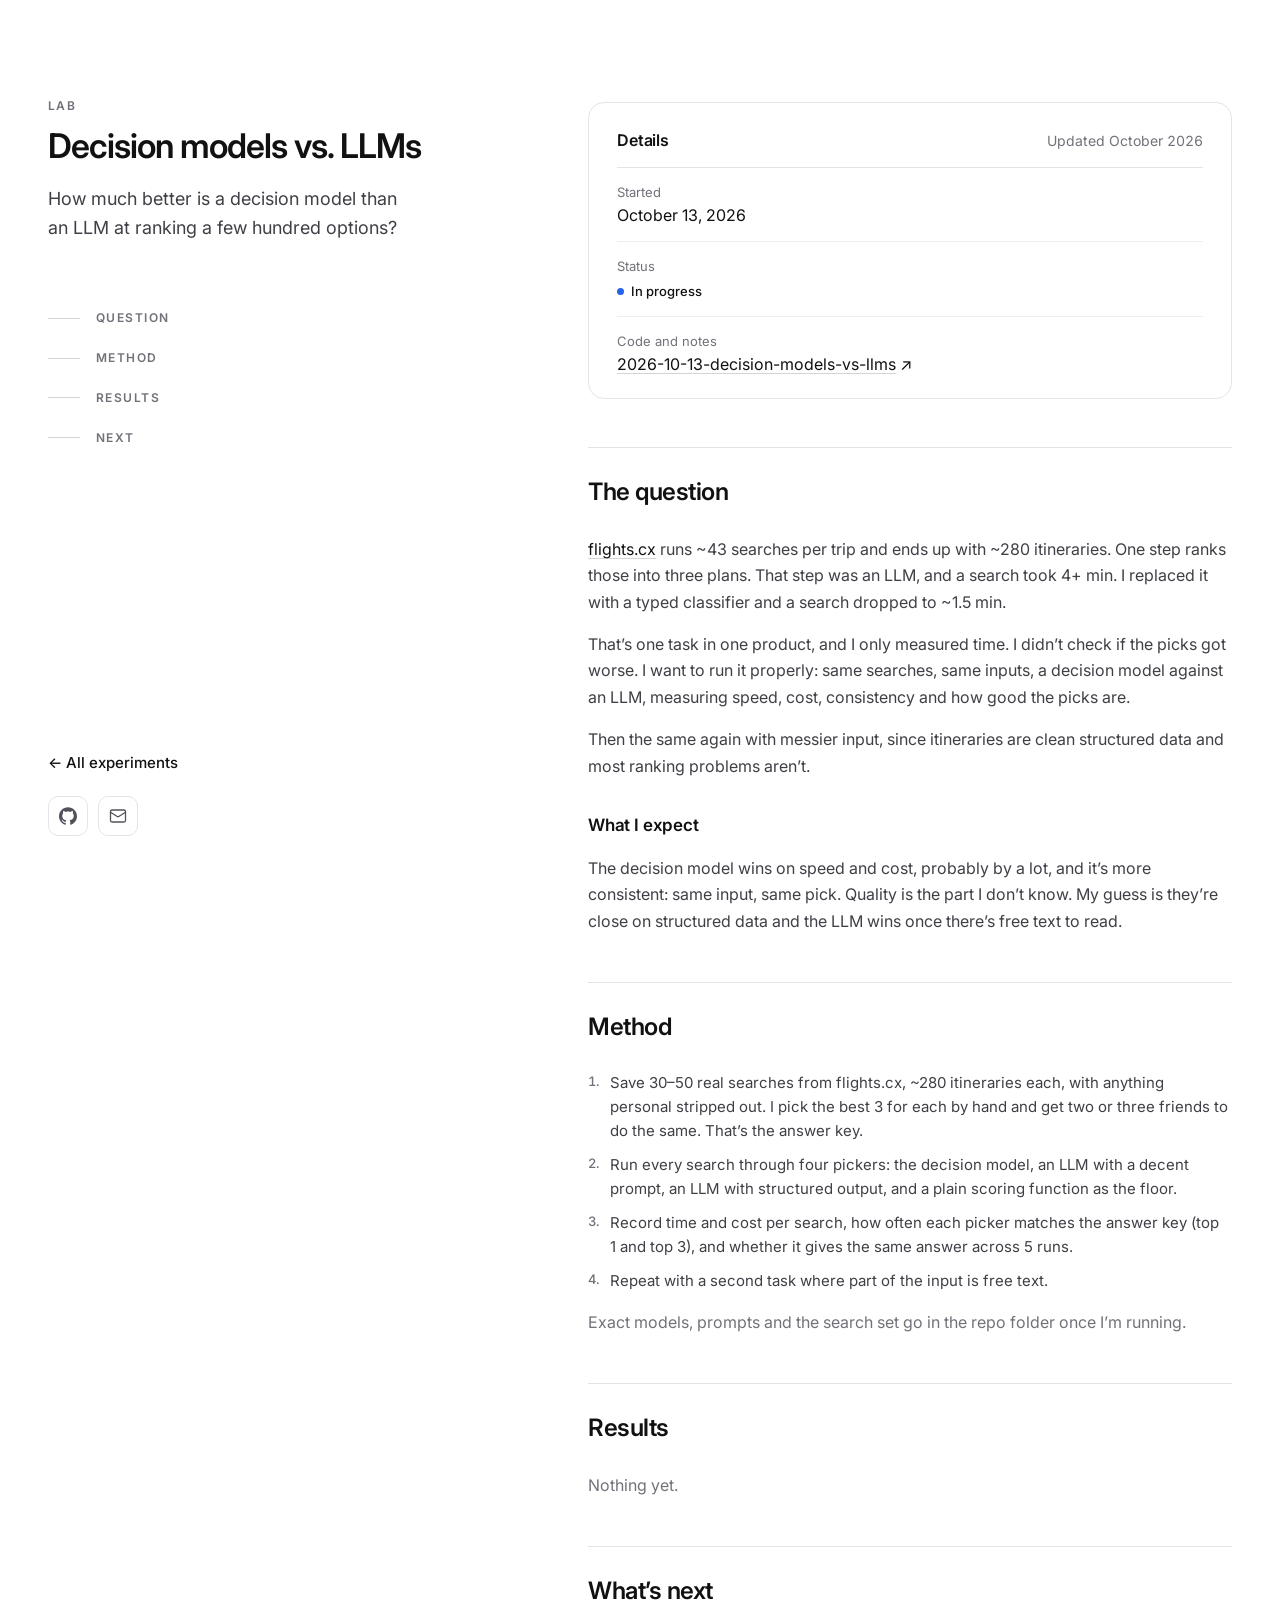
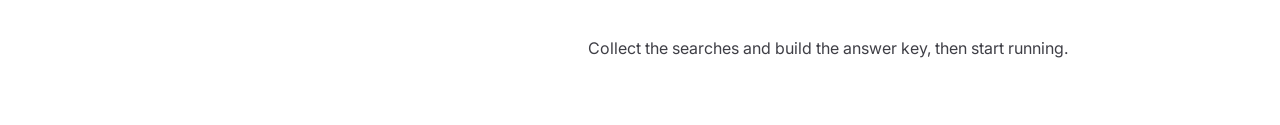
==== website/decision-models-vs-llms/index.html @ 0e7bfc5a "Initialize lab website and first experiment Create the repo's static Lab site with GitHub Pages depl" ====
<!DOCTYPE html>
<html lang="en">
<head>
    <meta charset="UTF-8">
    <meta name="viewport" content="width=device-width, initial-scale=1.0">
    <title>Decision models vs. LLMs · Lab · Usman Khan</title>
    <meta name="description" content="How much better is a decision model than an LLM at ranking a few hundred options?">
    <link rel="icon" href="data:image/svg+xml,<svg xmlns=%22http://www.w3.org/2000/svg%22 viewBox=%220 0 100 100%22><text y=%22.9em%22 font-size=%2290%22>🧪</text></svg>">
    <link rel="preconnect" href="https://fonts.googleapis.com">
    <link rel="preconnect" href="https://fonts.gstatic.com" crossorigin>
    <link rel="stylesheet" href="https://fonts.googleapis.com/css2?family=Inter:wght@400;500;600&display=swap">
    <link rel="stylesheet" href="../styles.css">
</head>
<body>
    <div class="shell">
        <aside class="side" id="top">
            <div class="side-top">
                <p class="kicker"><a href="../">Lab</a></p>
                <h1 class="title">Decision models vs. LLMs</h1>
                <p class="lead">How much better is a decision model than an LLM at ranking a few hundred options?</p>
                <nav class="side-nav" aria-label="On this page">
                    <a href="#question">Question</a>
                    <a href="#method">Method</a>
                    <a href="#results">Results</a>
                    <a href="#next">Next</a>
                </nav>
            </div>
            <div class="side-bottom">
                <a href="../" class="back"><span aria-hidden="true">←</span> All experiments</a>
                <div class="socials">
                    <a href="https://github.com/usmank06/lab/tree/main/2026-10-13-decision-models-vs-llms" target="_blank" rel="noopener noreferrer" aria-label="Code on GitHub" title="Code on GitHub">
                        <svg viewBox="0 0 24 24" fill="currentColor" aria-hidden="true"><path d="M12 .297c-6.63 0-12 5.373-12 12 0 5.303 3.438 9.8 8.205 11.385.6.113.82-.258.82-.577 0-.285-.01-1.04-.015-2.04-3.338.724-4.042-1.61-4.042-1.61C4.422 18.07 3.633 17.7 3.633 17.7c-1.087-.744.084-.729.084-.729 1.205.084 1.838 1.236 1.838 1.236 1.07 1.835 2.809 1.305 3.495.998.108-.776.417-1.305.76-1.605-2.665-.3-5.466-1.332-5.466-5.93 0-1.31.465-2.38 1.235-3.22-.135-.303-.54-1.523.105-3.176 0 0 1.005-.322 3.3 1.23.96-.267 1.98-.399 3-.405 1.02.006 2.04.138 3 .405 2.28-1.552 3.285-1.23 3.285-1.23.645 1.653.24 2.873.12 3.176.765.84 1.23 1.91 1.23 3.22 0 4.61-2.805 5.625-5.475 5.92.42.36.81 1.096.81 2.22 0 1.606-.015 2.896-.015 3.286 0 .315.21.69.825.57C20.565 22.092 24 17.592 24 12.297c0-6.627-5.373-12-12-12"/></svg>
                    </a>
                    <a href="mailto:hello@usmankhan.io" aria-label="Email" title="hello@usmankhan.io">
                        <svg viewBox="0 0 24 24" fill="none" stroke="currentColor" stroke-width="1.75" stroke-linecap="round" stroke-linejoin="round" aria-hidden="true"><rect width="20" height="16" x="2" y="4" rx="2"/><path d="m22 7-8.97 5.7a1.94 1.94 0 0 1-2.06 0L2 7"/></svg>
                    </a>
                </div>
            </div>
        </aside>

        <main class="main-col">
            <section id="facts">
                <aside class="facts" aria-labelledby="facts-title">
                    <div class="facts-head">
                        <h2 id="facts-title">Details</h2>
                        <span class="meta">Updated October 2026</span>
                    </div>
                    <dl>
                        <div class="facts-row">
                            <dt>Started</dt>
                            <dd>October 13, 2026</dd>
                        </div>
                        <div class="facts-row">
                            <dt>Status</dt>
                            <dd><span class="status status-progress">In progress</span></dd>
                        </div>
                        <div class="facts-row">
                            <dt>Code and notes</dt>
                            <dd><a href="https://github.com/usmank06/lab/tree/main/2026-10-13-decision-models-vs-llms" target="_blank" rel="noopener noreferrer" class="link">2026-10-13-decision-models-vs-llms</a>&nbsp;<span aria-hidden="true">↗</span></dd>
                        </div>
                    </dl>
                </aside>
            </section>

            <section id="question" class="section">
                <div class="section-head">
                    <h2>The question</h2>
                </div>
                <div class="prose">
                    <p><a href="https://flights.cx" target="_blank" rel="noopener noreferrer">flights.cx</a> runs ~43 searches per trip and ends up with ~280 itineraries. One step ranks those into three plans. That step was an LLM, and a search took 4+ min. I replaced it with a typed classifier and a search dropped to ~1.5 min.</p>
                    <p>That&rsquo;s one task in one product, and I only measured time. I didn&rsquo;t check if the picks got worse. I want to run it properly: same searches, same inputs, a decision model against an LLM, measuring speed, cost, consistency and how good the picks are.</p>
                    <p>Then the same again with messier input, since itineraries are clean structured data and most ranking problems aren&rsquo;t.</p>
                    <h3>What I expect</h3>
                    <p>The decision model wins on speed and cost, probably by a lot, and it&rsquo;s more consistent: same input, same pick. Quality is the part I don&rsquo;t know. My guess is they&rsquo;re close on structured data and the LLM wins once there&rsquo;s free text to read.</p>
                </div>
            </section>

            <section id="method" class="section">
                <div class="section-head">
                    <h2>Method</h2>
                </div>
                <div class="prose">
                    <ol>
                        <li>Save 30–50 real searches from flights.cx, ~280 itineraries each, with anything personal stripped out. I pick the best 3 for each by hand and get two or three friends to do the same. That&rsquo;s the answer key.</li>
                        <li>Run every search through four pickers: the decision model, an LLM with a decent prompt, an LLM with structured output, and a plain scoring function as the floor.</li>
                        <li>Record time and cost per search, how often each picker matches the answer key (top 1 and top 3), and whether it gives the same answer across 5 runs.</li>
                        <li>Repeat with a second task where part of the input is free text.</li>
                    </ol>
                    <p class="note">Exact models, prompts and the search set go in the repo folder once I&rsquo;m running.</p>
                </div>
            </section>

            <section id="results" class="section">
                <div class="section-head">
                    <h2>Results</h2>
                </div>
                <div class="prose">
                    <p class="note">Nothing yet.</p>
                </div>
            </section>

            <section id="next" class="section">
                <div class="section-head">
                    <h2>What&rsquo;s next</h2>
                </div>
                <div class="prose">
                    <p>Collect the searches and build the answer key, then start running.</p>
                </div>
            </section>
        </main>
    </div>

    <script>
        // Highlight the nav item for the section currently in view.
        const links = [...document.querySelectorAll('.side-nav a')];
        const sections = links.map(a => document.querySelector(a.getAttribute('href')));
        const setActive = () => {
            const line = window.innerHeight * 0.35;
            let current = null;
            for (const s of sections) {
                if (s.getBoundingClientRect().top <= line) current = s;
            }
            if (window.innerHeight + window.scrollY >= document.body.scrollHeight - 2) current = sections[sections.length - 1];
            links.forEach(a => a.classList.toggle('active', !!current && a.getAttribute('href') === '#' + current.id));
        };
        addEventListener('scroll', setActive, { passive: true });
        addEventListener('resize', setActive);
        setActive();
    </script>
</body>
</html>
---- website/styles.css ----
/* Same system as usmankhan.io: Inter, white, zinc greys, one blue accent. */

:root {
    --text: #111111;
    --body: #3f3f46;
    --muted: #71717a;
    --border: #e4e4e7;
    --border-soft: #efeff1;
    --surface: #f4f4f5;
    --accent: #2563eb;
    --done: #16a34a;

    --gutter: 3rem;
    --side-top: 6rem;
    --font: "Inter", -apple-system, BlinkMacSystemFont, "Segoe UI", Roboto, "Helvetica Neue", Arial, sans-serif;
    --mono: ui-monospace, "SF Mono", Menlo, Consolas, "Liberation Mono", monospace;
}

* {
    margin: 0;
    padding: 0;
    box-sizing: border-box;
}

html {
    scroll-behavior: smooth;
    -webkit-font-smoothing: antialiased;
    -moz-osx-font-smoothing: grayscale;
    text-size-adjust: 100%;
}

/* No rubber-band bounce when scrolling past the top or bottom. */
html,
body {
    overscroll-behavior: none;
}

body {
    font-family: var(--font);
    font-size: 16px;
    line-height: 1.65;
    color: var(--body);
    background-color: #ffffff;
}

a {
    color: inherit;
    text-decoration: none;
}

ul,
ol {
    list-style: none;
}

img,
svg {
    display: block;
}

strong {
    font-weight: 600;
    color: var(--text);
}

::selection {
    background-color: rgb(37 99 235 / 0.15);
}

:focus-visible {
    outline: 2px solid var(--accent);
    outline-offset: 3px;
    border-radius: 4px;
}

/* Shared */

h1,
h2,
h3 {
    color: var(--text);
    font-weight: 600;
}

h2 {
    font-size: 1.5rem;
    letter-spacing: -0.02em;
}

.meta {
    font-size: 0.875rem;
    color: var(--muted);
    font-variant-numeric: tabular-nums;
}

.link {
    color: var(--text);
    text-decoration: underline;
    text-decoration-color: #d4d4d8;
    text-decoration-thickness: 1px;
    text-underline-offset: 3px;
    transition: color 0.15s ease, text-decoration-color 0.15s ease;
}

.link:hover {
    color: var(--accent);
    text-decoration-color: var(--accent);
}

/* Status of an experiment: a small dot and a word. Kept inline (not flex) so its baseline is the
   text's baseline in every browser, and it lines up with whatever sits beside it. */
.status {
    display: inline-block;
    font-size: 0.8125rem;
    font-weight: 500;
    color: var(--text);
    white-space: nowrap;
}

.status::before {
    content: "";
    display: inline-block;
    width: 0.4375rem;
    height: 0.4375rem;
    margin-right: 0.4375rem;
    border-radius: 50%;
    background-color: #a1a1aa;
    vertical-align: 0.1em; /* centres the dot on the capitals */
}

.status-progress::before {
    background-color: var(--accent);
}

.status-done::before {
    background-color: var(--done);
}

.status-dropped {
    color: var(--muted);
}

/* Layout: intro stays put on the left, everything else scrolls on the right. */

.shell {
    display: grid;
    grid-template-columns: minmax(0, 5fr) minmax(0, 7fr);
    gap: 5rem;
    max-width: 80rem;
    margin: 0 auto;
    padding: 0 var(--gutter);
}

/* Sidebar */

.side {
    position: sticky;
    top: 0;
    align-self: start;
    display: flex;
    flex-direction: column;
    justify-content: space-between;
    height: 100vh;
    padding: var(--side-top) 0 4rem;
}

.kicker {
    margin-bottom: 0.625rem;
    font-size: 0.75rem;
    font-weight: 600;
    letter-spacing: 0.12em;
    text-transform: uppercase;
    color: var(--muted);
}

.kicker a {
    transition: color 0.15s ease;
}

.kicker a:hover {
    color: var(--text);
}

h1 {
    font-size: 3rem;
    line-height: 1.05;
    letter-spacing: -0.035em;
    margin-bottom: 1.25rem;
}

/* Experiment titles are longer than "Lab", so they get a smaller size. */
h1.title {
    font-size: 2.125rem;
    line-height: 1.15;
    letter-spacing: -0.03em;
    text-wrap: balance;
}

.lead {
    max-width: 22rem;
    font-size: 1.125rem;
    line-height: 1.6;
}

.side-nav {
    display: flex;
    flex-direction: column;
    margin-top: 3.5rem;
}

.side-nav a {
    display: flex;
    align-items: center;
    gap: 1rem;
    padding: 0.625rem 0;
    font-size: 0.75rem;
    font-weight: 600;
    letter-spacing: 0.12em;
    text-transform: uppercase;
    color: var(--muted);
    transition: color 0.2s ease;
}

/* The line in front of each item grows when it is hovered or current. */
.side-nav a::before {
    content: "";
    width: 2rem;
    height: 1px;
    background-color: #d4d4d8;
    transition: width 0.2s ease, background-color 0.2s ease;
}

.side-nav a:hover,
.side-nav a.active {
    color: var(--text);
}

.side-nav a:hover::before,
.side-nav a.active::before {
    width: 4rem;
    background-color: var(--text);
}

.side-bottom {
    display: flex;
    flex-direction: column;
    gap: 1.25rem;
}

.back {
    width: fit-content;
    font-size: 0.9375rem;
    font-weight: 500;
    color: var(--text);
    transition: color 0.15s ease;
}

.back:hover {
    color: var(--accent);
}

.socials {
    display: flex;
    gap: 0.625rem;
}

.socials a {
    display: grid;
    place-items: center;
    width: 2.5rem;
    height: 2.5rem;
    border: 1px solid var(--border);
    border-radius: 0.625rem;
    color: #52525b;
    transition: color 0.15s ease, border-color 0.15s ease, background-color 0.15s ease;
}

.socials a:hover {
    color: var(--text);
    border-color: #d4d4d8;
    background-color: #fafafa;
}

.socials svg {
    width: 1.125rem;
    height: 1.125rem;
}

/* Main column */

/* Starts level with the sidebar's title, less 0.2rem so the cap tops of the h2 and the h1
   line up, not just their boxes. */
.main-col {
    padding-top: calc(var(--side-top) - 0.2rem);
    padding-bottom: 4rem;
}

/* Sections */

/* Each section starts with a thin line across the column, heading just below it. */
.section {
    margin-top: 3rem;
    padding-top: 1.5rem;
    border-top: 1px solid var(--border);
    scroll-margin-top: 6rem;
}

/* The first thing in the column sits flush with the sidebar's top, at every breakpoint. */
.section.section-first {
    margin-top: 0;
    padding-top: 0;
    border-top: 0;
}

.section-head {
    display: flex;
    justify-content: space-between;
    align-items: baseline;
    gap: 1rem;
    margin-bottom: 1.5rem;
}

.head-link {
    font-size: 0.9375rem;
    font-weight: 500;
    color: var(--text);
    white-space: nowrap;
    transition: color 0.15s ease;
}

.head-link:hover {
    color: var(--accent);
}

.section-intro {
    margin: -0.5rem 0 1.75rem;
}

/* Facts card: date, status and code link at the top of an experiment page. */

/* The card's top edge lines up with the cap tops of the sidebar's "Lab" kicker. */
#facts {
    margin-top: 0.55rem;
    scroll-margin-top: 6rem;
}

.facts {
    padding: 1.5rem 1.75rem 0.5rem;
    border: 1px solid var(--border);
    border-radius: 1rem;
}

.facts-head {
    display: flex;
    justify-content: space-between;
    align-items: baseline;
    gap: 1rem;
    padding-bottom: 0.875rem;
    border-bottom: 1px solid var(--border);
}

.facts-head h2 {
    font-size: 1rem;
    letter-spacing: -0.01em;
}

.facts-row {
    padding: 0.875rem 0;
}

.facts-row + .facts-row {
    border-top: 1px solid var(--border-soft);
}

.facts dt {
    font-size: 0.8125rem;
    color: var(--muted);
}

.facts dd {
    color: var(--text);
    line-height: 1.5;
    overflow-wrap: anywhere;
}

/* Experiment list: title and a note on the left, status and date on the right. */

.rows {
    border-top: 1px solid var(--border);
}

.rows li {
    border-bottom: 1px solid var(--border);
}

/* The next section's line closes the list; a second line here would double it. */
.rows li:last-child {
    border-bottom: 0;
}

/* And that section sits right under the list, so the last row is boxed in evenly. */
#experiments + .section {
    margin-top: 0;
}

.row {
    display: flex;
    justify-content: space-between;
    align-items: baseline;
    gap: 1.5rem;
    padding: 1rem 0;
}

.row-title {
    display: block;
    font-weight: 500;
    color: var(--text);
    transition: color 0.15s ease;
}

.row-sub {
    display: block;
    margin-top: 0.125rem;
    font-size: 0.875rem;
    line-height: 1.5;
    color: var(--muted);
}

.row-meta {
    display: flex;
    align-items: baseline;
    gap: 0.875rem;
    flex-shrink: 0;
}

a.row:hover .row-title {
    color: var(--accent);
}

/* Status legend on the home page */

.legend {
    display: grid;
    gap: 0.625rem;
    margin-top: 1.5rem;
}

.legend div {
    display: flex;
    align-items: baseline;
    gap: 1rem;
    font-size: 0.9375rem;
}

.legend dt {
    flex: 0 0 6.5rem;
}

/* Write-up text */

.prose {
    max-width: 40rem;
}

.prose > * + * {
    margin-top: 1rem;
}

.prose h3 {
    margin-top: 2rem;
    font-size: 1.0625rem;
    letter-spacing: -0.01em;
}

.prose ul li,
.prose ol li {
    position: relative;
    padding-left: 1.375rem;
    font-size: 0.9375rem;
    line-height: 1.6;
}

.prose li + li {
    margin-top: 0.625rem;
}

.prose ul li::before {
    content: "";
    position: absolute;
    left: 0.125rem;
    top: 0.68em;
    width: 0.3125rem;
    height: 0.3125rem;
    border-radius: 50%;
    background-color: #a1a1aa;
}

.prose ol {
    counter-reset: step;
}

.prose ol li::before {
    content: counter(step) ".";
    counter-increment: step;
    position: absolute;
    left: 0;
    font-size: 0.8125rem;
    font-weight: 500;
    color: var(--muted);
    font-variant-numeric: tabular-nums;
}

.prose a {
    color: var(--text);
    text-decoration: underline;
    text-decoration-color: #d4d4d8;
    text-decoration-thickness: 1px;
    text-underline-offset: 3px;
    transition: color 0.15s ease, text-decoration-color 0.15s ease;
}

.prose a:hover {
    color: var(--accent);
    text-decoration-color: var(--accent);
}

.prose code {
    padding: 0.125em 0.375em;
    font-family: var(--mono);
    font-size: 0.85em;
    color: var(--text);
    background-color: var(--surface);
    border-radius: 0.375rem;
}

.prose pre {
    padding: 1rem 1.25rem;
    overflow-x: auto;
    font-size: 0.8125rem;
    line-height: 1.6;
    background-color: var(--surface);
    border-radius: 0.75rem;
}

.prose pre code {
    padding: 0;
    font-size: inherit;
    background: none;
}

.prose blockquote {
    padding-left: 1.25rem;
    border-left: 2px solid var(--border);
    color: var(--muted);
}

.prose table {
    width: 100%;
    border-collapse: collapse;
    font-size: 0.9375rem;
    font-variant-numeric: tabular-nums;
}

.prose th,
.prose td {
    padding: 0.625rem 1rem 0.625rem 0;
    text-align: left;
    vertical-align: top;
    border-bottom: 1px solid var(--border-soft);
}

.prose th {
    font-size: 0.8125rem;
    font-weight: 500;
    color: var(--muted);
    border-bottom-color: var(--border);
}

.prose img {
    width: 100%;
    height: auto;
    border-radius: 0.5rem;
    box-shadow: 0 0 0 1px rgb(0 0 0 / 0.06), 0 8px 24px -10px rgb(0 0 0 / 0.16);
}

.prose .caption {
    margin-top: 0.625rem;
    font-size: 0.8125rem;
    color: var(--muted);
}

/* A short note at the end of a section, e.g. "no results yet". */
.note {
    color: var(--muted);
}

/* Short windows: tighten the sidebar so everything stays in view */

@media (max-height: 820px) {
    :root {
        --side-top: 3.5rem;
    }

    .side {
        padding-bottom: 3rem;
    }

    .side-nav {
        margin-top: 2.5rem;
    }
}

/* Medium screens: one column, intro on top */

@media (max-width: 960px) {
    :root {
        --gutter: 2rem;
    }

    .shell {
        display: block;
    }

    .side {
        position: static;
        height: auto;
        padding: 3rem 0 0;
    }

    .side-nav {
        display: none;
    }

    .side-bottom {
        flex-direction: row;
        align-items: center;
        justify-content: space-between;
        margin-top: 2rem;
    }

    .main-col {
        padding-top: 3.5rem;
    }
}

/* Small screens */

@media (max-width: 640px) {
    :root {
        --gutter: 1.25rem;
    }

    h1 {
        font-size: 2.375rem;
    }

    h1.title {
        font-size: 1.75rem;
    }

    .facts {
        padding: 1.25rem 1.25rem 0.375rem;
    }

    .section {
        margin-top: 2.5rem;
        padding-top: 1.25rem;
    }

    .row {
        flex-direction: column;
        gap: 0.5rem;
    }

    .legend dt {
        flex-basis: 5.5rem;
    }
}

@media (prefers-reduced-motion: reduce) {
    html {
        scroll-behavior: auto;
    }

    *,
    *::before,
    *::after {
        transition: none !important;
    }
}
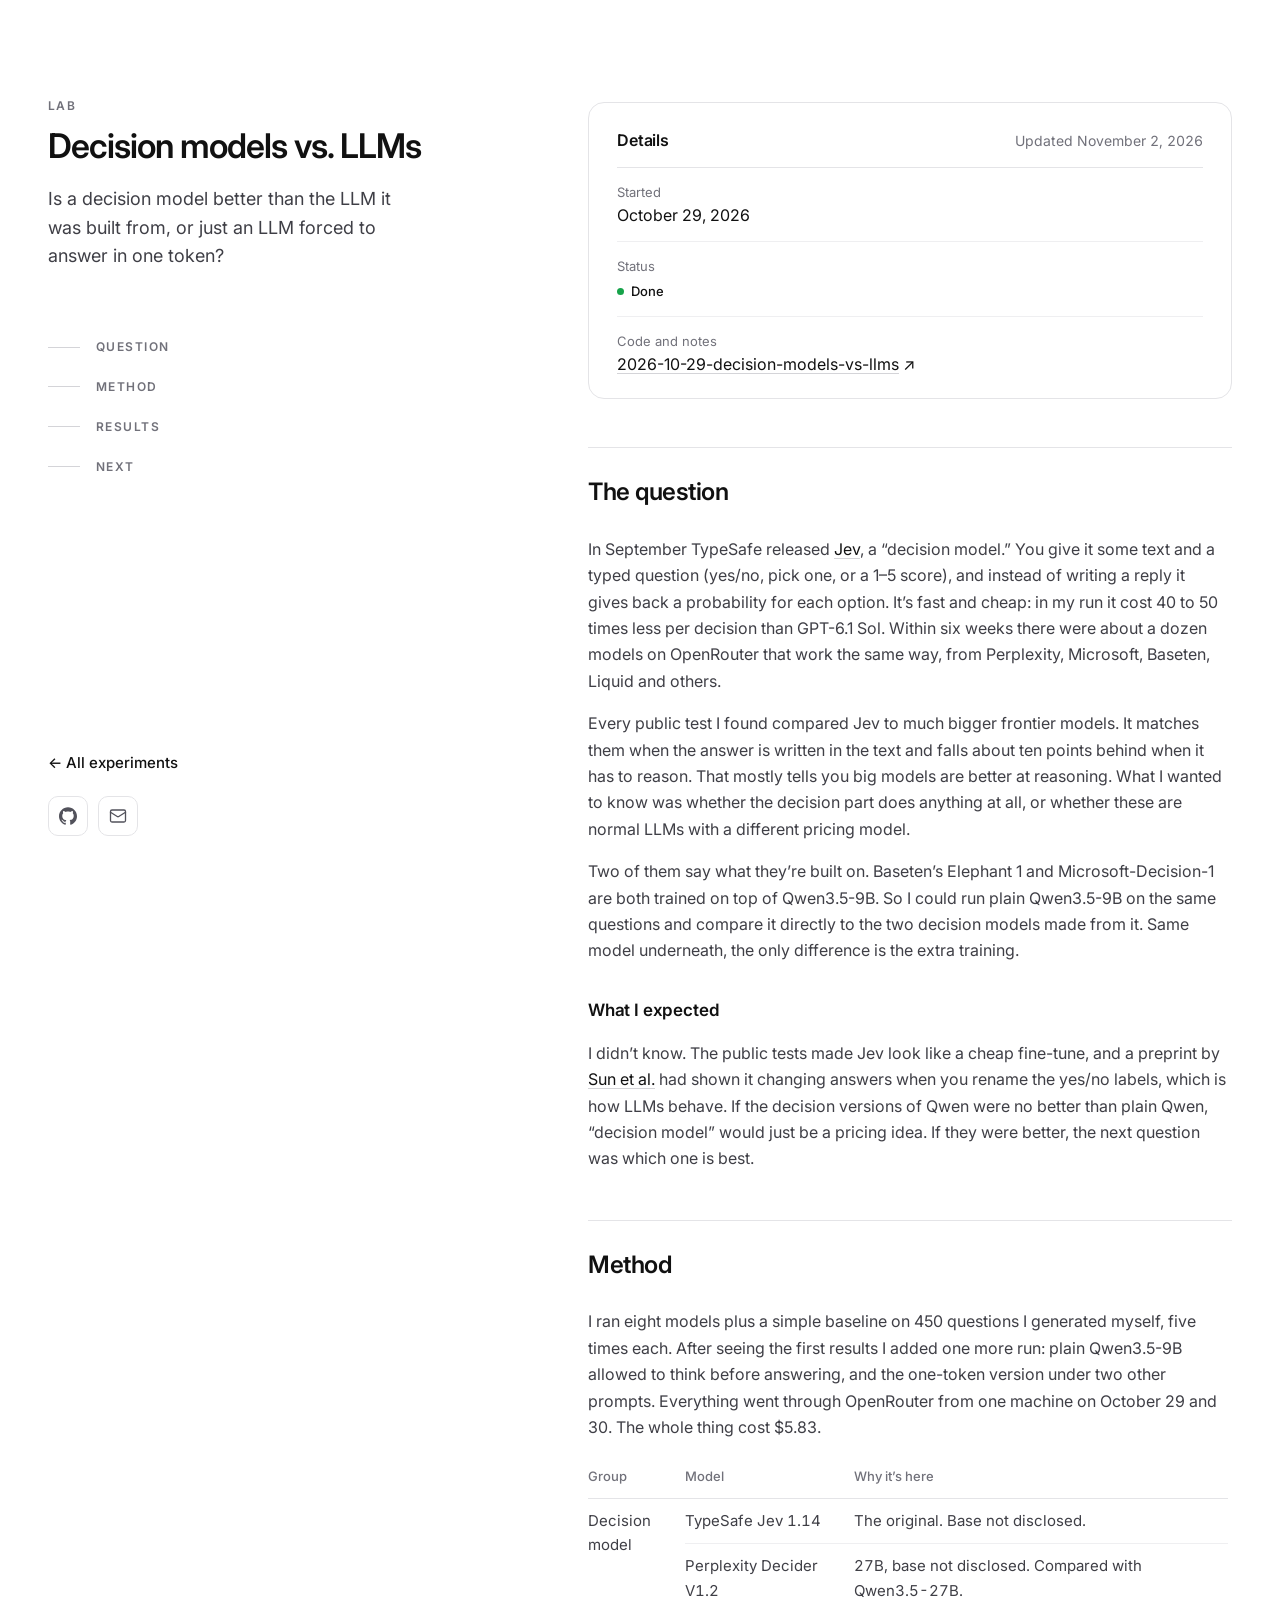
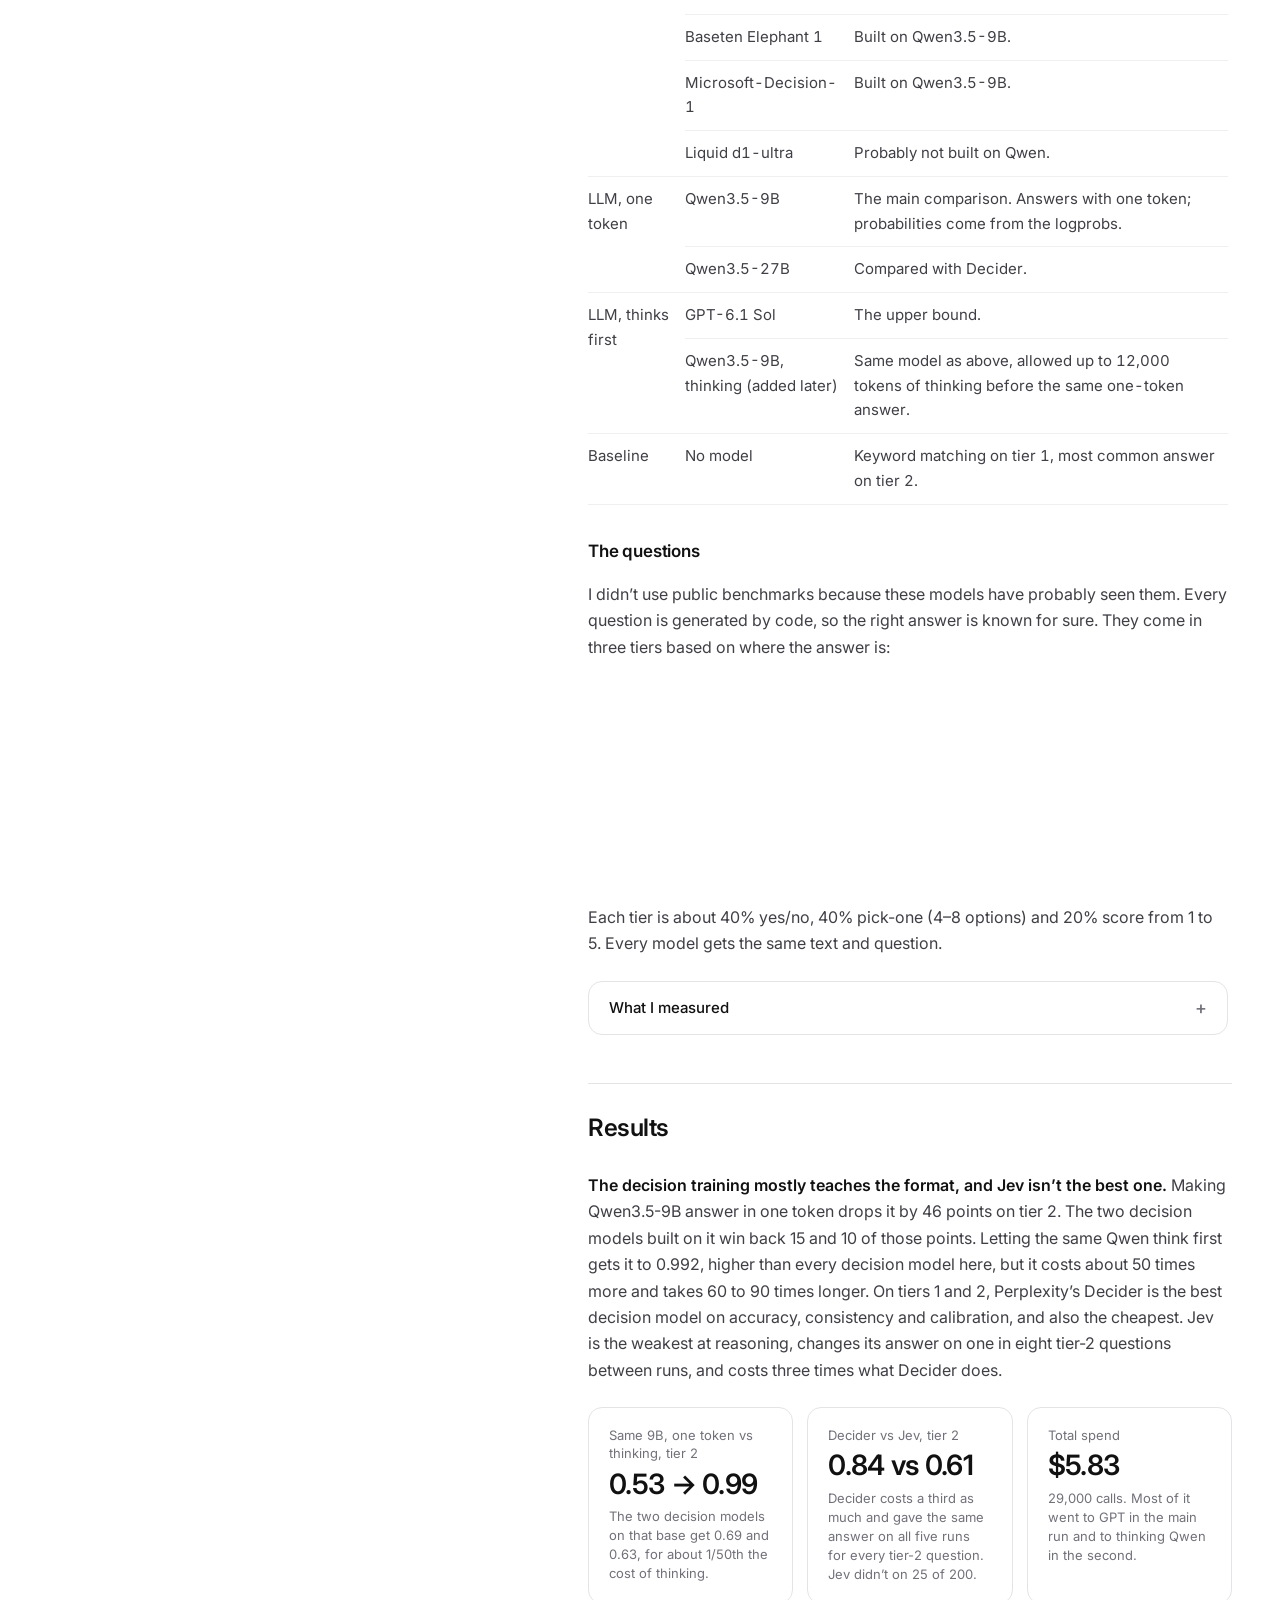
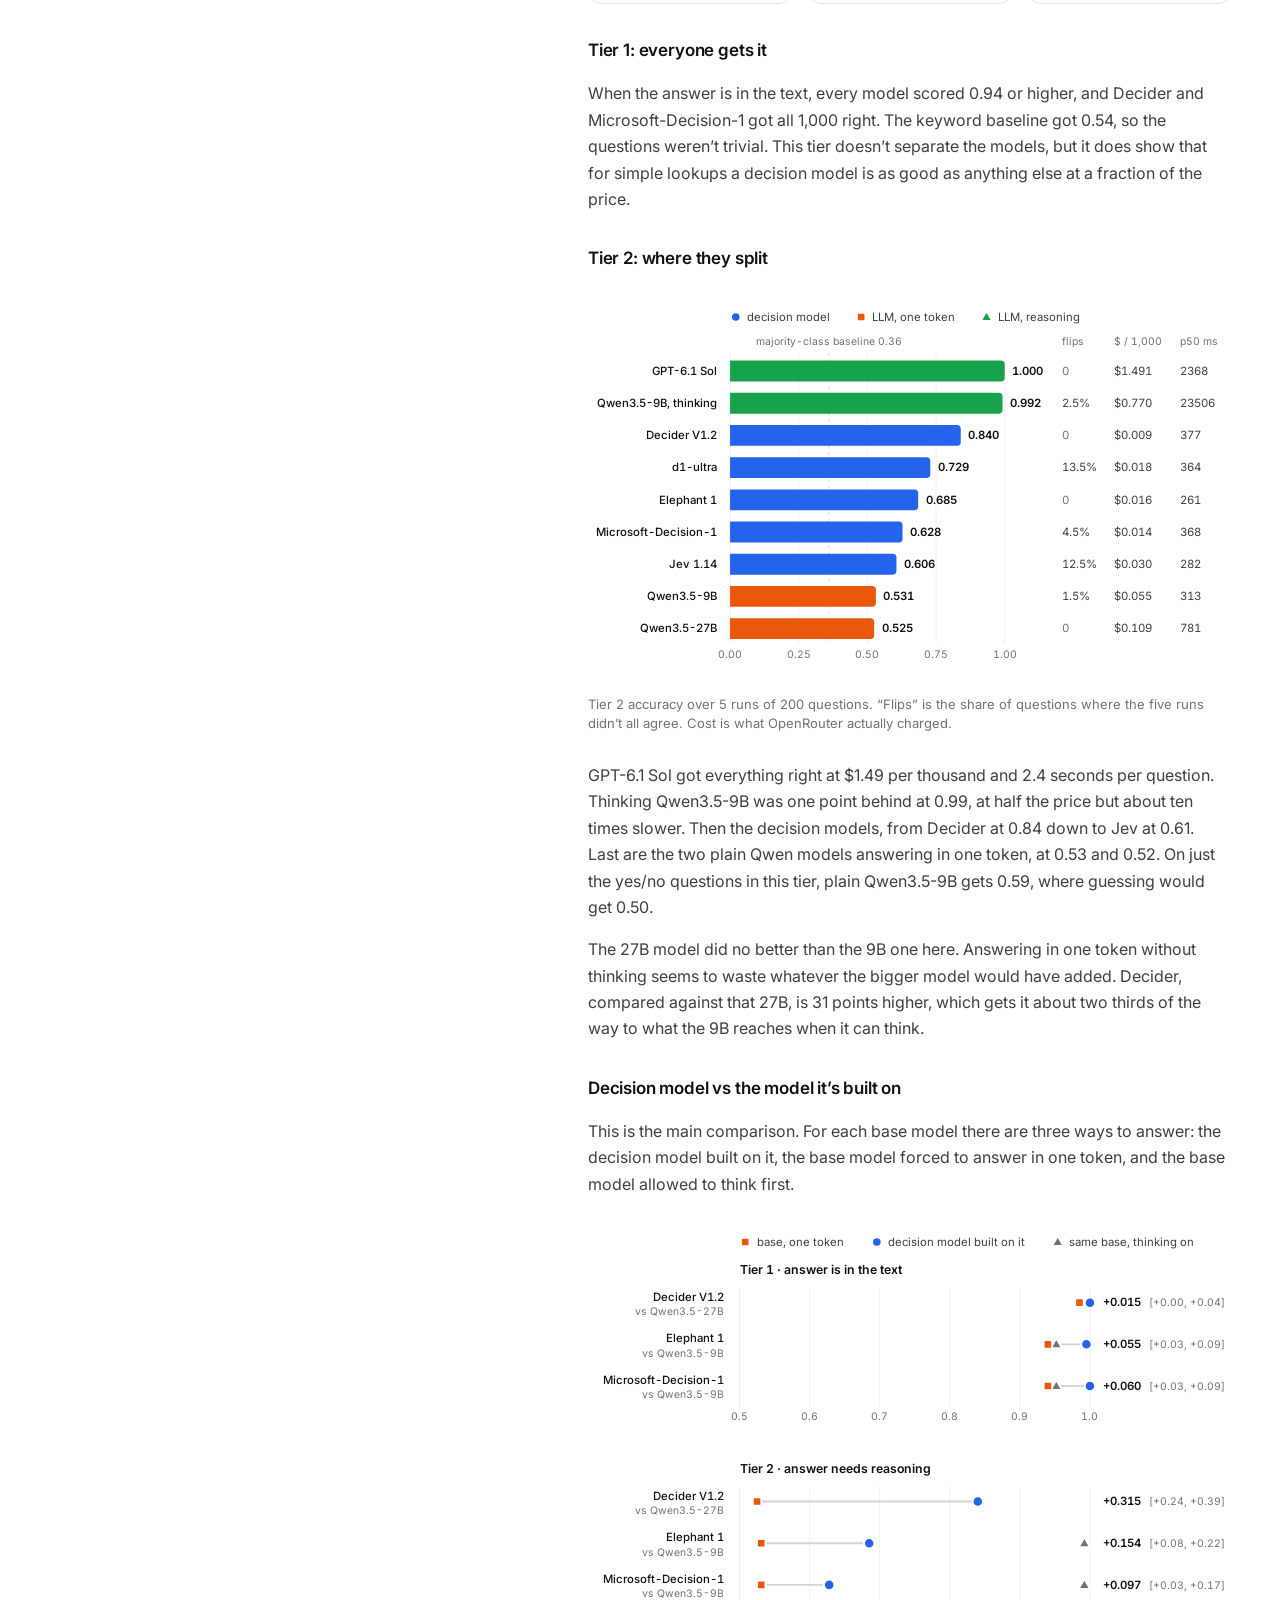
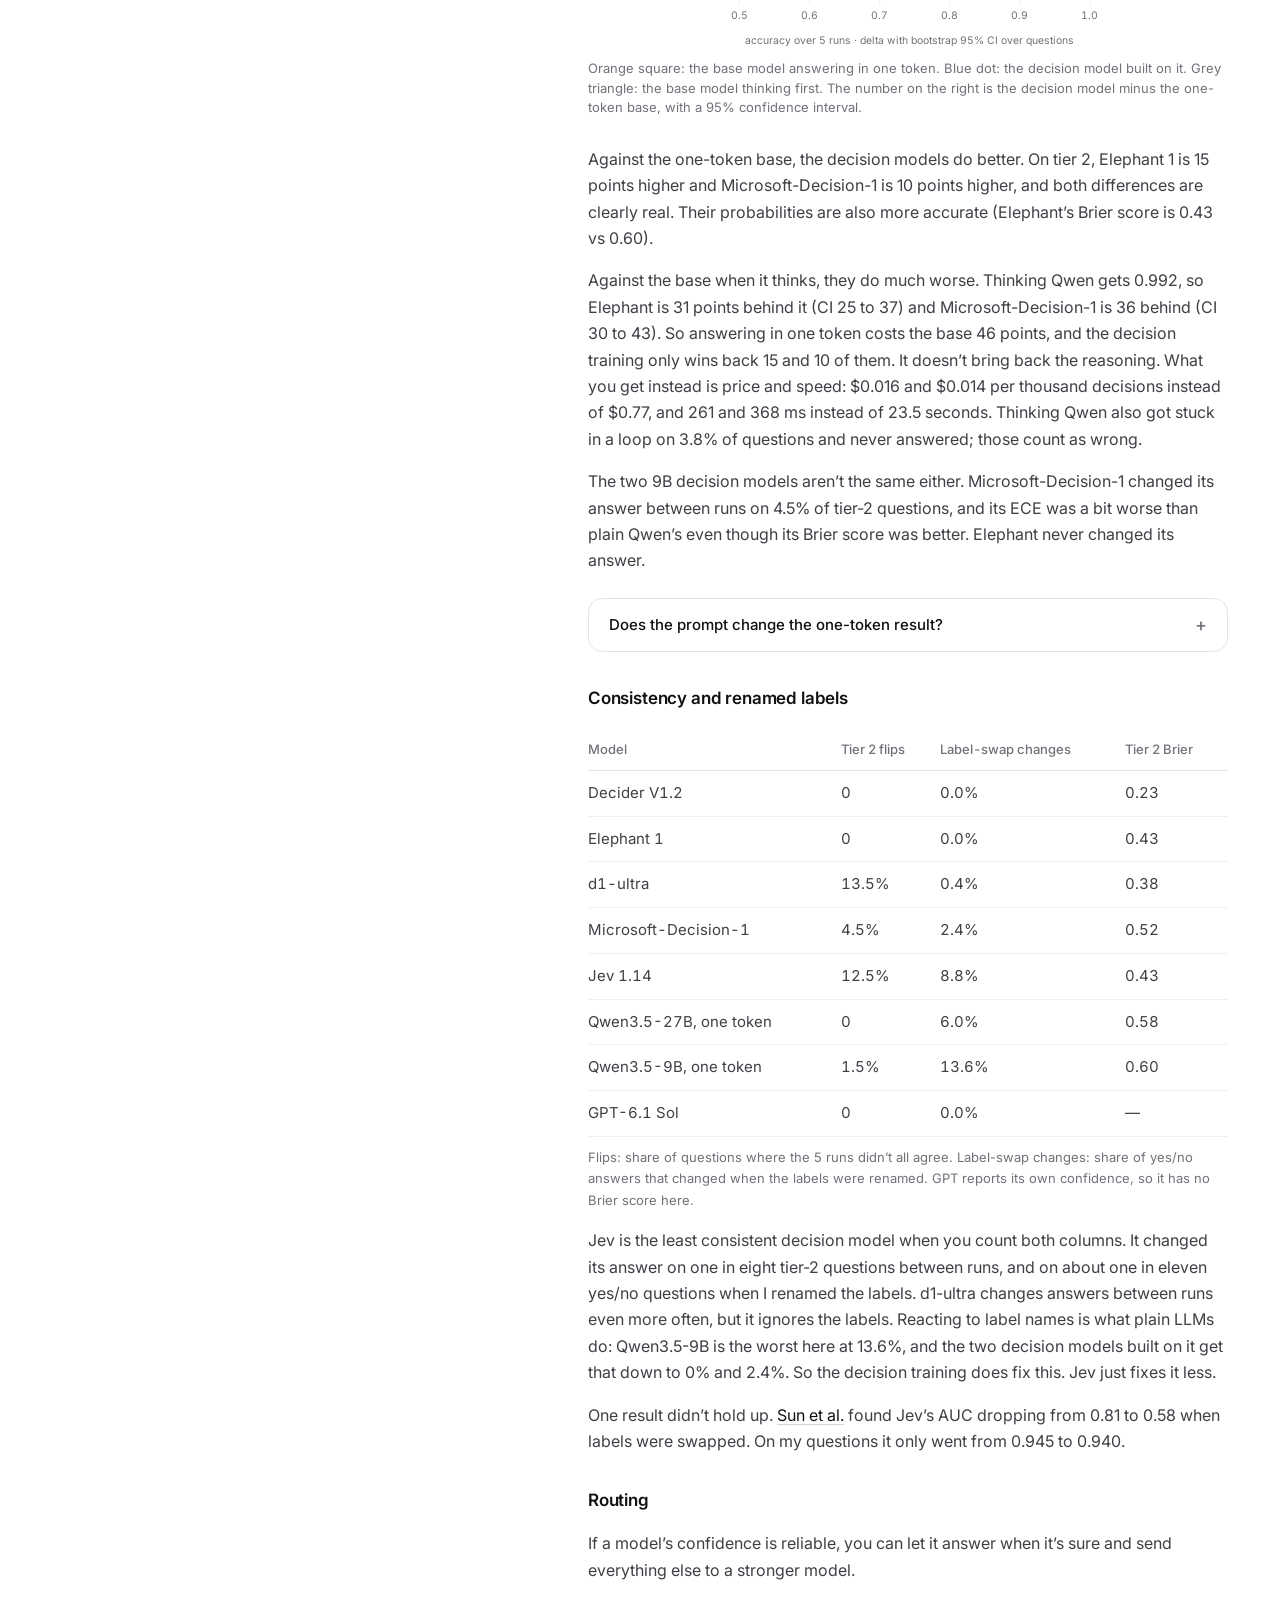
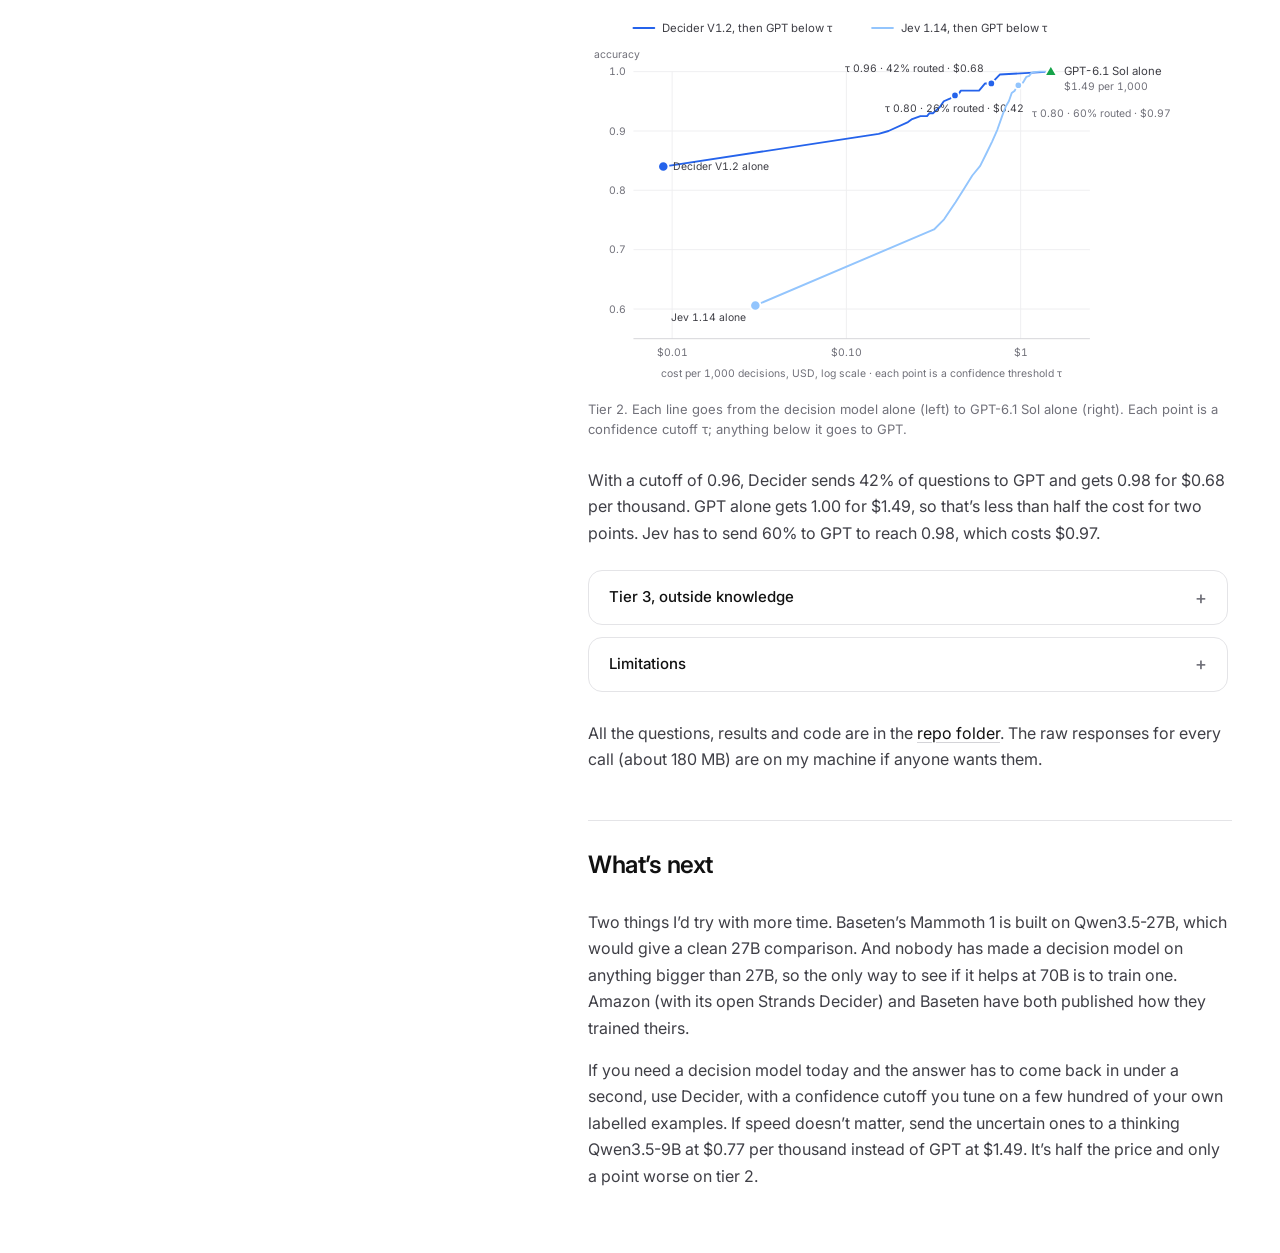
==== commit d5d04aee: "Add decision models vs LLMs lab Compares five decision models (Jev, Decider, Elephant, Microsoft-Dec" ====
--- a/website/decision-models-vs-llms/index.html
+++ b/website/decision-models-vs-llms/index.html
@@ -4,7 +4,7 @@
     <meta charset="UTF-8">
     <meta name="viewport" content="width=device-width, initial-scale=1.0">
     <title>Decision models vs. LLMs · Lab · Usman Khan</title>
-    <meta name="description" content="How much better is a decision model than an LLM at ranking a few hundred options?">
+    <meta name="description" content="Is a decision model better than the LLM it was built from, or just an LLM forced to answer in one token?">
     <link rel="icon" href="data:image/svg+xml,<svg xmlns=%22http://www.w3.org/2000/svg%22 viewBox=%220 0 100 100%22><text y=%22.9em%22 font-size=%2290%22>🧪</text></svg>">
     <link rel="preconnect" href="https://fonts.googleapis.com">
     <link rel="preconnect" href="https://fonts.gstatic.com" crossorigin>
@@ -17,7 +17,7 @@
             <div class="side-top">
                 <p class="kicker"><a href="../">Lab</a></p>
                 <h1 class="title">Decision models vs. LLMs</h1>
-                <p class="lead">How much better is a decision model than an LLM at ranking a few hundred options?</p>
+                <p class="lead">Is a decision model better than the LLM it was built from, or just an LLM forced to answer in one token?</p>
                 <nav class="side-nav" aria-label="On this page">
                     <a href="#question">Question</a>
                     <a href="#method">Method</a>
@@ -28,7 +28,7 @@
             <div class="side-bottom">
                 <a href="../" class="back"><span aria-hidden="true">←</span> All experiments</a>
                 <div class="socials">
-                    <a href="https://github.com/usmank06/lab/tree/main/2026-10-13-decision-models-vs-llms" target="_blank" rel="noopener noreferrer" aria-label="Code on GitHub" title="Code on GitHub">
+                    <a href="https://github.com/usmank06/lab/tree/main/2026-10-29-decision-models-vs-llms" target="_blank" rel="noopener noreferrer" aria-label="Code on GitHub" title="Code on GitHub">
                         <svg viewBox="0 0 24 24" fill="currentColor" aria-hidden="true"><path d="M12 .297c-6.63 0-12 5.373-12 12 0 5.303 3.438 9.8 8.205 11.385.6.113.82-.258.82-.577 0-.285-.01-1.04-.015-2.04-3.338.724-4.042-1.61-4.042-1.61C4.422 18.07 3.633 17.7 3.633 17.7c-1.087-.744.084-.729.084-.729 1.205.084 1.838 1.236 1.838 1.236 1.07 1.835 2.809 1.305 3.495.998.108-.776.417-1.305.76-1.605-2.665-.3-5.466-1.332-5.466-5.93 0-1.31.465-2.38 1.235-3.22-.135-.303-.54-1.523.105-3.176 0 0 1.005-.322 3.3 1.23.96-.267 1.98-.399 3-.405 1.02.006 2.04.138 3 .405 2.28-1.552 3.285-1.23 3.285-1.23.645 1.653.24 2.873.12 3.176.765.84 1.23 1.91 1.23 3.22 0 4.61-2.805 5.625-5.475 5.92.42.36.81 1.096.81 2.22 0 1.606-.015 2.896-.015 3.286 0 .315.21.69.825.57C20.565 22.092 24 17.592 24 12.297c0-6.627-5.373-12-12-12"/></svg>
                     </a>
                     <a href="mailto:hello@usmankhan.io" aria-label="Email" title="hello@usmankhan.io">
@@ -43,20 +43,20 @@
                 <aside class="facts" aria-labelledby="facts-title">
                     <div class="facts-head">
                         <h2 id="facts-title">Details</h2>
-                        <span class="meta">Updated October 2026</span>
+                        <span class="meta">Updated November 2, 2026</span>
                     </div>
                     <dl>
                         <div class="facts-row">
                             <dt>Started</dt>
-                            <dd>October 13, 2026</dd>
+                            <dd>October 29, 2026</dd>
                         </div>
                         <div class="facts-row">
                             <dt>Status</dt>
-                            <dd><span class="status status-progress">In progress</span></dd>
+                            <dd><span class="status status-done">Done</span></dd>
                         </div>
                         <div class="facts-row">
                             <dt>Code and notes</dt>
-                            <dd><a href="https://github.com/usmank06/lab/tree/main/2026-10-13-decision-models-vs-llms" target="_blank" rel="noopener noreferrer" class="link">2026-10-13-decision-models-vs-llms</a>&nbsp;<span aria-hidden="true">↗</span></dd>
+                            <dd><a href="https://github.com/usmank06/lab/tree/main/2026-10-29-decision-models-vs-llms" target="_blank" rel="noopener noreferrer" class="link">2026-10-29-decision-models-vs-llms</a>&nbsp;<span aria-hidden="true">↗</span></dd>
                         </div>
                     </dl>
                 </aside>
@@ -67,11 +67,11 @@
                     <h2>The question</h2>
                 </div>
                 <div class="prose">
-                    <p><a href="https://flights.cx" target="_blank" rel="noopener noreferrer">flights.cx</a> runs ~43 searches per trip and ends up with ~280 itineraries. One step ranks those into three plans. That step was an LLM, and a search took 4+ min. I replaced it with a typed classifier and a search dropped to ~1.5 min.</p>
-                    <p>That&rsquo;s one task in one product, and I only measured time. I didn&rsquo;t check if the picks got worse. I want to run it properly: same searches, same inputs, a decision model against an LLM, measuring speed, cost, consistency and how good the picks are.</p>
-                    <p>Then the same again with messier input, since itineraries are clean structured data and most ranking problems aren&rsquo;t.</p>
-                    <h3>What I expect</h3>
-                    <p>The decision model wins on speed and cost, probably by a lot, and it&rsquo;s more consistent: same input, same pick. Quality is the part I don&rsquo;t know. My guess is they&rsquo;re close on structured data and the LLM wins once there&rsquo;s free text to read.</p>
+                    <p>In September TypeSafe released <a href="https://typesafe.ai" target="_blank" rel="noopener noreferrer">Jev</a>, a &ldquo;decision model.&rdquo; You give it some text and a typed question (yes/no, pick one, or a 1&ndash;5 score), and instead of writing a reply it gives back a probability for each option. It&rsquo;s fast and cheap: in my run it cost 40 to 50 times less per decision than GPT-6.1 Sol. Within six weeks there were about a dozen models on OpenRouter that work the same way, from Perplexity, Microsoft, Baseten, Liquid and others.</p>
+                    <p>Every public test I found compared Jev to much bigger frontier models. It matches them when the answer is written in the text and falls about ten points behind when it has to reason. That mostly tells you big models are better at reasoning. What I wanted to know was whether the decision part does anything at all, or whether these are normal LLMs with a different pricing model.</p>
+                    <p>Two of them say what they&rsquo;re built on. Baseten&rsquo;s Elephant&nbsp;1 and Microsoft-Decision-1 are both trained on top of Qwen3.5-9B. So I could run plain Qwen3.5-9B on the same questions and compare it directly to the two decision models made from it. Same model underneath, the only difference is the extra training.</p>
+                    <h3>What I expected</h3>
+                    <p>I didn&rsquo;t know. The public tests made Jev look like a cheap fine-tune, and a preprint by <a href="https://arxiv.org/abs/2609.26758" target="_blank" rel="noopener noreferrer">Sun et al.</a> had shown it changing answers when you rename the yes/no labels, which is how LLMs behave. If the decision versions of Qwen were no better than plain Qwen, &ldquo;decision model&rdquo; would just be a pricing idea. If they were better, the next question was which one is best.</p>
                 </div>
             </section>
 
@@ -80,14 +80,45 @@
                     <h2>Method</h2>
                 </div>
                 <div class="prose">
+                    <p>I ran eight models plus a simple baseline on 450 questions I generated myself, five times each. After seeing the first results I added one more run: plain Qwen3.5-9B allowed to think before answering, and the one-token version under two other prompts. Everything went through OpenRouter from one machine on October 29 and 30. The whole thing cost $5.83.</p>
+                    <table>
+                        <thead><tr><th>Group</th><th>Model</th><th>Why it&rsquo;s here</th></tr></thead>
+                        <tbody>
+                            <tr><td rowspan="5">Decision model</td><td>TypeSafe Jev 1.14</td><td>The original. Base not disclosed.</td></tr>
+                            <tr><td>Perplexity Decider V1.2</td><td>27B, base not disclosed. Compared with Qwen3.5-27B.</td></tr>
+                            <tr><td>Baseten Elephant 1</td><td>Built on Qwen3.5-9B.</td></tr>
+                            <tr><td>Microsoft-Decision-1</td><td>Built on Qwen3.5-9B.</td></tr>
+                            <tr><td>Liquid d1-ultra</td><td>Probably not built on Qwen.</td></tr>
+                            <tr><td rowspan="2">LLM, one token</td><td>Qwen3.5-9B</td><td>The main comparison. Answers with one token; probabilities come from the logprobs.</td></tr>
+                            <tr><td>Qwen3.5-27B</td><td>Compared with Decider.</td></tr>
+                            <tr><td rowspan="2">LLM, thinks first</td><td>GPT-6.1 Sol</td><td>The upper bound.</td></tr>
+                            <tr><td>Qwen3.5-9B, thinking (added later)</td><td>Same model as above, allowed up to 12,000 tokens of thinking before the same one-token answer.</td></tr>
+                            <tr><td>Baseline</td><td>No model</td><td>Keyword matching on tier 1, most common answer on tier 2.</td></tr>
+                        </tbody>
+                    </table>
+                    <h3>The questions</h3>
+                    <p>I didn&rsquo;t use public benchmarks because these models have probably seen them. Every question is generated by code, so the right answer is known for sure. They come in three tiers based on where the answer is:</p>
                     <ol>
-                        <li>Save 30–50 real searches from flights.cx, ~280 itineraries each, with anything personal stripped out. I pick the best 3 for each by hand and get two or three friends to do the same. That&rsquo;s the answer key.</li>
-                        <li>Run every search through four pickers: the decision model, an LLM with a decent prompt, an LLM with structured output, and a plain scoring function as the floor.</li>
-                        <li>Record time and cost per search, how often each picker matches the answer key (top 1 and top 3), and whether it gives the same answer across 5 runs.</li>
-                        <li>Repeat with a second task where part of the input is free text.</li>
+                        <li><strong>Tier 1, in the text (200).</strong> Fake support tickets, invoices, memos, logs and contracts with the answer written in somewhere, plus filler. &ldquo;Does this ticket mention a refund?&rdquo;</li>
+                        <li><strong>Tier 2, needs reasoning over the text (200).</strong> Everything you need is there but you have to put it together: meeting-room conflicts, expense reports checked against five rules, putting events in order, small logic puzzles. A solver makes the answer and a separate checker confirms it.</li>
+                        <li><strong>Tier 3, outside knowledge (50).</strong> Trivia written by Claude Fable 5.1 and checked by GPT-6 Astra. This one is weaker and mostly there for comparison.</li>
                     </ol>
-                    <p class="note">Exact models, prompts and the search set go in the repo folder once I&rsquo;m running.</p>
-                </div>
+                    <p>Each tier is about 40% yes/no, 40% pick-one (4&ndash;8 options) and 20% score from 1 to 5. Every model gets the same text and question.</p>
+                </div>
+                <details class="more">
+                    <summary>What I measured</summary>
+                    <div class="more-body prose">
+                        <ul>
+                            <li><strong>Accuracy</strong> over all five runs, with 95% confidence intervals on the head-to-head differences.</li>
+                            <li><strong>Calibration</strong>: whether a model that says 80% is right about 80% of the time (Brier score and ECE).</li>
+                            <li><strong>Flips</strong>: how often the five runs of the same question don&rsquo;t all give the same answer.</li>
+                            <li><strong>Label swaps</strong>: 50 yes/no questions asked again with the labels renamed to 1/0 and A/B.</li>
+                            <li><strong>Cost and latency</strong> from OpenRouter&rsquo;s usage records, timed on my end.</li>
+                            <li><strong>Routing</strong>: letting a decision model answer when it&rsquo;s confident and sending the rest to GPT.</li>
+                        </ul>
+                        <p>I also wanted a cheap closed model in the one-token group (GPT-5 Nano or Claude Haiku 4.5), but neither gives logprobs through OpenRouter.</p>
+                    </div>
+                </details>
             </section>
 
             <section id="results" class="section">
@@ -95,7 +126,115 @@
                     <h2>Results</h2>
                 </div>
                 <div class="prose">
-                    <p class="note">Nothing yet.</p>
+                    <p><strong>The decision training mostly teaches the format, and Jev isn&rsquo;t the best one.</strong> Making Qwen3.5-9B answer in one token drops it by 46 points on tier 2. The two decision models built on it win back 15 and 10 of those points. Letting the same Qwen think first gets it to 0.992, higher than every decision model here, but it costs about 50 times more and takes 60 to 90 times longer. On tiers 1 and 2, Perplexity&rsquo;s Decider is the best decision model on accuracy, consistency and calibration, and also the cheapest. Jev is the weakest at reasoning, changes its answer on one in eight tier-2 questions between runs, and costs three times what Decider does.</p>
+                </div>
+                <div class="stats" aria-label="Headline numbers">
+                    <div class="stat">
+                        <div class="stat-label">Same 9B, one token vs thinking, tier 2</div>
+                        <div class="stat-value">0.53 → 0.99</div>
+                        <div class="stat-sub">The two decision models on that base get 0.69 and 0.63, for about 1/50th the cost of thinking.</div>
+                    </div>
+                    <div class="stat">
+                        <div class="stat-label">Decider vs Jev, tier 2</div>
+                        <div class="stat-value">0.84 vs 0.61</div>
+                        <div class="stat-sub">Decider costs a third as much and gave the same answer on all five runs for every tier-2 question. Jev didn&rsquo;t on 25 of 200.</div>
+                    </div>
+                    <div class="stat">
+                        <div class="stat-label">Total spend</div>
+                        <div class="stat-value">$5.83</div>
+                        <div class="stat-sub">29,000 calls. Most of it went to GPT in the main run and to thinking Qwen in the second.</div>
+                    </div>
+                </div>
+
+                <div class="prose">
+                    <h3>Tier 1: everyone gets it</h3>
+                    <p>When the answer is in the text, every model scored 0.94 or higher, and Decider and Microsoft-Decision-1 got all 1,000 right. The keyword baseline got 0.54, so the questions weren&rsquo;t trivial. This tier doesn&rsquo;t separate the models, but it does show that for simple lookups a decision model is as good as anything else at a fraction of the price.</p>
+
+                    <h3>Tier 2: where they split</h3>
+                </div>
+                <figure class="figure">
+                    <svg xmlns="http://www.w3.org/2000/svg" viewBox="0 0 680 406" width="100%" role="img" aria-labelledby="f4t Tier 2 accuracy by model, with run-to-run flips and cost" font-family='"Inter", -apple-system, BlinkMacSystemFont, "Segoe UI", Roboto, "Helvetica Neue", Arial, sans-serif' style="font-variant-numeric: tabular-nums; max-width: 100%; height: auto;"><title id="f4t">Tier 2 accuracy by model, with run-to-run flips and cost</title><desc id="f4d">Horizontal bars sorted by accuracy: GPT-6.1 Sol 1.00, Qwen3.5-9B, thinking 0.99, Decider V1.2 0.84, d1-ultra 0.73, Elephant 1 0.69, Microsoft-Decision-1 0.63, Jev 1.14 0.61, Qwen3.5-9B 0.53, Qwen3.5-27B 0.53.</desc><rect width="680" height="406" fill="#ffffff"/><line x1="150.0" x2="150.0" y1="56" y2="362.0" stroke="#efeff1" stroke-width="1"/><text x="150.0" y="378.0" font-size="11" fill="#71717a" text-anchor="middle" font-weight="400" >0.00</text><line x1="222.5" x2="222.5" y1="56" y2="362.0" stroke="#efeff1" stroke-width="1"/><text x="222.5" y="378.0" font-size="11" fill="#71717a" text-anchor="middle" font-weight="400" >0.25</text><line x1="295.0" x2="295.0" y1="56" y2="362.0" stroke="#efeff1" stroke-width="1"/><text x="295.0" y="378.0" font-size="11" fill="#71717a" text-anchor="middle" font-weight="400" >0.50</text><line x1="367.5" x2="367.5" y1="56" y2="362.0" stroke="#efeff1" stroke-width="1"/><text x="367.5" y="378.0" font-size="11" fill="#71717a" text-anchor="middle" font-weight="400" >0.75</text><line x1="440.0" x2="440.0" y1="56" y2="362.0" stroke="#efeff1" stroke-width="1"/><text x="440.0" y="378.0" font-size="11" fill="#71717a" text-anchor="middle" font-weight="400" >1.00</text><text x="500.0" y="48.0" font-size="11" fill="#71717a" text-anchor="start" font-weight="400" >flips</text><text x="555.0" y="48.0" font-size="11" fill="#71717a" text-anchor="start" font-weight="400" >$ / 1,000</text><text x="625.0" y="48.0" font-size="11" fill="#71717a" text-anchor="start" font-weight="400" >p50 ms</text><line x1="254.4" x2="254.4" y1="56" y2="362.0" stroke="#d4d4d8" stroke-width="1" stroke-dasharray="3 4"/><text x="254.4" y="48.0" font-size="11" fill="#71717a" text-anchor="middle" font-weight="400" >majority-class baseline 0.36</text><text x="136.0" y="79.0" font-size="12" fill="#111111" text-anchor="end" font-weight="500" >GPT-6.1 Sol</text><g><title>GPT-6.1 Sol: accuracy 1.000, flip rate 0.000, $1.4914 per 1,000, p50 2368 ms</title><path d="M150.0,64 h286.0 a4,4 0 0 1 4,4 v14 a4,4 0 0 1 -4,4 h-286.0 z" fill="#16a34a"/></g><text x="448.0" y="79.0" font-size="12" fill="#111111" text-anchor="start" font-weight="600" >1.000</text><text x="500.0" y="79.0" font-size="12" fill="#71717a" text-anchor="start" font-weight="400" >0</text><text x="555.0" y="79.0" font-size="12" fill="#3f3f46" text-anchor="start" font-weight="400" >$1.491</text><text x="625.0" y="79.0" font-size="12" fill="#3f3f46" text-anchor="start" font-weight="400" >2368</text><text x="136.0" y="113.0" font-size="12" fill="#111111" text-anchor="end" font-weight="500" >Qwen3.5-9B, thinking</text><g><title>Qwen3.5-9B, thinking: accuracy 0.992, flip rate 0.025, $0.7695 per 1,000, p50 23506 ms</title><path d="M150.0,98 h283.7 a4,4 0 0 1 4,4 v14 a4,4 0 0 1 -4,4 h-283.7 z" fill="#16a34a"/></g><text x="445.7" y="113.0" font-size="12" fill="#111111" text-anchor="start" font-weight="600" >0.992</text><text x="500.0" y="113.0" font-size="12" fill="#3f3f46" text-anchor="start" font-weight="400" >2.5%</text><text x="555.0" y="113.0" font-size="12" fill="#3f3f46" text-anchor="start" font-weight="400" >$0.770</text><text x="625.0" y="113.0" font-size="12" fill="#3f3f46" text-anchor="start" font-weight="400" >23506</text><text x="136.0" y="147.0" font-size="12" fill="#111111" text-anchor="end" font-weight="500" >Decider V1.2</text><g><title>Decider V1.2: accuracy 0.840, flip rate 0.000, $0.0089 per 1,000, p50 377 ms</title><path d="M150.0,132 h239.6 a4,4 0 0 1 4,4 v14 a4,4 0 0 1 -4,4 h-239.6 z" fill="#2563eb"/></g><text x="401.6" y="147.0" font-size="12" fill="#111111" text-anchor="start" font-weight="600" >0.840</text><text x="500.0" y="147.0" font-size="12" fill="#71717a" text-anchor="start" font-weight="400" >0</text><text x="555.0" y="147.0" font-size="12" fill="#3f3f46" text-anchor="start" font-weight="400" >$0.009</text><text x="625.0" y="147.0" font-size="12" fill="#3f3f46" text-anchor="start" font-weight="400" >377</text><text x="136.0" y="181.0" font-size="12" fill="#111111" text-anchor="end" font-weight="500" >d1-ultra</text><g><title>d1-ultra: accuracy 0.729, flip rate 0.135, $0.0185 per 1,000, p50 364 ms</title><path d="M150.0,166 h207.4 a4,4 0 0 1 4,4 v14 a4,4 0 0 1 -4,4 h-207.4 z" fill="#2563eb"/></g><text x="369.4" y="181.0" font-size="12" fill="#111111" text-anchor="start" font-weight="600" >0.729</text><text x="500.0" y="181.0" font-size="12" fill="#3f3f46" text-anchor="start" font-weight="400" >13.5%</text><text x="555.0" y="181.0" font-size="12" fill="#3f3f46" text-anchor="start" font-weight="400" >$0.018</text><text x="625.0" y="181.0" font-size="12" fill="#3f3f46" text-anchor="start" font-weight="400" >364</text><text x="136.0" y="215.0" font-size="12" fill="#111111" text-anchor="end" font-weight="500" >Elephant 1</text><g><title>Elephant 1: accuracy 0.685, flip rate 0.000, $0.0161 per 1,000, p50 261 ms</title><path d="M150.0,200 h194.6 a4,4 0 0 1 4,4 v14 a4,4 0 0 1 -4,4 h-194.6 z" fill="#2563eb"/></g><text x="356.6" y="215.0" font-size="12" fill="#111111" text-anchor="start" font-weight="600" >0.685</text><text x="500.0" y="215.0" font-size="12" fill="#71717a" text-anchor="start" font-weight="400" >0</text><text x="555.0" y="215.0" font-size="12" fill="#3f3f46" text-anchor="start" font-weight="400" >$0.016</text><text x="625.0" y="215.0" font-size="12" fill="#3f3f46" text-anchor="start" font-weight="400" >261</text><text x="136.0" y="249.0" font-size="12" fill="#111111" text-anchor="end" font-weight="500" >Microsoft-Decision-1</text><g><title>Microsoft-Decision-1: accuracy 0.628, flip rate 0.045, $0.0145 per 1,000, p50 368 ms</title><path d="M150.0,234 h178.1 a4,4 0 0 1 4,4 v14 a4,4 0 0 1 -4,4 h-178.1 z" fill="#2563eb"/></g><text x="340.1" y="249.0" font-size="12" fill="#111111" text-anchor="start" font-weight="600" >0.628</text><text x="500.0" y="249.0" font-size="12" fill="#3f3f46" text-anchor="start" font-weight="400" >4.5%</text><text x="555.0" y="249.0" font-size="12" fill="#3f3f46" text-anchor="start" font-weight="400" >$0.014</text><text x="625.0" y="249.0" font-size="12" fill="#3f3f46" text-anchor="start" font-weight="400" >368</text><text x="136.0" y="283.0" font-size="12" fill="#111111" text-anchor="end" font-weight="500" >Jev 1.14</text><g><title>Jev 1.14: accuracy 0.606, flip rate 0.125, $0.0300 per 1,000, p50 282 ms</title><path d="M150.0,268 h171.7 a4,4 0 0 1 4,4 v14 a4,4 0 0 1 -4,4 h-171.7 z" fill="#2563eb"/></g><text x="333.7" y="283.0" font-size="12" fill="#111111" text-anchor="start" font-weight="600" >0.606</text><text x="500.0" y="283.0" font-size="12" fill="#3f3f46" text-anchor="start" font-weight="400" >12.5%</text><text x="555.0" y="283.0" font-size="12" fill="#3f3f46" text-anchor="start" font-weight="400" >$0.030</text><text x="625.0" y="283.0" font-size="12" fill="#3f3f46" text-anchor="start" font-weight="400" >282</text><text x="136.0" y="317.0" font-size="12" fill="#111111" text-anchor="end" font-weight="500" >Qwen3.5-9B</text><g><title>Qwen3.5-9B: accuracy 0.531, flip rate 0.015, $0.0553 per 1,000, p50 313 ms</title><path d="M150.0,302 h150.0 a4,4 0 0 1 4,4 v14 a4,4 0 0 1 -4,4 h-150.0 z" fill="#ea580c"/></g><text x="312.0" y="317.0" font-size="12" fill="#111111" text-anchor="start" font-weight="600" >0.531</text><text x="500.0" y="317.0" font-size="12" fill="#3f3f46" text-anchor="start" font-weight="400" >1.5%</text><text x="555.0" y="317.0" font-size="12" fill="#3f3f46" text-anchor="start" font-weight="400" >$0.055</text><text x="625.0" y="317.0" font-size="12" fill="#3f3f46" text-anchor="start" font-weight="400" >313</text><text x="136.0" y="351.0" font-size="12" fill="#111111" text-anchor="end" font-weight="500" >Qwen3.5-27B</text><g><title>Qwen3.5-27B: accuracy 0.525, flip rate 0.000, $0.1090 per 1,000, p50 781 ms</title><path d="M150.0,336 h148.2 a4,4 0 0 1 4,4 v14 a4,4 0 0 1 -4,4 h-148.2 z" fill="#ea580c"/></g><text x="310.2" y="351.0" font-size="12" fill="#111111" text-anchor="start" font-weight="600" >0.525</text><text x="500.0" y="351.0" font-size="12" fill="#71717a" text-anchor="start" font-weight="400" >0</text><text x="555.0" y="351.0" font-size="12" fill="#3f3f46" text-anchor="start" font-weight="400" >$0.109</text><text x="625.0" y="351.0" font-size="12" fill="#3f3f46" text-anchor="start" font-weight="400" >781</text><circle cx="156.0" cy="18.0" r="5" fill="#2563eb" stroke="#ffffff" stroke-width="2" /><text x="168.0" y="22.0" font-size="12" fill="#3f3f46" text-anchor="start" font-weight="400" >decision model</text><rect x="283.9" y="13.5" width="9.0" height="9.0" rx="1.5" fill="#ea580c" stroke="#ffffff" stroke-width="2" /><text x="300.4" y="22.0" font-size="12" fill="#3f3f46" text-anchor="start" font-weight="400" >LLM, one token</text><polygon points="420.8,11.7 414.7,22.2 426.9,22.2" fill="#16a34a" stroke="#ffffff" stroke-width="2" stroke-linejoin="round" /><text x="432.8" y="22.0" font-size="12" fill="#3f3f46" text-anchor="start" font-weight="400" >LLM, reasoning</text></svg>
+                    <figcaption class="caption">Tier 2 accuracy over 5 runs of 200 questions. &ldquo;Flips&rdquo; is the share of questions where the five runs didn&rsquo;t all agree. Cost is what OpenRouter actually charged.</figcaption>
+                </figure>
+                <div class="prose">
+                    <p>GPT-6.1 Sol got everything right at $1.49 per thousand and 2.4 seconds per question. Thinking Qwen3.5-9B was one point behind at 0.99, at half the price but about ten times slower. Then the decision models, from Decider at 0.84 down to Jev at 0.61. Last are the two plain Qwen models answering in one token, at 0.53 and 0.52. On just the yes/no questions in this tier, plain Qwen3.5-9B gets 0.59, where guessing would get 0.50.</p>
+                    <p>The 27B model did no better than the 9B one here. Answering in one token without thinking seems to waste whatever the bigger model would have added. Decider, compared against that 27B, is 31 points higher, which gets it about two thirds of the way to what the 9B reaches when it can think.</p>
+
+                    <h3>Decision model vs the model it&rsquo;s built on</h3>
+                    <p>This is the main comparison. For each base model there are three ways to answer: the decision model built on it, the base model forced to answer in one token, and the base model allowed to think first.</p>
+                </div>
+                <figure class="figure">
+                    <svg xmlns="http://www.w3.org/2000/svg" viewBox="0 0 680 448" width="100%" role="img" aria-labelledby="f2t Matched pairs: each decision model against the model it was built from" font-family='"Inter", -apple-system, BlinkMacSystemFont, "Segoe UI", Roboto, "Helvetica Neue", Arial, sans-serif' style="font-variant-numeric: tabular-nums; max-width: 100%; height: auto;"><title id="f2t">Matched pairs: each decision model against the model it was built from</title><desc id="f2d">Dumbbell chart, one panel per tier. On tier 1 the gaps are a few points. On tier 2, Decider is 31 points above Qwen3.5-27B and the two 9B heads are 10 to 15 points above Qwen3.5-9B. A grey triangle marks the same 9B base with reasoning on: Elephant 1 is -0.31 against Qwen3.5-9B, thinking (0.99); Microsoft-Decision-1 is -0.36 against Qwen3.5-9B, thinking (0.99).</desc><rect width="680" height="448" fill="#ffffff"/><text x="160.0" y="52.0" font-size="13" fill="#111111" text-anchor="start" font-weight="600" >Tier 1 · answer is in the text</text><line x1="160.0" x2="160.0" y1="66" y2="192.0" stroke="#efeff1" stroke-width="1"/><text x="160.0" y="206.0" font-size="11" fill="#71717a" text-anchor="middle" font-weight="400" >0.5</text><line x1="234.0" x2="234.0" y1="66" y2="192.0" stroke="#efeff1" stroke-width="1"/><text x="234.0" y="206.0" font-size="11" fill="#71717a" text-anchor="middle" font-weight="400" >0.6</text><line x1="308.0" x2="308.0" y1="66" y2="192.0" stroke="#efeff1" stroke-width="1"/><text x="308.0" y="206.0" font-size="11" fill="#71717a" text-anchor="middle" font-weight="400" >0.7</text><line x1="382.0" x2="382.0" y1="66" y2="192.0" stroke="#efeff1" stroke-width="1"/><text x="382.0" y="206.0" font-size="11" fill="#71717a" text-anchor="middle" font-weight="400" >0.8</text><line x1="456.0" x2="456.0" y1="66" y2="192.0" stroke="#efeff1" stroke-width="1"/><text x="456.0" y="206.0" font-size="11" fill="#71717a" text-anchor="middle" font-weight="400" >0.9</text><line x1="530.0" x2="530.0" y1="66" y2="192.0" stroke="#efeff1" stroke-width="1"/><text x="530.0" y="206.0" font-size="11" fill="#71717a" text-anchor="middle" font-weight="400" >1.0</text><text x="144.0" y="80.0" font-size="12" fill="#111111" text-anchor="end" font-weight="500" >Decider V1.2</text><text x="144.0" y="95.0" font-size="11" fill="#71717a" text-anchor="end" font-weight="400" >vs Qwen3.5-27B</text><line x1="518.9" x2="530.0" y1="82" y2="82" stroke="#d4d4d8" stroke-width="2" stroke-linecap="round"/><g><title>Qwen3.5-27B (raw, one token): 0.985</title><rect x="514.4" y="77.5" width="9.0" height="9.0" rx="1.5" fill="#ea580c" stroke="#ffffff" stroke-width="2" /></g><g><title>Decider V1.2 (decision model): 1.000</title><circle cx="530.0" cy="82.0" r="5.5" fill="#2563eb" stroke="#ffffff" stroke-width="2" /></g><text x="544.0" y="86.0" font-size="12" fill="#111111" text-anchor="start" font-weight="600" >+0.015</text><text x="592.0" y="86.0" font-size="11" fill="#71717a" text-anchor="start" font-weight="400" >[+0.00, +0.04]</text><text x="144.0" y="124.0" font-size="12" fill="#111111" text-anchor="end" font-weight="500" >Elephant 1</text><text x="144.0" y="139.0" font-size="11" fill="#71717a" text-anchor="end" font-weight="400" >vs Qwen3.5-9B</text><line x1="485.6" x2="526.3" y1="126" y2="126" stroke="#d4d4d8" stroke-width="2" stroke-linecap="round"/><g><title>Qwen3.5-9B with reasoning on: 0.952 (Elephant 1 minus it +0.043 [+0.02, +0.06])</title><polygon points="494.5,119.7 488.4,130.2 500.6,130.2" fill="#71717a" stroke="#ffffff" stroke-width="2" stroke-linejoin="round" /></g><g><title>Qwen3.5-9B (raw, one token): 0.940</title><rect x="481.1" y="121.5" width="9.0" height="9.0" rx="1.5" fill="#ea580c" stroke="#ffffff" stroke-width="2" /></g><g><title>Elephant 1 (decision model): 0.995</title><circle cx="526.3" cy="126.0" r="5.5" fill="#2563eb" stroke="#ffffff" stroke-width="2" /></g><text x="544.0" y="130.0" font-size="12" fill="#111111" text-anchor="start" font-weight="600" >+0.055</text><text x="592.0" y="130.0" font-size="11" fill="#71717a" text-anchor="start" font-weight="400" >[+0.03, +0.09]</text><text x="144.0" y="168.0" font-size="12" fill="#111111" text-anchor="end" font-weight="500" >Microsoft-Decision-1</text><text x="144.0" y="183.0" font-size="11" fill="#71717a" text-anchor="end" font-weight="400" >vs Qwen3.5-9B</text><line x1="485.6" x2="530.0" y1="170" y2="170" stroke="#d4d4d8" stroke-width="2" stroke-linecap="round"/><g><title>Qwen3.5-9B with reasoning on: 0.952 (Microsoft-Decision-1 minus it +0.048 [+0.03, +0.07])</title><polygon points="494.5,163.7 488.4,174.2 500.6,174.2" fill="#71717a" stroke="#ffffff" stroke-width="2" stroke-linejoin="round" /></g><g><title>Qwen3.5-9B (raw, one token): 0.940</title><rect x="481.1" y="165.5" width="9.0" height="9.0" rx="1.5" fill="#ea580c" stroke="#ffffff" stroke-width="2" /></g><g><title>Microsoft-Decision-1 (decision model): 1.000</title><circle cx="530.0" cy="170.0" r="5.5" fill="#2563eb" stroke="#ffffff" stroke-width="2" /></g><text x="544.0" y="174.0" font-size="12" fill="#111111" text-anchor="start" font-weight="600" >+0.060</text><text x="592.0" y="174.0" font-size="11" fill="#71717a" text-anchor="start" font-weight="400" >[+0.03, +0.09]</text><text x="160.0" y="262.0" font-size="13" fill="#111111" text-anchor="start" font-weight="600" >Tier 2 · answer needs reasoning</text><line x1="160.0" x2="160.0" y1="276" y2="402.0" stroke="#efeff1" stroke-width="1"/><text x="160.0" y="416.0" font-size="11" fill="#71717a" text-anchor="middle" font-weight="400" >0.5</text><line x1="234.0" x2="234.0" y1="276" y2="402.0" stroke="#efeff1" stroke-width="1"/><text x="234.0" y="416.0" font-size="11" fill="#71717a" text-anchor="middle" font-weight="400" >0.6</text><line x1="308.0" x2="308.0" y1="276" y2="402.0" stroke="#efeff1" stroke-width="1"/><text x="308.0" y="416.0" font-size="11" fill="#71717a" text-anchor="middle" font-weight="400" >0.7</text><line x1="382.0" x2="382.0" y1="276" y2="402.0" stroke="#efeff1" stroke-width="1"/><text x="382.0" y="416.0" font-size="11" fill="#71717a" text-anchor="middle" font-weight="400" >0.8</text><line x1="456.0" x2="456.0" y1="276" y2="402.0" stroke="#efeff1" stroke-width="1"/><text x="456.0" y="416.0" font-size="11" fill="#71717a" text-anchor="middle" font-weight="400" >0.9</text><line x1="530.0" x2="530.0" y1="276" y2="402.0" stroke="#efeff1" stroke-width="1"/><text x="530.0" y="416.0" font-size="11" fill="#71717a" text-anchor="middle" font-weight="400" >1.0</text><text x="144.0" y="290.0" font-size="12" fill="#111111" text-anchor="end" font-weight="500" >Decider V1.2</text><text x="144.0" y="305.0" font-size="11" fill="#71717a" text-anchor="end" font-weight="400" >vs Qwen3.5-27B</text><line x1="178.5" x2="411.6" y1="292" y2="292" stroke="#d4d4d8" stroke-width="2" stroke-linecap="round"/><g><title>Qwen3.5-27B (raw, one token): 0.525</title><rect x="174.0" y="287.5" width="9.0" height="9.0" rx="1.5" fill="#ea580c" stroke="#ffffff" stroke-width="2" /></g><g><title>Decider V1.2 (decision model): 0.840</title><circle cx="411.6" cy="292.0" r="5.5" fill="#2563eb" stroke="#ffffff" stroke-width="2" /></g><text x="544.0" y="296.0" font-size="12" fill="#111111" text-anchor="start" font-weight="600" >+0.315</text><text x="592.0" y="296.0" font-size="11" fill="#71717a" text-anchor="start" font-weight="400" >[+0.24, +0.39]</text><text x="144.0" y="334.0" font-size="12" fill="#111111" text-anchor="end" font-weight="500" >Elephant 1</text><text x="144.0" y="349.0" font-size="11" fill="#71717a" text-anchor="end" font-weight="400" >vs Qwen3.5-9B</text><line x1="182.9" x2="296.9" y1="336" y2="336" stroke="#d4d4d8" stroke-width="2" stroke-linecap="round"/><g><title>Qwen3.5-9B with reasoning on: 0.992 (Elephant 1 minus it -0.307 [-0.37, -0.25])</title><polygon points="524.1,329.7 518.0,340.2 530.2,340.2" fill="#71717a" stroke="#ffffff" stroke-width="2" stroke-linejoin="round" /></g><g><title>Qwen3.5-9B (raw, one token): 0.531</title><rect x="178.4" y="331.5" width="9.0" height="9.0" rx="1.5" fill="#ea580c" stroke="#ffffff" stroke-width="2" /></g><g><title>Elephant 1 (decision model): 0.685</title><circle cx="296.9" cy="336.0" r="5.5" fill="#2563eb" stroke="#ffffff" stroke-width="2" /></g><text x="544.0" y="340.0" font-size="12" fill="#111111" text-anchor="start" font-weight="600" >+0.154</text><text x="592.0" y="340.0" font-size="11" fill="#71717a" text-anchor="start" font-weight="400" >[+0.08, +0.22]</text><text x="144.0" y="378.0" font-size="12" fill="#111111" text-anchor="end" font-weight="500" >Microsoft-Decision-1</text><text x="144.0" y="393.0" font-size="11" fill="#71717a" text-anchor="end" font-weight="400" >vs Qwen3.5-9B</text><line x1="182.9" x2="254.7" y1="380" y2="380" stroke="#d4d4d8" stroke-width="2" stroke-linecap="round"/><g><title>Qwen3.5-9B with reasoning on: 0.992 (Microsoft-Decision-1 minus it -0.364 [-0.43, -0.30])</title><polygon points="524.1,373.7 518.0,384.2 530.2,384.2" fill="#71717a" stroke="#ffffff" stroke-width="2" stroke-linejoin="round" /></g><g><title>Qwen3.5-9B (raw, one token): 0.531</title><rect x="178.4" y="375.5" width="9.0" height="9.0" rx="1.5" fill="#ea580c" stroke="#ffffff" stroke-width="2" /></g><g><title>Microsoft-Decision-1 (decision model): 0.628</title><circle cx="254.7" cy="380.0" r="5.5" fill="#2563eb" stroke="#ffffff" stroke-width="2" /></g><text x="544.0" y="384.0" font-size="12" fill="#111111" text-anchor="start" font-weight="600" >+0.097</text><text x="592.0" y="384.0" font-size="11" fill="#71717a" text-anchor="start" font-weight="400" >[+0.03, +0.17]</text><text x="340.0" y="442.0" font-size="11" fill="#71717a" text-anchor="middle" font-weight="400" >accuracy over 5 runs · delta with bootstrap 95% CI over questions</text><rect x="161.5" y="13.5" width="9.0" height="9.0" rx="1.5" fill="#ea580c" stroke="#ffffff" stroke-width="2" /><text x="178.0" y="22.0" font-size="12" fill="#3f3f46" text-anchor="start" font-weight="400" >base, one token</text><circle cx="305.0" cy="18.0" r="5" fill="#2563eb" stroke="#ffffff" stroke-width="2" /><text x="317.0" y="22.0" font-size="12" fill="#3f3f46" text-anchor="start" font-weight="400" >decision model built on it</text><polygon points="496.0,11.7 489.9,22.2 502.1,22.2" fill="#71717a" stroke="#ffffff" stroke-width="2" stroke-linejoin="round" /><text x="508.0" y="22.0" font-size="12" fill="#3f3f46" text-anchor="start" font-weight="400" >same base, thinking on</text></svg>
+                    <figcaption class="caption">Orange square: the base model answering in one token. Blue dot: the decision model built on it. Grey triangle: the base model thinking first. The number on the right is the decision model minus the one-token base, with a 95% confidence interval.</figcaption>
+                </figure>
+                <div class="prose">
+                    <p>Against the one-token base, the decision models do better. On tier 2, Elephant&nbsp;1 is 15 points higher and Microsoft-Decision-1 is 10 points higher, and both differences are clearly real. Their probabilities are also more accurate (Elephant&rsquo;s Brier score is 0.43 vs 0.60).</p>
+                    <p>Against the base when it thinks, they do much worse. Thinking Qwen gets 0.992, so Elephant is 31 points behind it (CI 25 to 37) and Microsoft-Decision-1 is 36 behind (CI 30 to 43). So answering in one token costs the base 46 points, and the decision training only wins back 15 and 10 of them. It doesn&rsquo;t bring back the reasoning. What you get instead is price and speed: $0.016 and $0.014 per thousand decisions instead of $0.77, and 261 and 368&nbsp;ms instead of 23.5 seconds. Thinking Qwen also got stuck in a loop on 3.8% of questions and never answered; those count as wrong.</p>
+                    <p>The two 9B decision models aren&rsquo;t the same either. Microsoft-Decision-1 changed its answer between runs on 4.5% of tier-2 questions, and its ECE was a bit worse than plain Qwen&rsquo;s even though its Brier score was better. Elephant never changed its answer.</p>
+                </div>
+                <details class="more">
+                    <summary>Does the prompt change the one-token result?</summary>
+                    <div class="more-body">
+                        <div class="prose">
+                            <p>Not much. I ran plain Qwen3.5-9B on tier 2 with two other system prompts. A short one (&ldquo;Reply with one token&rdquo;) got 0.497 and a more detailed one got 0.530, against 0.531 for the original. That&rsquo;s a 3.4-point spread (CI 1.0 to 9.1), and none of the answers were invalid. It moves more on the 1&ndash;5 score questions, by 14.5 points, than on yes/no (6.5) or pick-one (4.7), so the score results depend somewhat on wording.</p>
+                        </div>
+                        <figure class="figure">
+                            <svg xmlns="http://www.w3.org/2000/svg" viewBox="0 0 680 202" width="100%" role="img" aria-labelledby="f5t The one-token control under three system prompts, tier 2 accuracy" font-family='"Inter", -apple-system, BlinkMacSystemFont, "Segoe UI", Roboto, "Helvetica Neue", Arial, sans-serif' style="font-variant-numeric: tabular-nums; max-width: 100%; height: auto;"><title id="f5t">The one-token control under three system prompts, tier 2 accuracy</title><desc id="f5d">Three horizontal bars, one per system prompt, for the same one-token Qwen3.5-9B on tier 2: prompt a (original) 0.531, prompt b (terse) 0.497, prompt c (careful) 0.530. Range 0.034 with bootstrap 95% CI [0.010, 0.091].</desc><rect width="680" height="202" fill="#ffffff"/><line x1="150.0" x2="150.0" y1="56" y2="158.0" stroke="#efeff1" stroke-width="1"/><text x="150.0" y="174.0" font-size="11" fill="#71717a" text-anchor="middle" font-weight="400" >0.00</text><line x1="235.0" x2="235.0" y1="56" y2="158.0" stroke="#efeff1" stroke-width="1"/><text x="235.0" y="174.0" font-size="11" fill="#71717a" text-anchor="middle" font-weight="400" >0.25</text><line x1="320.0" x2="320.0" y1="56" y2="158.0" stroke="#efeff1" stroke-width="1"/><text x="320.0" y="174.0" font-size="11" fill="#71717a" text-anchor="middle" font-weight="400" >0.50</text><line x1="405.0" x2="405.0" y1="56" y2="158.0" stroke="#efeff1" stroke-width="1"/><text x="405.0" y="174.0" font-size="11" fill="#71717a" text-anchor="middle" font-weight="400" >0.75</text><line x1="490.0" x2="490.0" y1="56" y2="158.0" stroke="#efeff1" stroke-width="1"/><text x="490.0" y="174.0" font-size="11" fill="#71717a" text-anchor="middle" font-weight="400" >1.00</text><text x="550.0" y="48.0" font-size="11" fill="#71717a" text-anchor="start" font-weight="400" >95% CI</text><line x1="272.4" x2="272.4" y1="56" y2="158.0" stroke="#d4d4d8" stroke-width="1" stroke-dasharray="3 4"/><text x="272.4" y="48.0" font-size="11" fill="#71717a" text-anchor="middle" font-weight="400" >majority-class baseline 0.36</text><text x="136.0" y="79.0" font-size="12" fill="#111111" text-anchor="end" font-weight="500" >prompt a · original</text><g><title>Qwen3.5-9B, one token, system prompt a (original): accuracy 0.531 [0.462, 0.606], Brier 0.596, flip rate 0.015</title><path d="M150.0,64 h176.5 a4,4 0 0 1 4,4 v14 a4,4 0 0 1 -4,4 h-176.5 z" fill="#ea580c"/></g><text x="338.5" y="79.0" font-size="12" fill="#111111" text-anchor="start" font-weight="600" >0.531</text><text x="550.0" y="79.0" font-size="12" fill="#3f3f46" text-anchor="start" font-weight="400" >[0.46, 0.61]</text><text x="136.0" y="113.0" font-size="12" fill="#111111" text-anchor="end" font-weight="500" >prompt b · terse</text><g><title>Qwen3.5-9B, one token, system prompt b (terse): accuracy 0.497 [0.428, 0.568], Brier 0.603, flip rate 0.035</title><path d="M150.0,98 h165.0 a4,4 0 0 1 4,4 v14 a4,4 0 0 1 -4,4 h-165.0 z" fill="#ea580c"/></g><text x="327.0" y="113.0" font-size="12" fill="#111111" text-anchor="start" font-weight="600" >0.497</text><text x="550.0" y="113.0" font-size="12" fill="#3f3f46" text-anchor="start" font-weight="400" >[0.43, 0.57]</text><text x="136.0" y="147.0" font-size="12" fill="#111111" text-anchor="end" font-weight="500" >prompt c · careful</text><g><title>Qwen3.5-9B, one token, system prompt c (careful): accuracy 0.530 [0.465, 0.597], Brier 0.610, flip rate 0.020</title><path d="M150.0,132 h176.2 a4,4 0 0 1 4,4 v14 a4,4 0 0 1 -4,4 h-176.2 z" fill="#ea580c"/></g><text x="338.2" y="147.0" font-size="12" fill="#111111" text-anchor="start" font-weight="600" >0.530</text><text x="550.0" y="147.0" font-size="12" fill="#3f3f46" text-anchor="start" font-weight="400" >[0.46, 0.60]</text><rect x="151.5" y="13.5" width="9.0" height="9.0" rx="1.5" fill="#ea580c" stroke="#ffffff" stroke-width="2" /><text x="168.0" y="22.0" font-size="12" fill="#3f3f46" text-anchor="start" font-weight="400" >Qwen3.5-9B, one token, same weights and provider throughout</text></svg>
+                        </figure>
+                    </div>
+                </details>
+
+                <div class="prose">
+                    <h3>Consistency and renamed labels</h3>
+                    <table>
+                        <thead><tr><th>Model</th><th>Tier 2 flips</th><th>Label-swap changes</th><th>Tier 2 Brier</th></tr></thead>
+                        <tbody>
+                            <tr><td>Decider V1.2</td><td>0</td><td>0.0%</td><td>0.23</td></tr>
+                            <tr><td>Elephant 1</td><td>0</td><td>0.0%</td><td>0.43</td></tr>
+                            <tr><td>d1-ultra</td><td>13.5%</td><td>0.4%</td><td>0.38</td></tr>
+                            <tr><td>Microsoft-Decision-1</td><td>4.5%</td><td>2.4%</td><td>0.52</td></tr>
+                            <tr><td>Jev 1.14</td><td>12.5%</td><td>8.8%</td><td>0.43</td></tr>
+                            <tr><td>Qwen3.5-27B, one token</td><td>0</td><td>6.0%</td><td>0.58</td></tr>
+                            <tr><td>Qwen3.5-9B, one token</td><td>1.5%</td><td>13.6%</td><td>0.60</td></tr>
+                            <tr><td>GPT-6.1 Sol</td><td>0</td><td>0.0%</td><td>&mdash;</td></tr>
+                        </tbody>
+                    </table>
+                    <p class="caption">Flips: share of questions where the 5 runs didn&rsquo;t all agree. Label-swap changes: share of yes/no answers that changed when the labels were renamed. GPT reports its own confidence, so it has no Brier score here.</p>
+                    <p>Jev is the least consistent decision model when you count both columns. It changed its answer on one in eight tier-2 questions between runs, and on about one in eleven yes/no questions when I renamed the labels. d1-ultra changes answers between runs even more often, but it ignores the labels. Reacting to label names is what plain LLMs do: Qwen3.5-9B is the worst here at 13.6%, and the two decision models built on it get that down to 0% and 2.4%. So the decision training does fix this. Jev just fixes it less.</p>
+                    <p>One result didn&rsquo;t hold up. <a href="https://arxiv.org/abs/2609.26758" target="_blank" rel="noopener noreferrer">Sun et al.</a> found Jev&rsquo;s AUC dropping from 0.81 to 0.58 when labels were swapped. On my questions it only went from 0.945 to 0.940.</p>
+
+                    <h3>Routing</h3>
+                    <p>If a model&rsquo;s confidence is reliable, you can let it answer when it&rsquo;s sure and send everything else to a stronger model.</p>
+                </div>
+                <figure class="figure">
+                    <svg xmlns="http://www.w3.org/2000/svg" viewBox="0 0 680 400" width="100%" role="img" aria-labelledby="f3t Routing on confidence, tier 2: decision model answers when sure, GPT-6.1 Sol otherwise" font-family='"Inter", -apple-system, BlinkMacSystemFont, "Segoe UI", Roboto, "Helvetica Neue", Arial, sans-serif' style="font-variant-numeric: tabular-nums; max-width: 100%; height: auto;"><title id="f3t">Routing on confidence, tier 2: decision model answers when sure, GPT-6.1 Sol otherwise</title><desc id="f3d">Two curves from the decision model alone on the left to GPT alone on the right. Decider reaches 0.98 accuracy at under half of GPT's cost; Jev needs to route three quarters of questions to get there, at 80% of GPT's cost.</desc><rect width="680" height="400" fill="#ffffff"/><line x1="48" x2="530.0" y1="314.7" y2="314.7" stroke="#efeff1" stroke-width="1"/><text x="40.0" y="318.7" font-size="11" fill="#71717a" text-anchor="end" font-weight="400" >0.6</text><line x1="48" x2="530.0" y1="252.0" y2="252.0" stroke="#efeff1" stroke-width="1"/><text x="40.0" y="256.0" font-size="11" fill="#71717a" text-anchor="end" font-weight="400" >0.7</text><line x1="48" x2="530.0" y1="189.3" y2="189.3" stroke="#efeff1" stroke-width="1"/><text x="40.0" y="193.3" font-size="11" fill="#71717a" text-anchor="end" font-weight="400" >0.8</text><line x1="48" x2="530.0" y1="126.7" y2="126.7" stroke="#efeff1" stroke-width="1"/><text x="40.0" y="130.7" font-size="11" fill="#71717a" text-anchor="end" font-weight="400" >0.9</text><line x1="48" x2="530.0" y1="64.0" y2="64.0" stroke="#efeff1" stroke-width="1"/><text x="40.0" y="68.0" font-size="11" fill="#71717a" text-anchor="end" font-weight="400" >1.0</text><line x1="88.8" x2="88.8" y1="64" y2="346.0" stroke="#efeff1" stroke-width="1"/><text x="88.8" y="364.0" font-size="11" fill="#71717a" text-anchor="middle" font-weight="400" >$0.01</text><line x1="272.8" x2="272.8" y1="64" y2="346.0" stroke="#efeff1" stroke-width="1"/><text x="272.8" y="364.0" font-size="11" fill="#71717a" text-anchor="middle" font-weight="400" >$0.10</text><line x1="456.8" x2="456.8" y1="64" y2="346.0" stroke="#efeff1" stroke-width="1"/><text x="456.8" y="364.0" font-size="11" fill="#71717a" text-anchor="middle" font-weight="400" >$1</text><line x1="48" x2="530.0" y1="346.0" y2="346.0" stroke="#d4d4d8" stroke-width="1"/><path d="M79.5,164.3 L286.0,132.9 L306.9,129.8 L317.3,126.7 L337.9,117.3 L342.3,114.1 L351.0,111.0 L352.7,111.0 L358.0,111.0 L360.6,107.9 L362.0,107.9 L362.0,107.9 L364.2,107.9 L371.3,101.6 L375.7,95.3 L382.7,92.2 L387.5,89.1 L390.4,89.1 L393.7,84.1 L397.3,84.1 L403.7,84.1 L406.3,84.1 L412.9,84.1 L419.3,76.5 L425.9,76.5 L434.8,67.1 L488.7,64.0" fill="none" stroke="#2563eb" stroke-width="2" stroke-linejoin="round" stroke-linecap="round"/><g><title>Decider V1.2 alone: 0.840, $0.0089/1k</title><circle cx="79.5" cy="164.3" r="5.5" fill="#2563eb" stroke="#ffffff" stroke-width="2" /></g><text x="89.5" y="168.3" font-size="11" fill="#3f3f46" text-anchor="start" font-weight="400" >Decider V1.2 alone</text><g><title>τ = 0.80: routes 26% to GPT, accuracy 0.960, $0.42/1k</title><circle cx="387.5" cy="89.1" r="4" fill="#2563eb" stroke="#ffffff" stroke-width="2" /></g><text x="387.5" y="107.1" font-size="11" fill="#3f3f46" text-anchor="middle" font-weight="400" >τ 0.80 · 26% routed · $0.42</text><g><title>τ = 0.96: routes 42% to GPT, accuracy 0.980, $0.68/1k</title><circle cx="425.9" cy="76.5" r="4" fill="#2563eb" stroke="#ffffff" stroke-width="2" /></g><text x="417.9" y="64.5" font-size="11" fill="#3f3f46" text-anchor="end" font-weight="400" >τ 0.96 · 42% routed · $0.68</text><path d="M176.7,310.9 L365.4,230.7 L376.0,220.0 L388.1,201.9 L396.1,189.3 L405.8,173.7 L414.1,163.6 L420.6,150.5 L426.7,137.9 L432.2,125.4 L438.4,107.9 L441.4,100.3 L444.4,95.3 L447.4,86.6 L450.6,84.1 L453.0,79.7 L454.4,78.4 L455.8,77.2 L458.2,76.5 L459.5,75.3 L460.3,74.0 L462.8,69.6 L466.0,68.4 L468.2,65.3 L470.9,64.6 L477.1,64.0 L488.7,64.0" fill="none" stroke="#93c5fd" stroke-width="2" stroke-linejoin="round" stroke-linecap="round"/><g><title>Jev 1.14 alone: 0.606, $0.0300/1k</title><circle cx="176.7" cy="310.9" r="5.5" fill="#93c5fd" stroke="#ffffff" stroke-width="2" /></g><text x="166.7" y="326.9" font-size="11" fill="#3f3f46" text-anchor="end" font-weight="400" >Jev 1.14 alone</text><g><title>τ = 0.80: routes 60% to GPT, accuracy 0.977, $0.97/1k</title><circle cx="454.4" cy="78.4" r="4" fill="#93c5fd" stroke="#ffffff" stroke-width="2" /></g><text x="468.4" y="112.4" font-size="11" fill="#71717a" text-anchor="start" font-weight="400" >τ 0.80 · 60% routed · $0.97</text><g><title>GPT-6.1 Sol alone: 1.000, $1.49/1k</title><polygon points="488.7,57.1 482.0,68.6 495.4,68.6" fill="#16a34a" stroke="#ffffff" stroke-width="2" stroke-linejoin="round" /></g><text x="502.7" y="68.0" font-size="12" fill="#3f3f46" text-anchor="start" font-weight="400" >GPT-6.1 Sol alone</text><text x="502.7" y="83.0" font-size="11" fill="#71717a" text-anchor="start" font-weight="400" >$1.49 per 1,000</text><text x="289.0" y="386.0" font-size="11" fill="#71717a" text-anchor="middle" font-weight="400" >cost per 1,000 decisions, USD, log scale · each point is a confidence threshold τ</text><text x="6.0" y="50.0" font-size="11" fill="#71717a" text-anchor="start" font-weight="400" >accuracy</text><line x1="48" x2="70" y1="18" y2="18" stroke="#2563eb" stroke-width="2" stroke-linecap="round"/><text x="78.0" y="22.0" font-size="12" fill="#3f3f46" text-anchor="start" font-weight="400" >Decider V1.2, then GPT below τ</text><line x1="300.0" x2="322.0" y1="18" y2="18" stroke="#93c5fd" stroke-width="2" stroke-linecap="round"/><text x="330.0" y="22.0" font-size="12" fill="#3f3f46" text-anchor="start" font-weight="400" >Jev 1.14, then GPT below τ</text></svg>
+                    <figcaption class="caption">Tier 2. Each line goes from the decision model alone (left) to GPT-6.1 Sol alone (right). Each point is a confidence cutoff τ; anything below it goes to GPT.</figcaption>
+                </figure>
+                <div class="prose">
+                    <p>With a cutoff of 0.96, Decider sends 42% of questions to GPT and gets 0.98 for $0.68 per thousand. GPT alone gets 1.00 for $1.49, so that&rsquo;s less than half the cost for two points. Jev has to send 60% to GPT to reach 0.98, which costs $0.97.</p>
+                </div>
+
+                <details class="more">
+                    <summary>Tier 3, outside knowledge</summary>
+                    <div class="more-body prose">
+                        <p>When the answer isn&rsquo;t in the text, the decision training can&rsquo;t help and bigger models win. Jev got 0.98, higher than the other decision models (0.92&ndash;0.94) and both plain Qwens, which hints that it&rsquo;s built on the largest base here. But with only 50 questions the differences aren&rsquo;t reliable, and GPT&rsquo;s perfect score doesn&rsquo;t mean much because GPT-6 Astra checked the answers.</p>
+                    </div>
+                </details>
+                <details class="more">
+                    <summary>Limitations</summary>
+                    <div class="more-body prose">
+                        <ul>
+                            <li>Decider&rsquo;s base model isn&rsquo;t public; the &ldquo;27B&rdquo; is from its listing. The two 9B comparisons are the reliable ones.</li>
+                            <li>Plain Qwen3.5-27B only returned logprobs through Alibaba, which caps them at the top 5 tokens. On questions with 6&ndash;8 options, the rest get zero.</li>
+                            <li>Every model ran on a different provider, so latency numbers aren&rsquo;t a fair comparison. Thinking Qwen&rsquo;s 23.5&nbsp;s and its 3.8% loops come from one provider (Parasail) with my settings.</li>
+                            <li>GPT got every tier-2 question right, so every question routed to it came back correct. On harder questions the routing savings would be smaller.</li>
+                            <li>GPT reports its own confidence instead of logprobs, so it&rsquo;s left out of the calibration comparisons.</li>
+                        </ul>
+                    </div>
+                </details>
+
+                <div class="prose">
+                    <p>All the questions, results and code are in the <a href="https://github.com/usmank06/lab/tree/main/2026-10-29-decision-models-vs-llms" target="_blank" rel="noopener noreferrer">repo folder</a>. The raw responses for every call (about 180&nbsp;MB) are on my machine if anyone wants them.</p>
                 </div>
             </section>
 
@@ -104,7 +243,8 @@
                     <h2>What&rsquo;s next</h2>
                 </div>
                 <div class="prose">
-                    <p>Collect the searches and build the answer key, then start running.</p>
+                    <p>Two things I&rsquo;d try with more time. Baseten&rsquo;s Mammoth&nbsp;1 is built on Qwen3.5-27B, which would give a clean 27B comparison. And nobody has made a decision model on anything bigger than 27B, so the only way to see if it helps at 70B is to train one. Amazon (with its open Strands Decider) and Baseten have both published how they trained theirs.</p>
+                    <p>If you need a decision model today and the answer has to come back in under a second, use Decider, with a confidence cutoff you tune on a few hundred of your own labelled examples. If speed doesn&rsquo;t matter, send the uncertain ones to a thinking Qwen3.5-9B at $0.77 per thousand instead of GPT at $1.49. It&rsquo;s half the price and only a point worse on tier 2.</p>
                 </div>
             </section>
         </main>
--- a/website/styles.css
+++ b/website/styles.css
@@ -594,6 +594,133 @@
     color: var(--muted);
 }
 
+/* Results: a row of headline numbers */
+
+.stats {
+    display: grid;
+    grid-template-columns: repeat(3, minmax(0, 1fr));
+    gap: 0.875rem;
+    margin-top: 1.5rem;
+}
+
+.stat {
+    padding: 1.125rem 1.25rem 1.25rem;
+    border: 1px solid var(--border);
+    border-radius: 0.875rem;
+}
+
+.stat-label {
+    font-size: 0.8125rem;
+    line-height: 1.4;
+    color: var(--muted);
+}
+
+.stat-value {
+    margin-top: 0.375rem;
+    font-size: 1.75rem;
+    font-weight: 600;
+    line-height: 1.1;
+    letter-spacing: -0.025em;
+    color: var(--text);
+}
+
+.stat-sub {
+    margin-top: 0.5rem;
+    font-size: 0.8125rem;
+    line-height: 1.45;
+    color: var(--muted);
+}
+
+/* Figures: inline SVG charts, drawn at the column's width */
+
+.figure {
+    margin: 1.75rem 0 0;
+}
+
+.figure svg {
+    display: block;
+    width: 100%;
+    height: auto;
+    font-family: var(--font);
+}
+
+.figure .caption {
+    margin-top: 0.625rem;
+    max-width: 40rem;
+    font-size: 0.8125rem;
+    line-height: 1.5;
+    color: var(--muted);
+}
+
+/* Prose that follows a figure or the stats row starts with normal spacing. */
+.figure + .prose,
+.stats + .prose {
+    margin-top: 1.75rem;
+}
+
+.prose table td,
+.prose table th {
+    padding-right: 0.75rem;
+}
+
+/* Dropdowns for supporting detail */
+
+.more {
+    margin-top: 1.5rem;
+    max-width: 40rem;
+    border: 1px solid var(--border);
+    border-radius: 0.875rem;
+}
+
+.more + .more {
+    margin-top: 0.75rem;
+}
+
+.more summary {
+    display: flex;
+    justify-content: space-between;
+    align-items: center;
+    gap: 1rem;
+    padding: 0.875rem 1.25rem;
+    font-size: 0.9375rem;
+    font-weight: 500;
+    color: var(--text);
+    cursor: pointer;
+    list-style: none;
+}
+
+.more summary::-webkit-details-marker {
+    display: none;
+}
+
+.more summary::after {
+    content: "+";
+    font-size: 1.125rem;
+    line-height: 1;
+    color: var(--muted);
+}
+
+.more[open] summary::after {
+    content: "\2212";
+}
+
+.more summary:hover {
+    color: var(--accent);
+}
+
+.more-body {
+    padding: 0 1.25rem 1.25rem;
+}
+
+.more .figure {
+    margin-top: 1rem;
+}
+
+.more + .prose,
+.figure + .more {
+    margin-top: 1.75rem;
+}
+
 /* Short windows: tighten the sidebar so everything stays in view */
 
 @media (max-height: 820px) {
@@ -675,6 +802,10 @@
     .legend dt {
         flex-basis: 5.5rem;
     }
+
+    .stats {
+        grid-template-columns: 1fr;
+    }
 }
 
 @media (prefers-reduced-motion: reduce) {
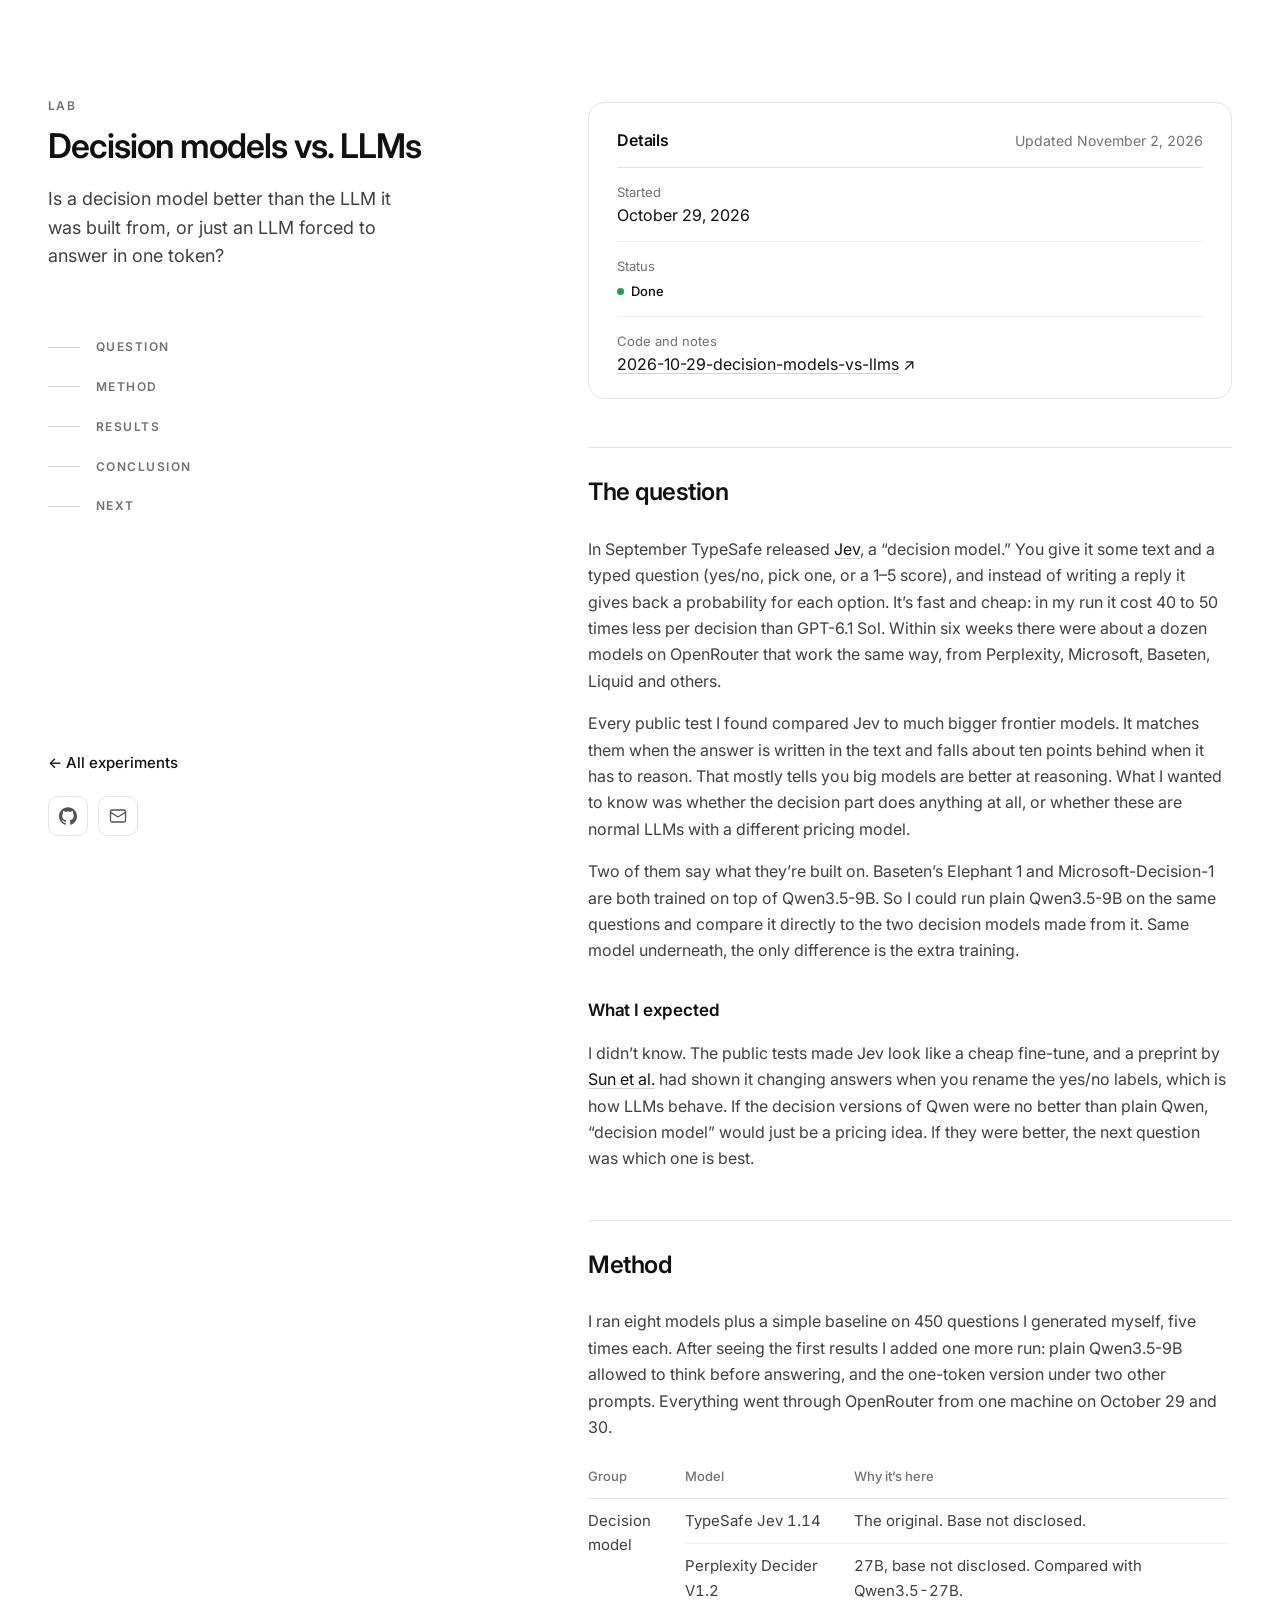
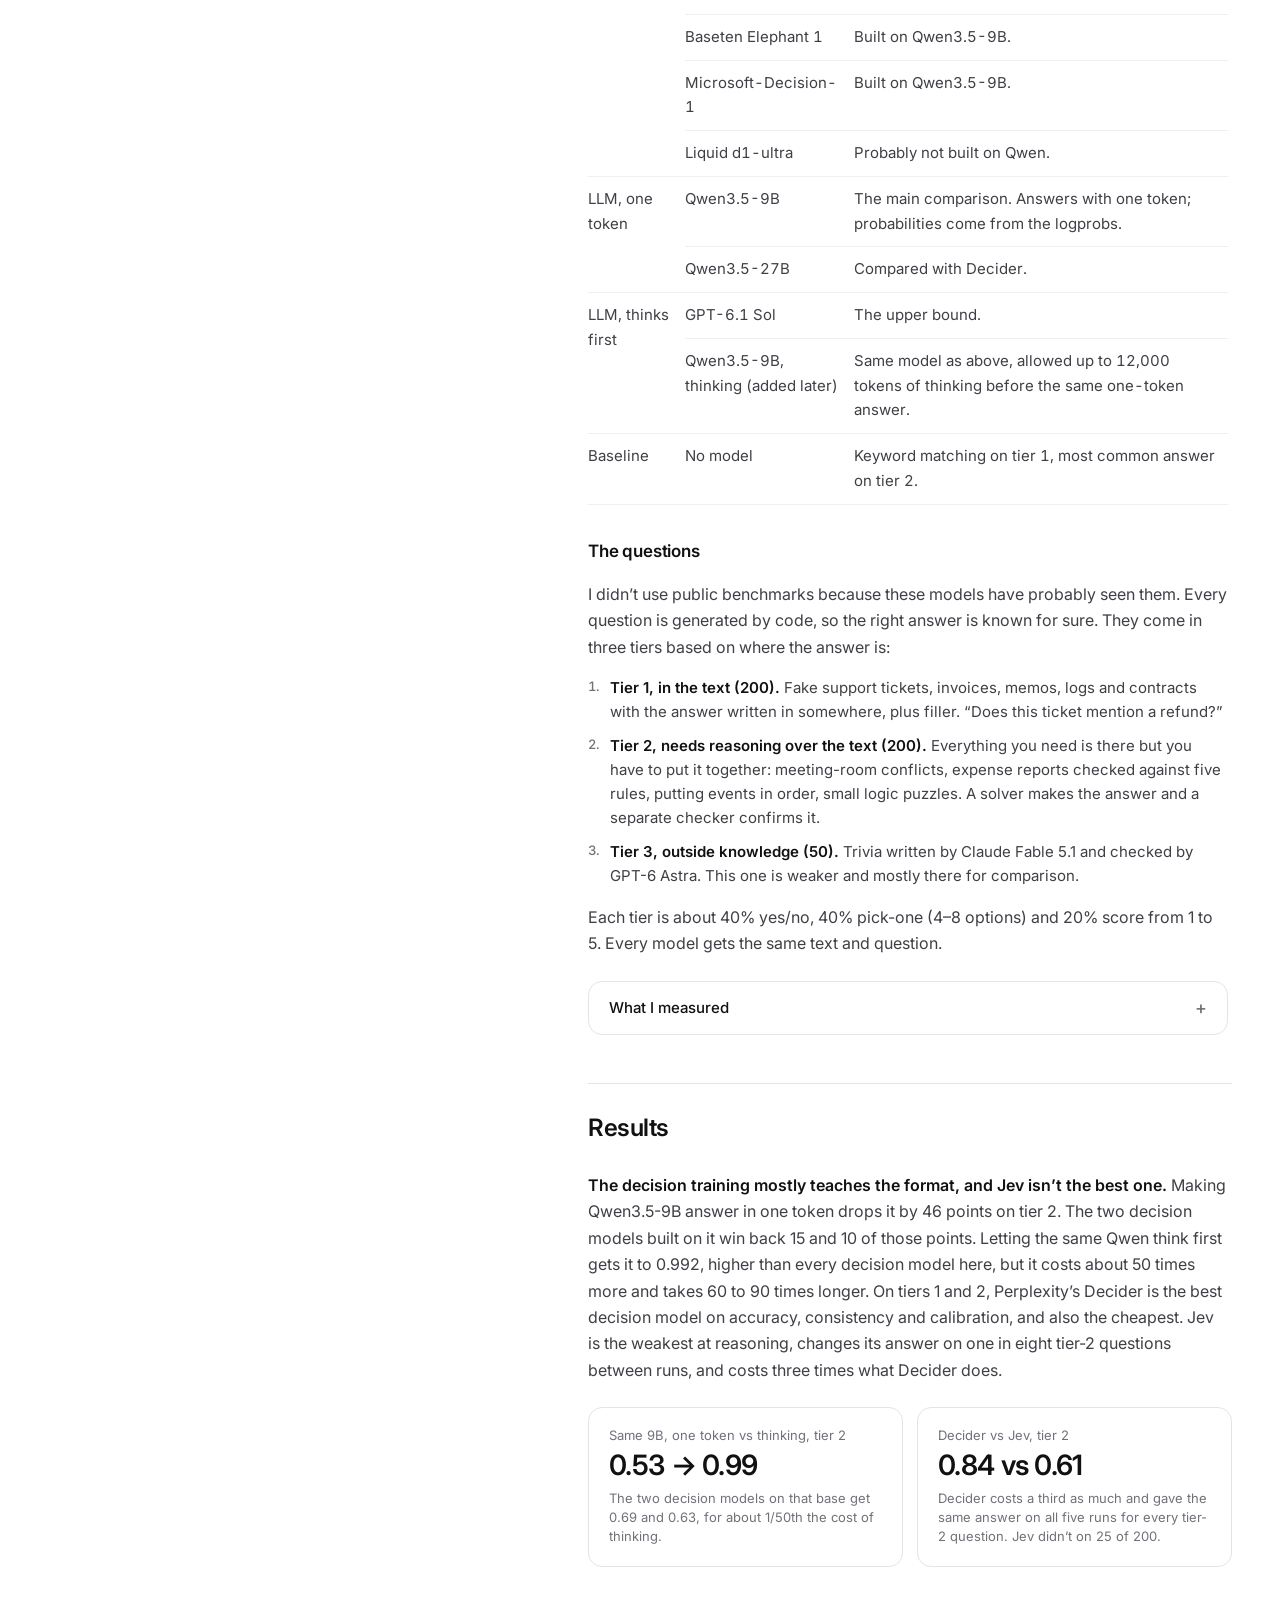
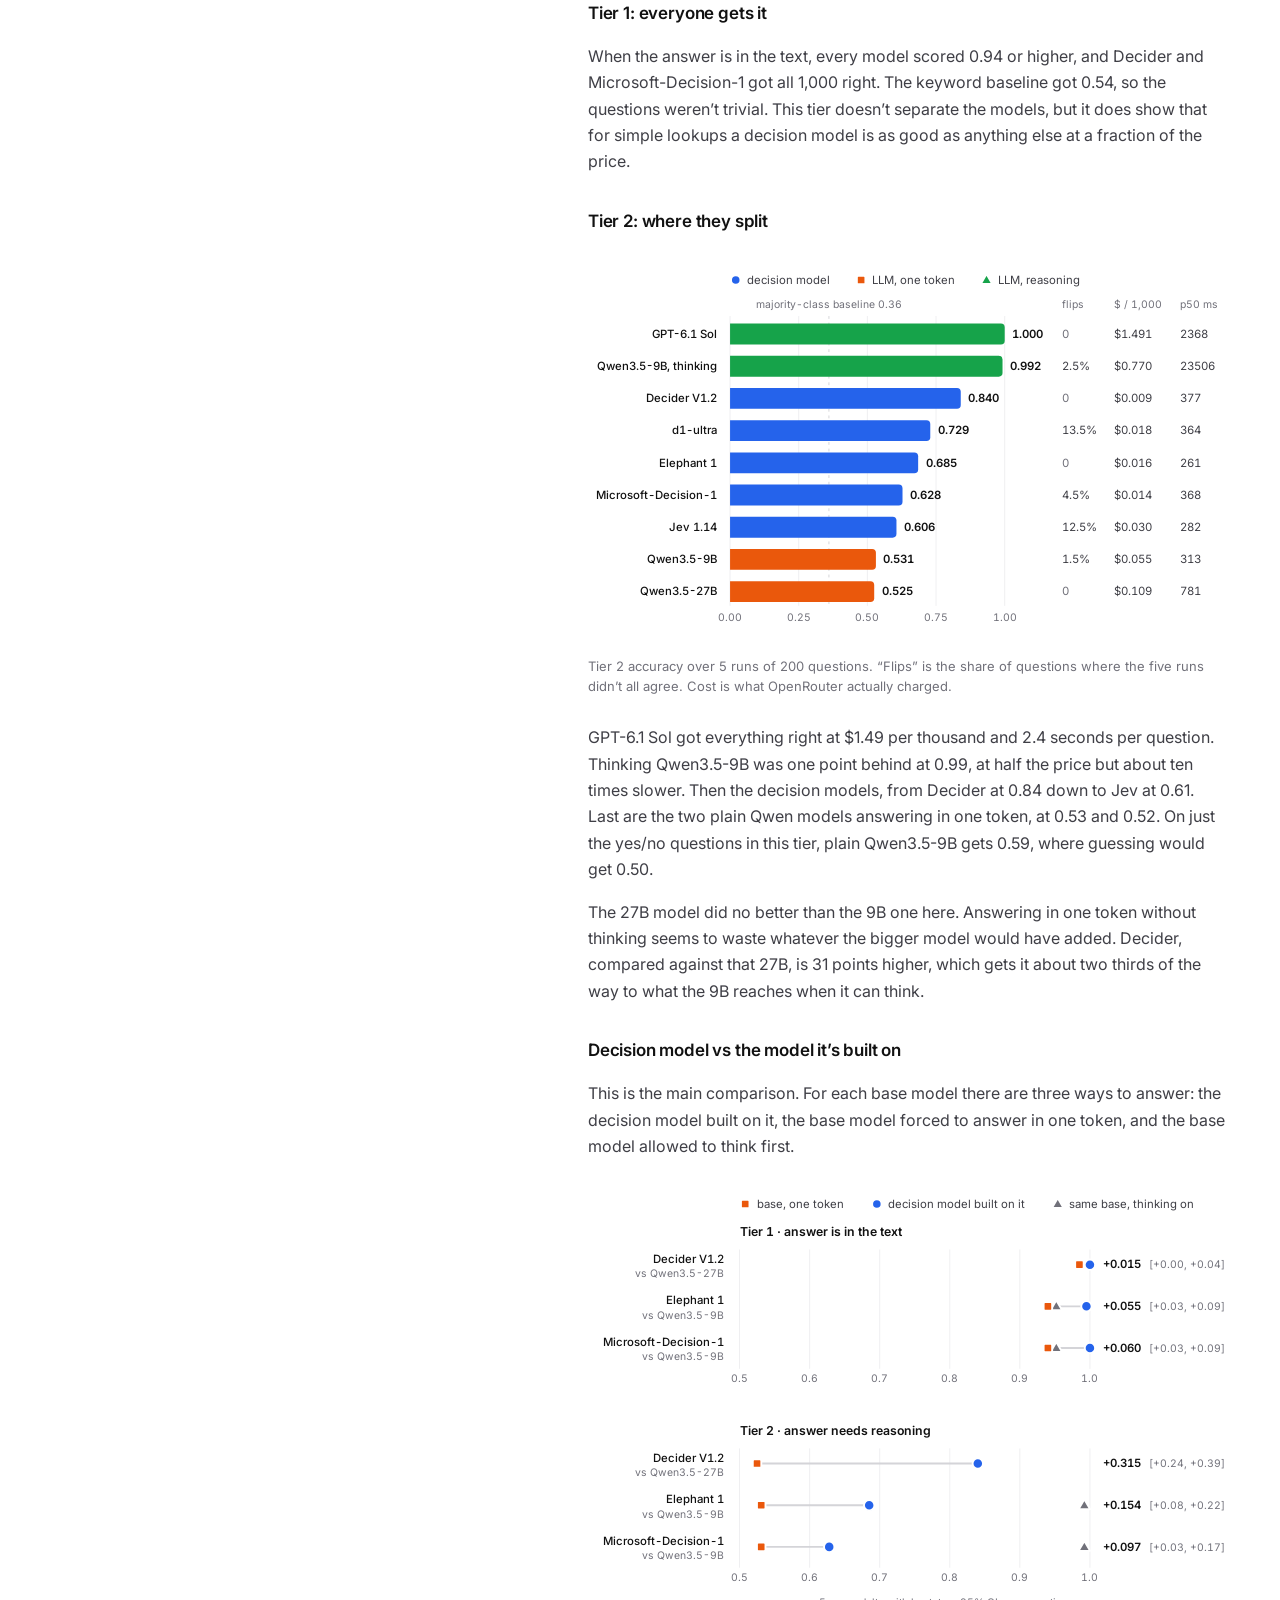
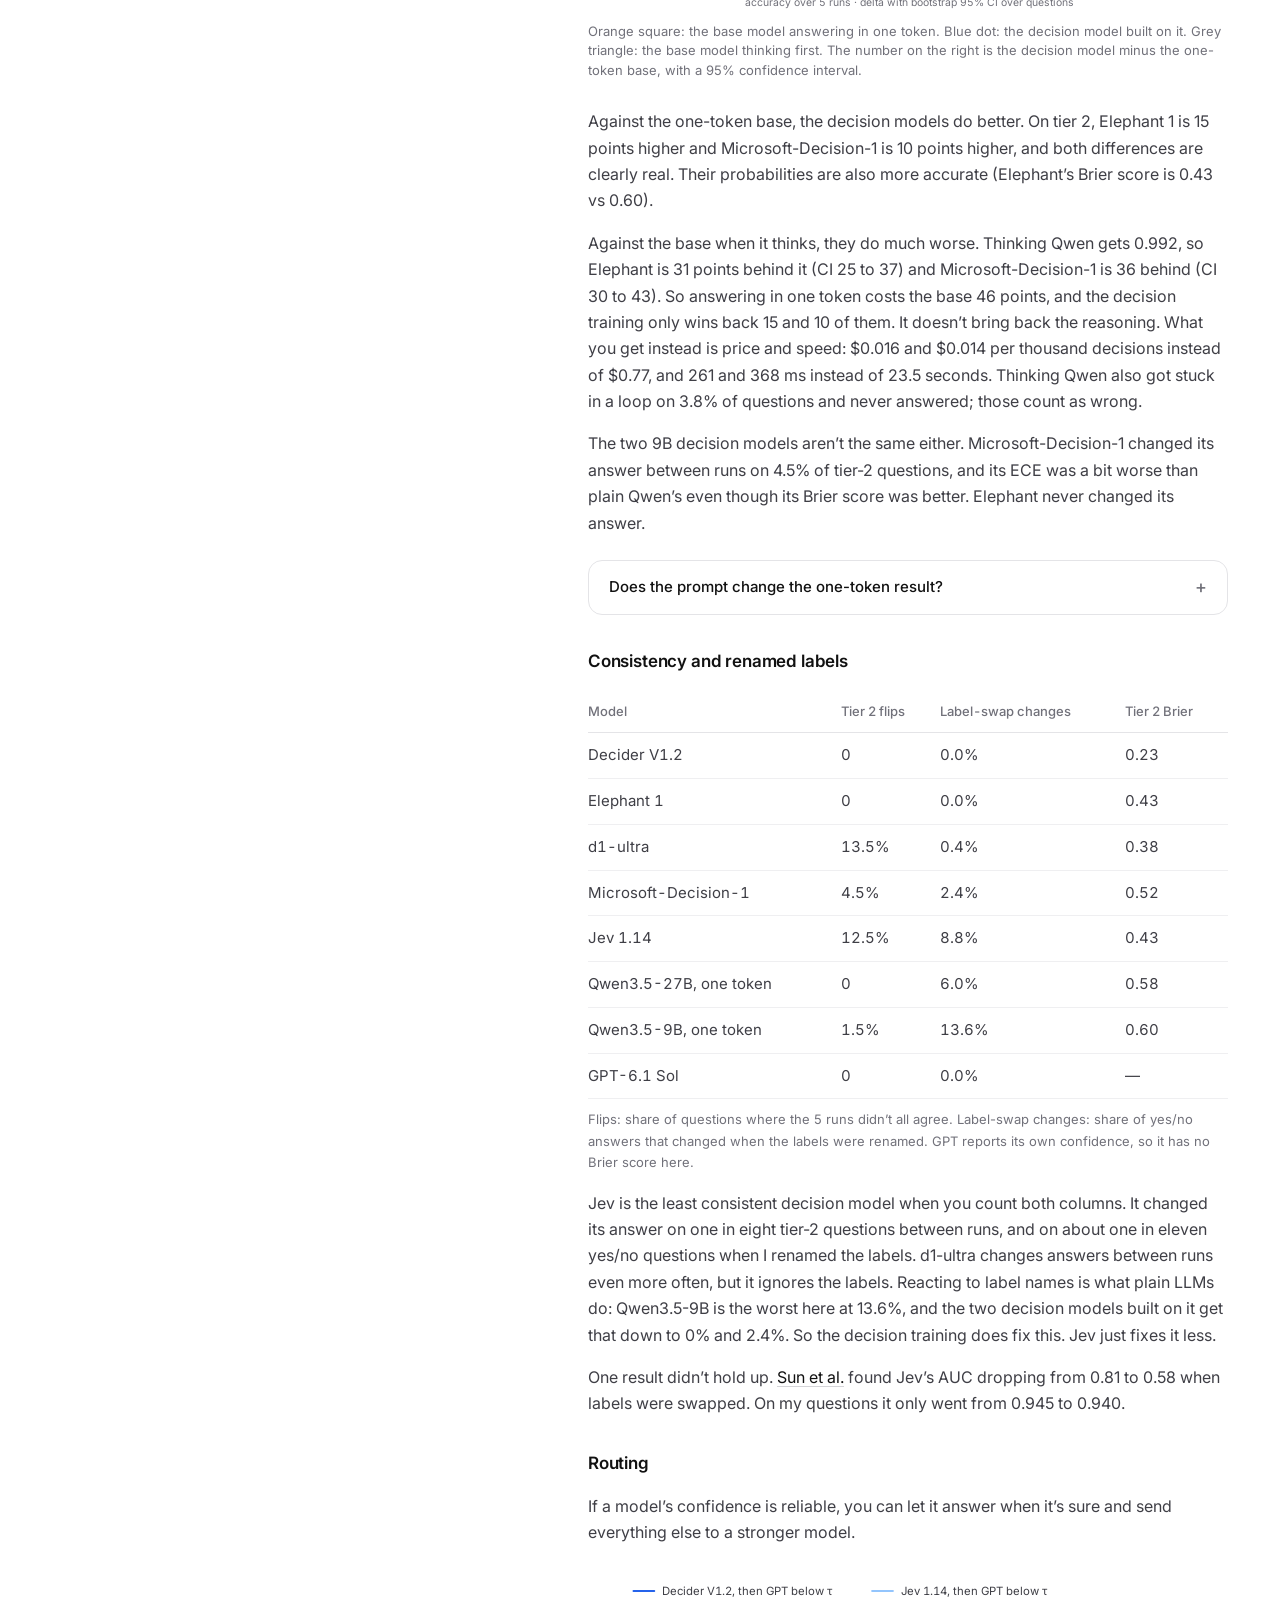
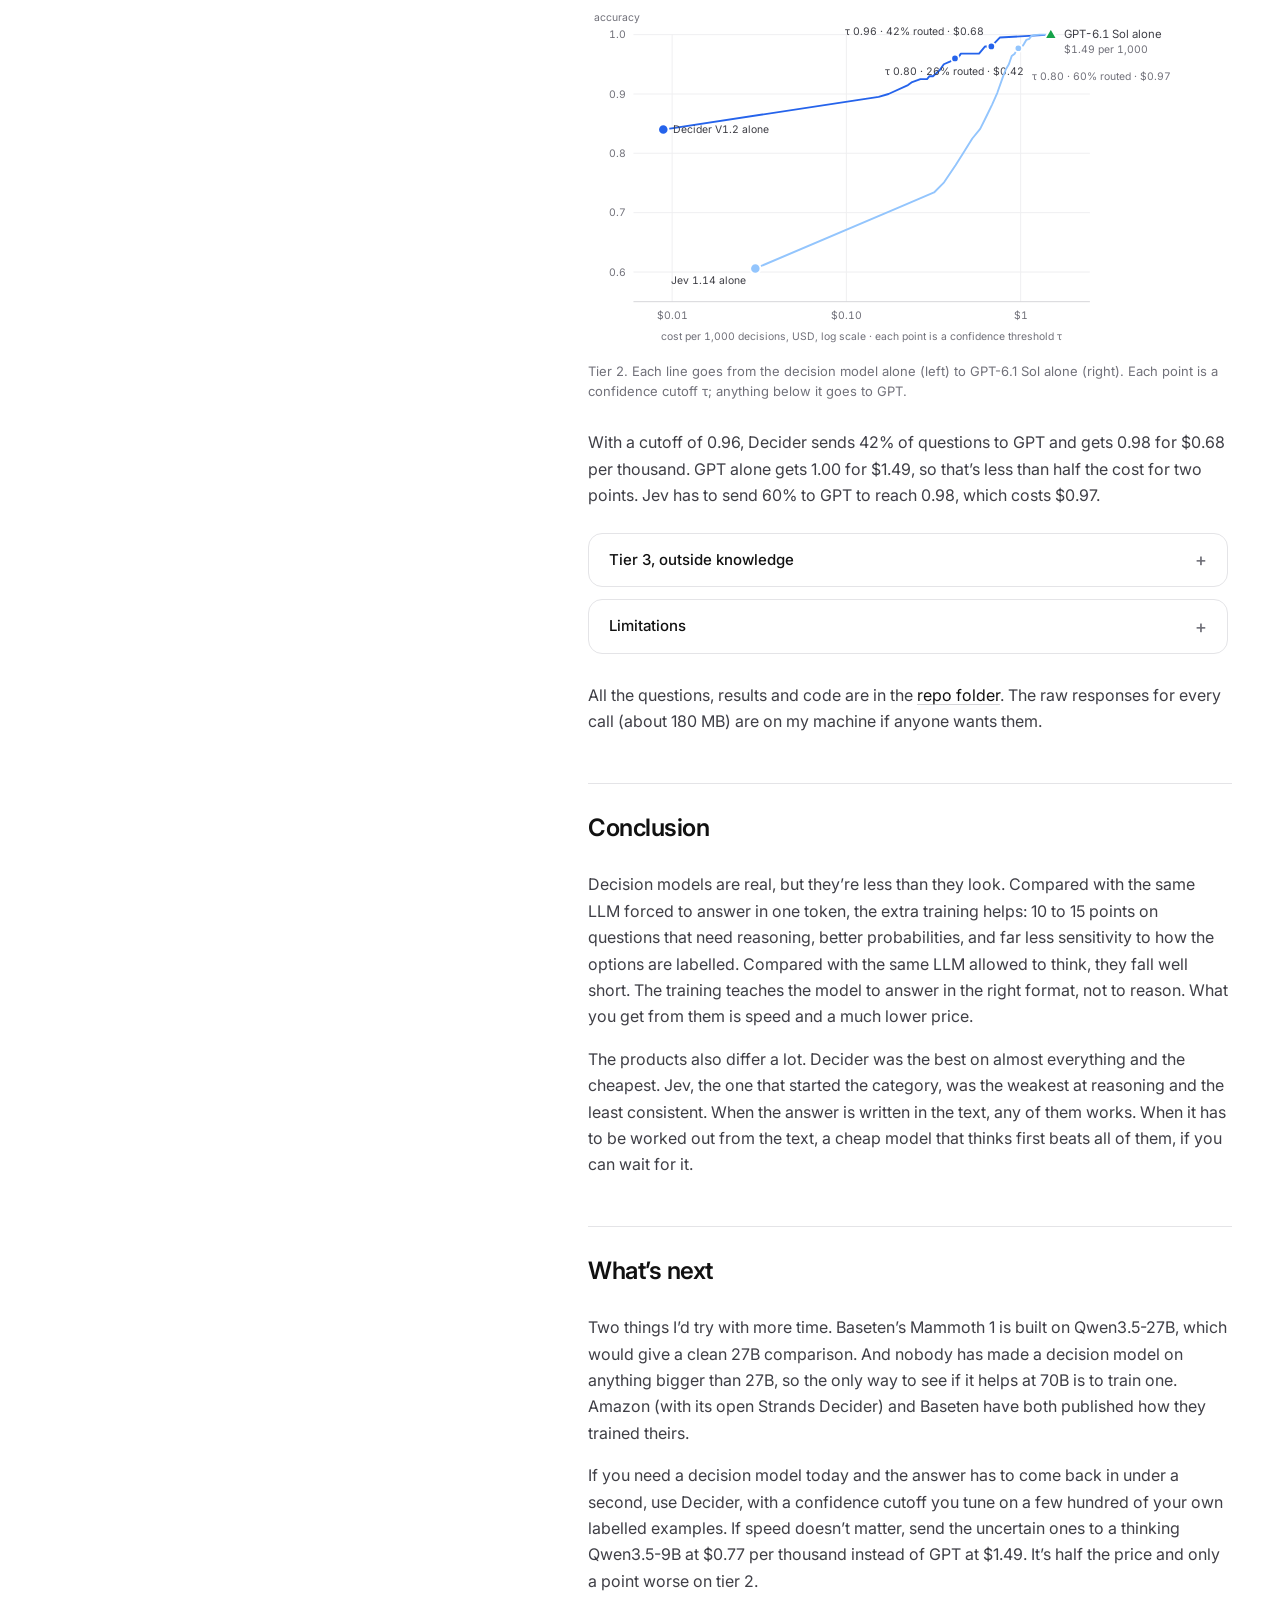
==== commit 621ae680: "Add conclusion to decision models write-up - Add a Conclusion section between Results and What's nex" ====
--- a/website/decision-models-vs-llms/index.html
+++ b/website/decision-models-vs-llms/index.html
@@ -22,6 +22,7 @@
                     <a href="#question">Question</a>
                     <a href="#method">Method</a>
                     <a href="#results">Results</a>
+                    <a href="#conclusion">Conclusion</a>
                     <a href="#next">Next</a>
                 </nav>
             </div>
@@ -80,7 +81,7 @@
                     <h2>Method</h2>
                 </div>
                 <div class="prose">
-                    <p>I ran eight models plus a simple baseline on 450 questions I generated myself, five times each. After seeing the first results I added one more run: plain Qwen3.5-9B allowed to think before answering, and the one-token version under two other prompts. Everything went through OpenRouter from one machine on October 29 and 30. The whole thing cost $5.83.</p>
+                    <p>I ran eight models plus a simple baseline on 450 questions I generated myself, five times each. After seeing the first results I added one more run: plain Qwen3.5-9B allowed to think before answering, and the one-token version under two other prompts. Everything went through OpenRouter from one machine on October 29 and 30.</p>
                     <table>
                         <thead><tr><th>Group</th><th>Model</th><th>Why it&rsquo;s here</th></tr></thead>
                         <tbody>
@@ -128,7 +129,7 @@
                 <div class="prose">
                     <p><strong>The decision training mostly teaches the format, and Jev isn&rsquo;t the best one.</strong> Making Qwen3.5-9B answer in one token drops it by 46 points on tier 2. The two decision models built on it win back 15 and 10 of those points. Letting the same Qwen think first gets it to 0.992, higher than every decision model here, but it costs about 50 times more and takes 60 to 90 times longer. On tiers 1 and 2, Perplexity&rsquo;s Decider is the best decision model on accuracy, consistency and calibration, and also the cheapest. Jev is the weakest at reasoning, changes its answer on one in eight tier-2 questions between runs, and costs three times what Decider does.</p>
                 </div>
-                <div class="stats" aria-label="Headline numbers">
+                <div class="stats stats-2" aria-label="Headline numbers">
                     <div class="stat">
                         <div class="stat-label">Same 9B, one token vs thinking, tier 2</div>
                         <div class="stat-value">0.53 → 0.99</div>
@@ -138,11 +139,6 @@
                         <div class="stat-label">Decider vs Jev, tier 2</div>
                         <div class="stat-value">0.84 vs 0.61</div>
                         <div class="stat-sub">Decider costs a third as much and gave the same answer on all five runs for every tier-2 question. Jev didn&rsquo;t on 25 of 200.</div>
-                    </div>
-                    <div class="stat">
-                        <div class="stat-label">Total spend</div>
-                        <div class="stat-value">$5.83</div>
-                        <div class="stat-sub">29,000 calls. Most of it went to GPT in the main run and to thinking Qwen in the second.</div>
                     </div>
                 </div>
 
@@ -235,6 +231,16 @@
 
                 <div class="prose">
                     <p>All the questions, results and code are in the <a href="https://github.com/usmank06/lab/tree/main/2026-10-29-decision-models-vs-llms" target="_blank" rel="noopener noreferrer">repo folder</a>. The raw responses for every call (about 180&nbsp;MB) are on my machine if anyone wants them.</p>
+                </div>
+            </section>
+
+            <section id="conclusion" class="section">
+                <div class="section-head">
+                    <h2>Conclusion</h2>
+                </div>
+                <div class="prose">
+                    <p>Decision models are real, but they&rsquo;re less than they look. Compared with the same LLM forced to answer in one token, the extra training helps: 10 to 15 points on questions that need reasoning, better probabilities, and far less sensitivity to how the options are labelled. Compared with the same LLM allowed to think, they fall well short. The training teaches the model to answer in the right format, not to reason. What you get from them is speed and a much lower price.</p>
+                    <p>The products also differ a lot. Decider was the best on almost everything and the cheapest. Jev, the one that started the category, was the weakest at reasoning and the least consistent. When the answer is written in the text, any of them works. When it has to be worked out from the text, a cheap model that thinks first beats all of them, if you can wait for it.</p>
                 </div>
             </section>
 
--- a/website/styles.css
+++ b/website/styles.css
@@ -631,6 +631,10 @@
     color: var(--muted);
 }
 
+.stats.stats-2 {
+    grid-template-columns: repeat(2, minmax(0, 1fr));
+}
+
 /* Figures: inline SVG charts, drawn at the column's width */
 
 .figure {
@@ -803,7 +807,8 @@
         flex-basis: 5.5rem;
     }
 
-    .stats {
+    .stats,
+    .stats.stats-2 {
         grid-template-columns: 1fr;
     }
 }
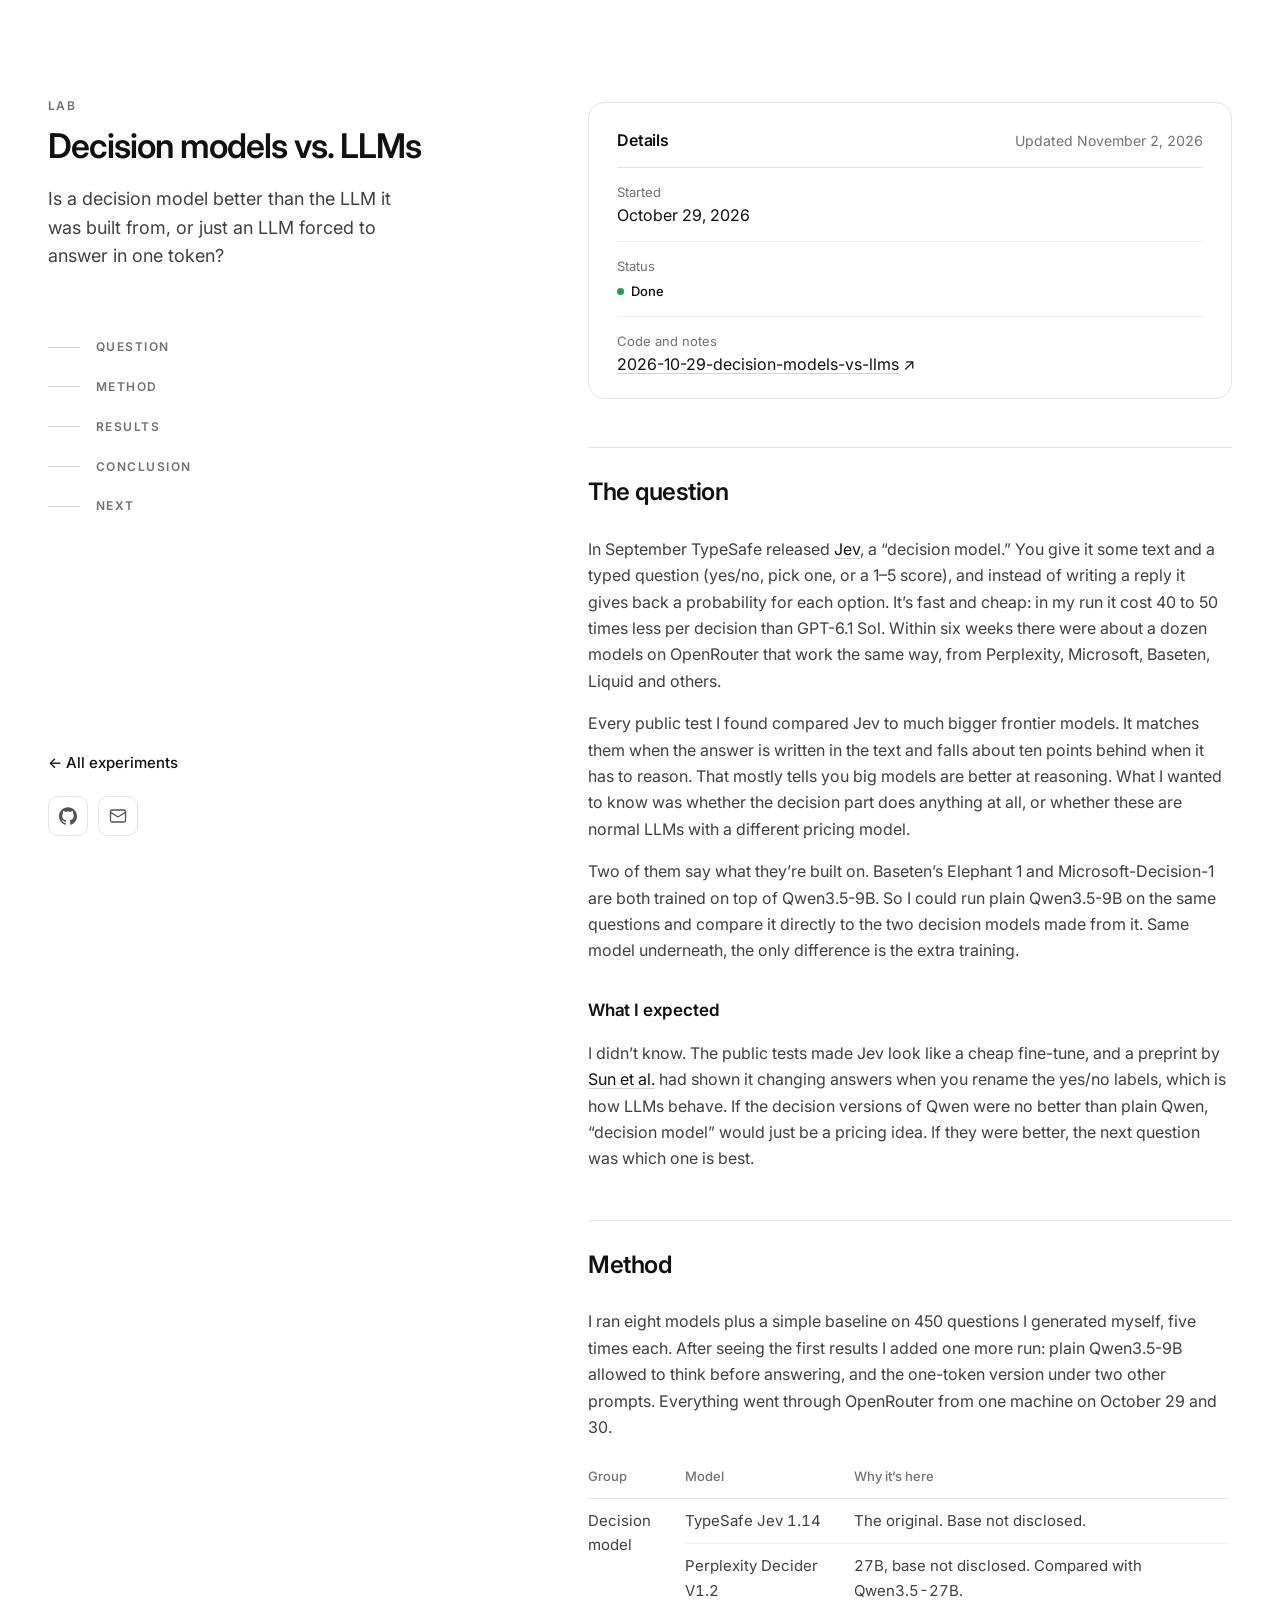
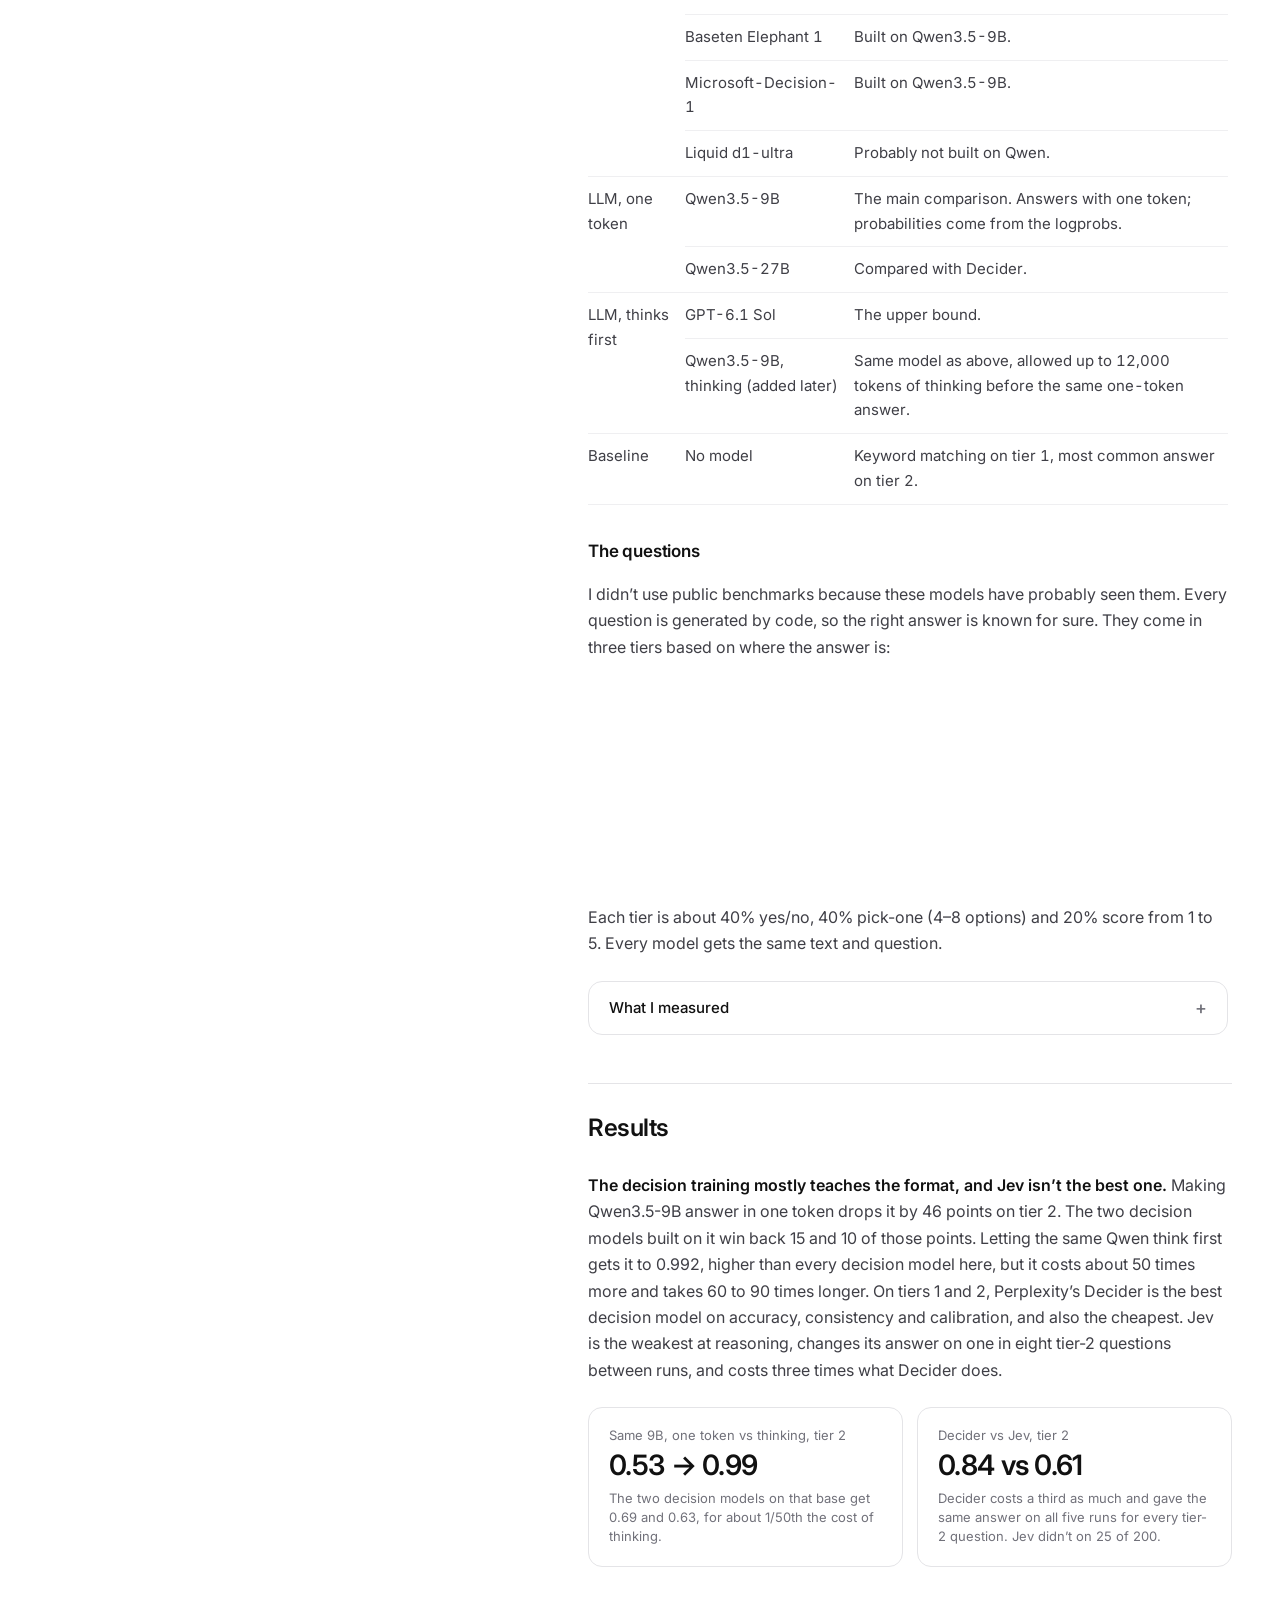
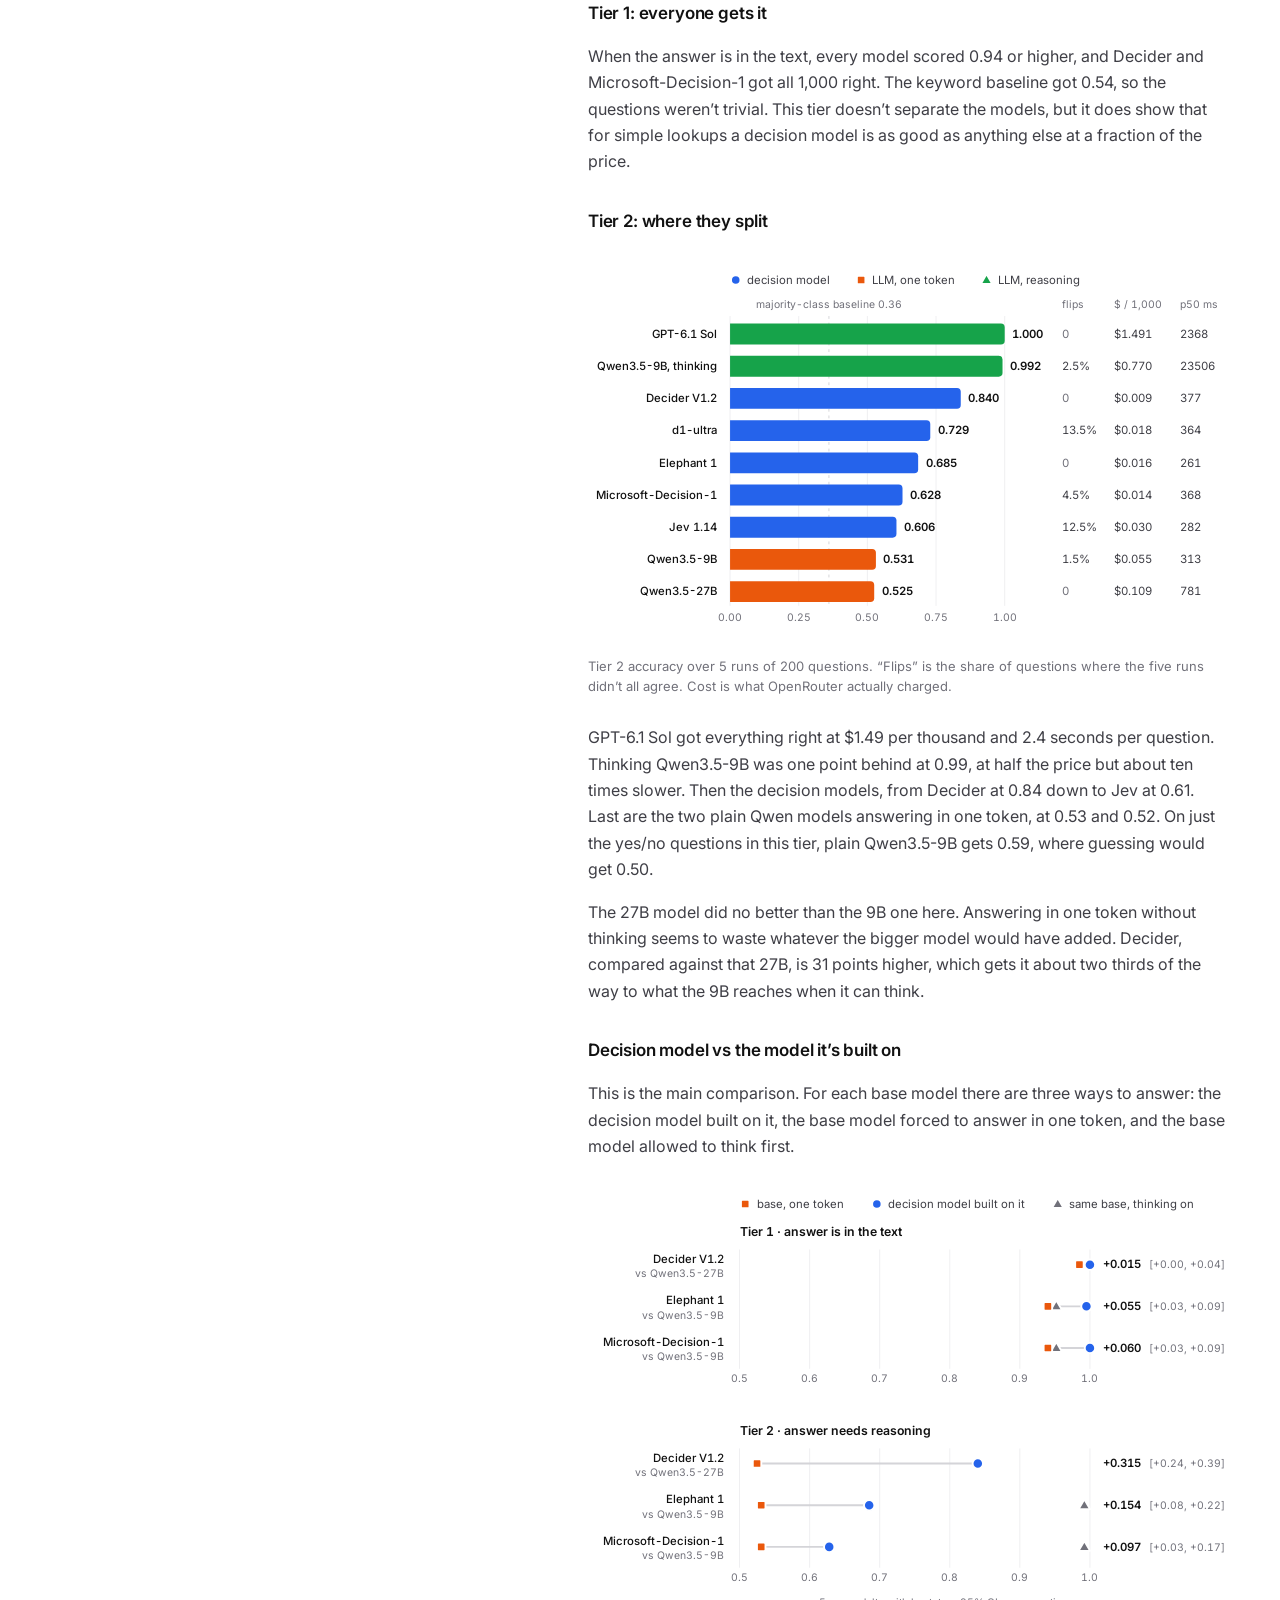
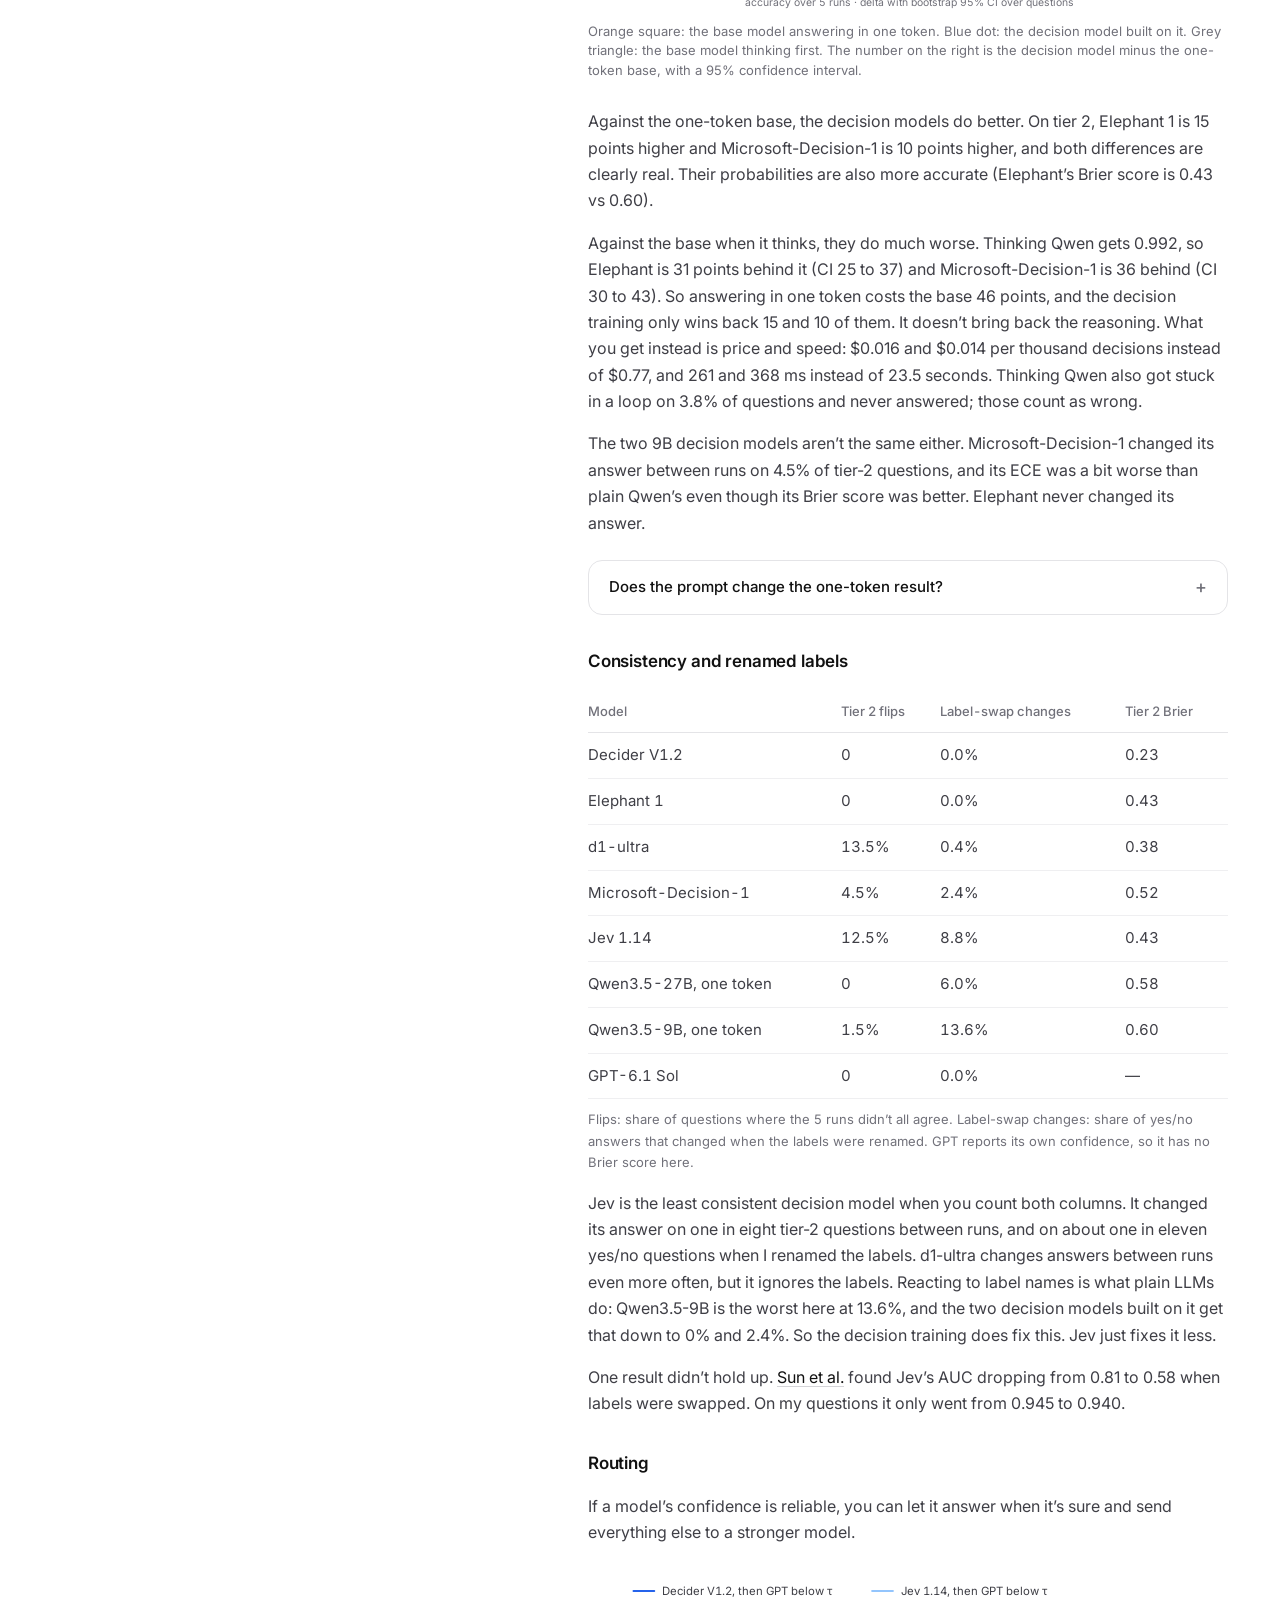
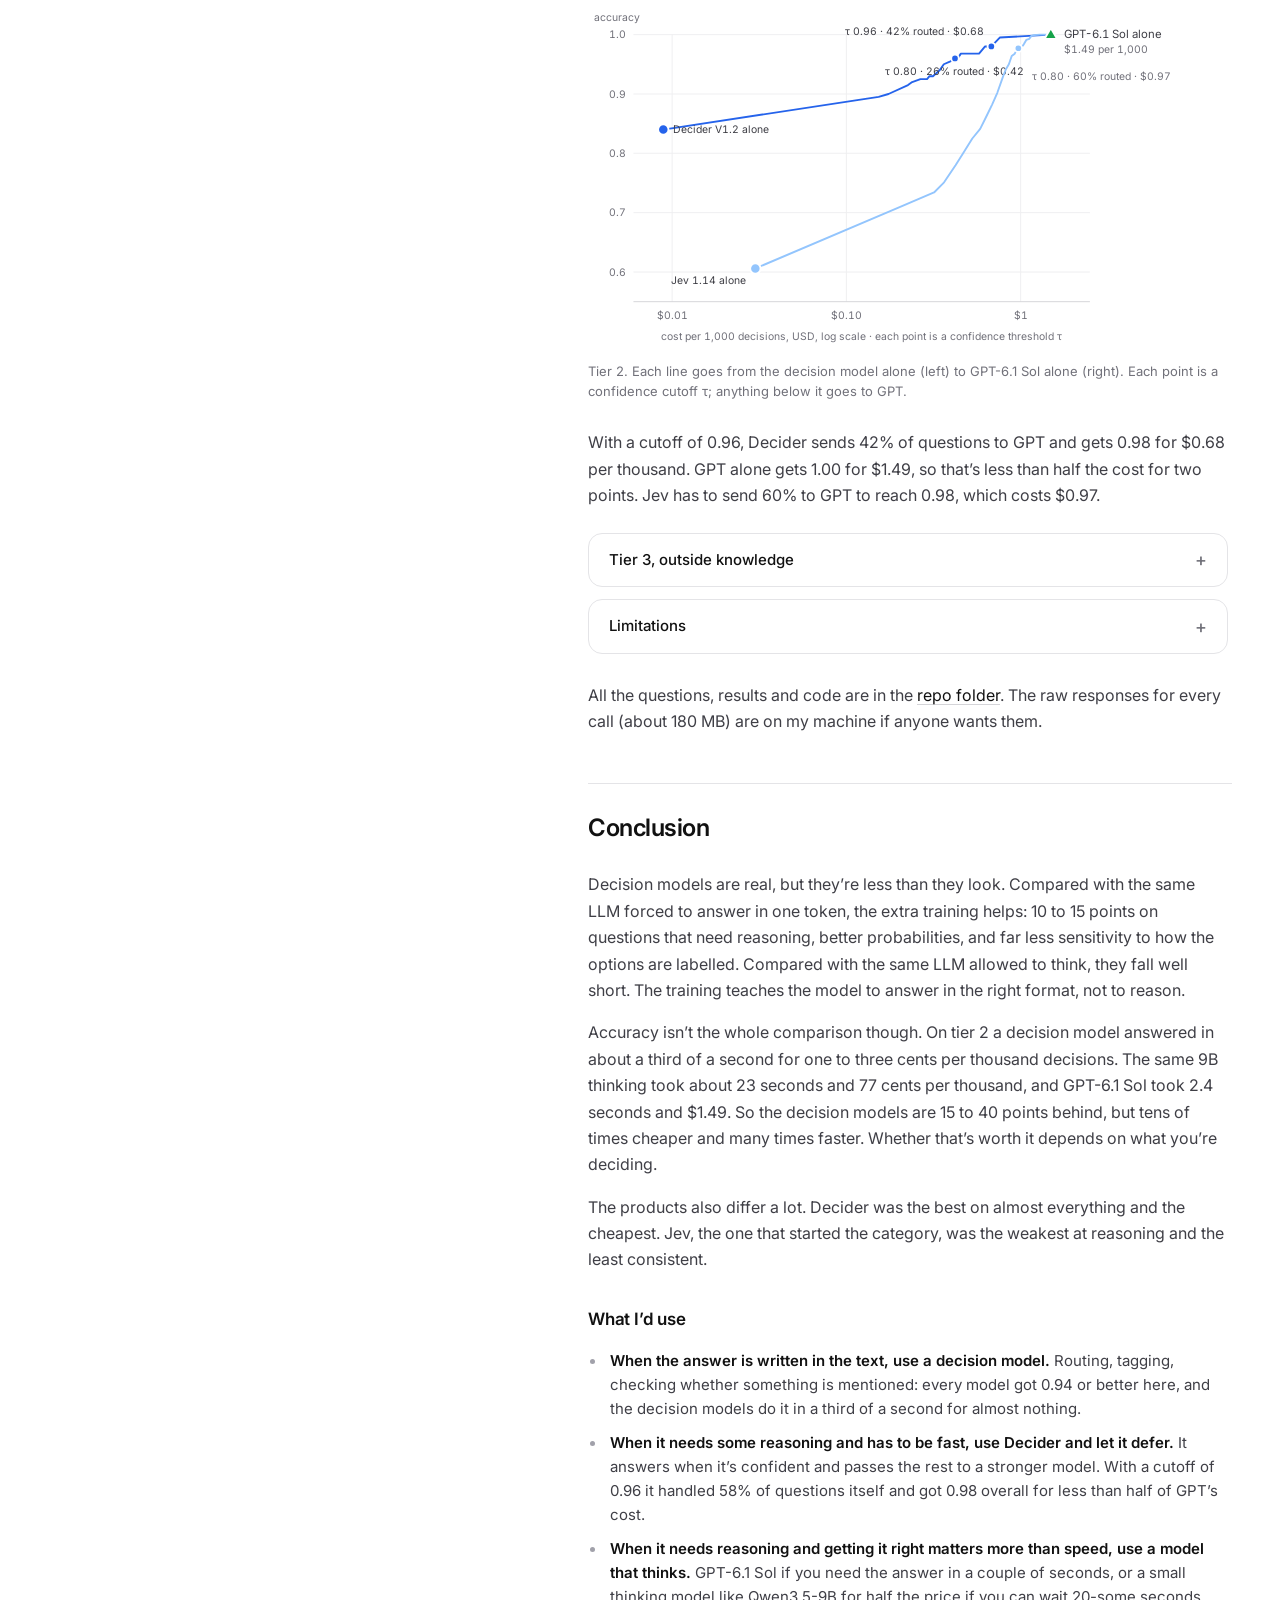
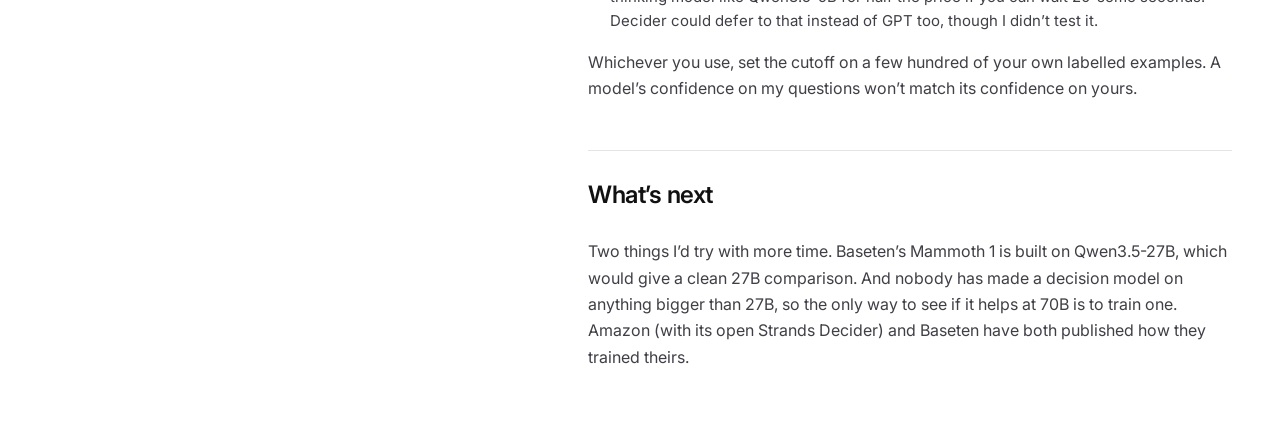
==== commit 179d2c32: "Expand conclusion with cost, speed and when to use which model - Add a paragraph comparing decision " ====
--- a/website/decision-models-vs-llms/index.html
+++ b/website/decision-models-vs-llms/index.html
@@ -239,8 +239,16 @@
                     <h2>Conclusion</h2>
                 </div>
                 <div class="prose">
-                    <p>Decision models are real, but they&rsquo;re less than they look. Compared with the same LLM forced to answer in one token, the extra training helps: 10 to 15 points on questions that need reasoning, better probabilities, and far less sensitivity to how the options are labelled. Compared with the same LLM allowed to think, they fall well short. The training teaches the model to answer in the right format, not to reason. What you get from them is speed and a much lower price.</p>
-                    <p>The products also differ a lot. Decider was the best on almost everything and the cheapest. Jev, the one that started the category, was the weakest at reasoning and the least consistent. When the answer is written in the text, any of them works. When it has to be worked out from the text, a cheap model that thinks first beats all of them, if you can wait for it.</p>
+                    <p>Decision models are real, but they&rsquo;re less than they look. Compared with the same LLM forced to answer in one token, the extra training helps: 10 to 15 points on questions that need reasoning, better probabilities, and far less sensitivity to how the options are labelled. Compared with the same LLM allowed to think, they fall well short. The training teaches the model to answer in the right format, not to reason.</p>
+                    <p>Accuracy isn&rsquo;t the whole comparison though. On tier 2 a decision model answered in about a third of a second for one to three cents per thousand decisions. The same 9B thinking took about 23 seconds and 77 cents per thousand, and GPT-6.1 Sol took 2.4 seconds and $1.49. So the decision models are 15 to 40 points behind, but tens of times cheaper and many times faster. Whether that&rsquo;s worth it depends on what you&rsquo;re deciding.</p>
+                    <p>The products also differ a lot. Decider was the best on almost everything and the cheapest. Jev, the one that started the category, was the weakest at reasoning and the least consistent.</p>
+                    <h3>What I&rsquo;d use</h3>
+                    <ul>
+                        <li><strong>When the answer is written in the text, use a decision model.</strong> Routing, tagging, checking whether something is mentioned: every model got 0.94 or better here, and the decision models do it in a third of a second for almost nothing.</li>
+                        <li><strong>When it needs some reasoning and has to be fast, use Decider and let it defer.</strong> It answers when it&rsquo;s confident and passes the rest to a stronger model. With a cutoff of 0.96 it handled 58% of questions itself and got 0.98 overall for less than half of GPT&rsquo;s cost.</li>
+                        <li><strong>When it needs reasoning and getting it right matters more than speed, use a model that thinks.</strong> GPT-6.1 Sol if you need the answer in a couple of seconds, or a small thinking model like Qwen3.5-9B for half the price if you can wait 20-some seconds. Decider could defer to that instead of GPT too, though I didn&rsquo;t test it.</li>
+                    </ul>
+                    <p>Whichever you use, set the cutoff on a few hundred of your own labelled examples. A model&rsquo;s confidence on my questions won&rsquo;t match its confidence on yours.</p>
                 </div>
             </section>
 
@@ -250,7 +258,6 @@
                 </div>
                 <div class="prose">
                     <p>Two things I&rsquo;d try with more time. Baseten&rsquo;s Mammoth&nbsp;1 is built on Qwen3.5-27B, which would give a clean 27B comparison. And nobody has made a decision model on anything bigger than 27B, so the only way to see if it helps at 70B is to train one. Amazon (with its open Strands Decider) and Baseten have both published how they trained theirs.</p>
-                    <p>If you need a decision model today and the answer has to come back in under a second, use Decider, with a confidence cutoff you tune on a few hundred of your own labelled examples. If speed doesn&rsquo;t matter, send the uncertain ones to a thinking Qwen3.5-9B at $0.77 per thousand instead of GPT at $1.49. It&rsquo;s half the price and only a point worse on tier 2.</p>
                 </div>
             </section>
         </main>
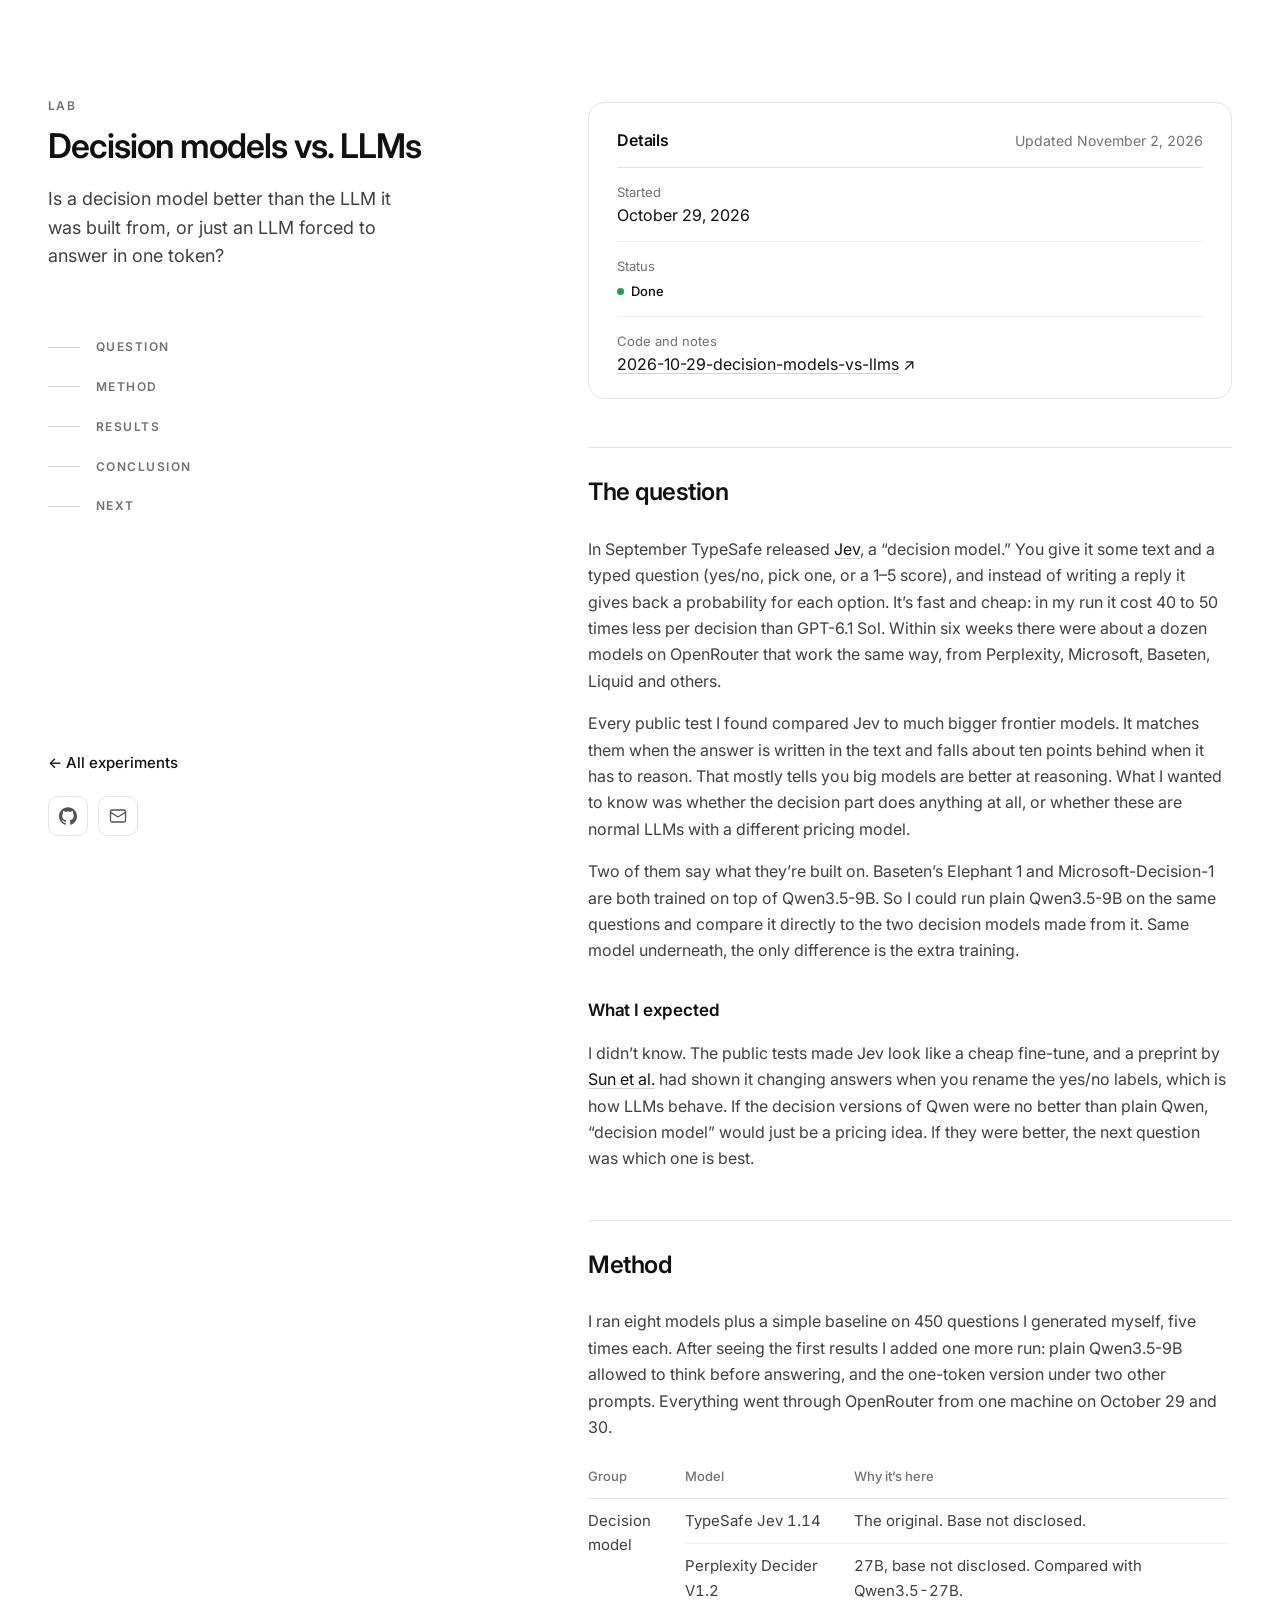
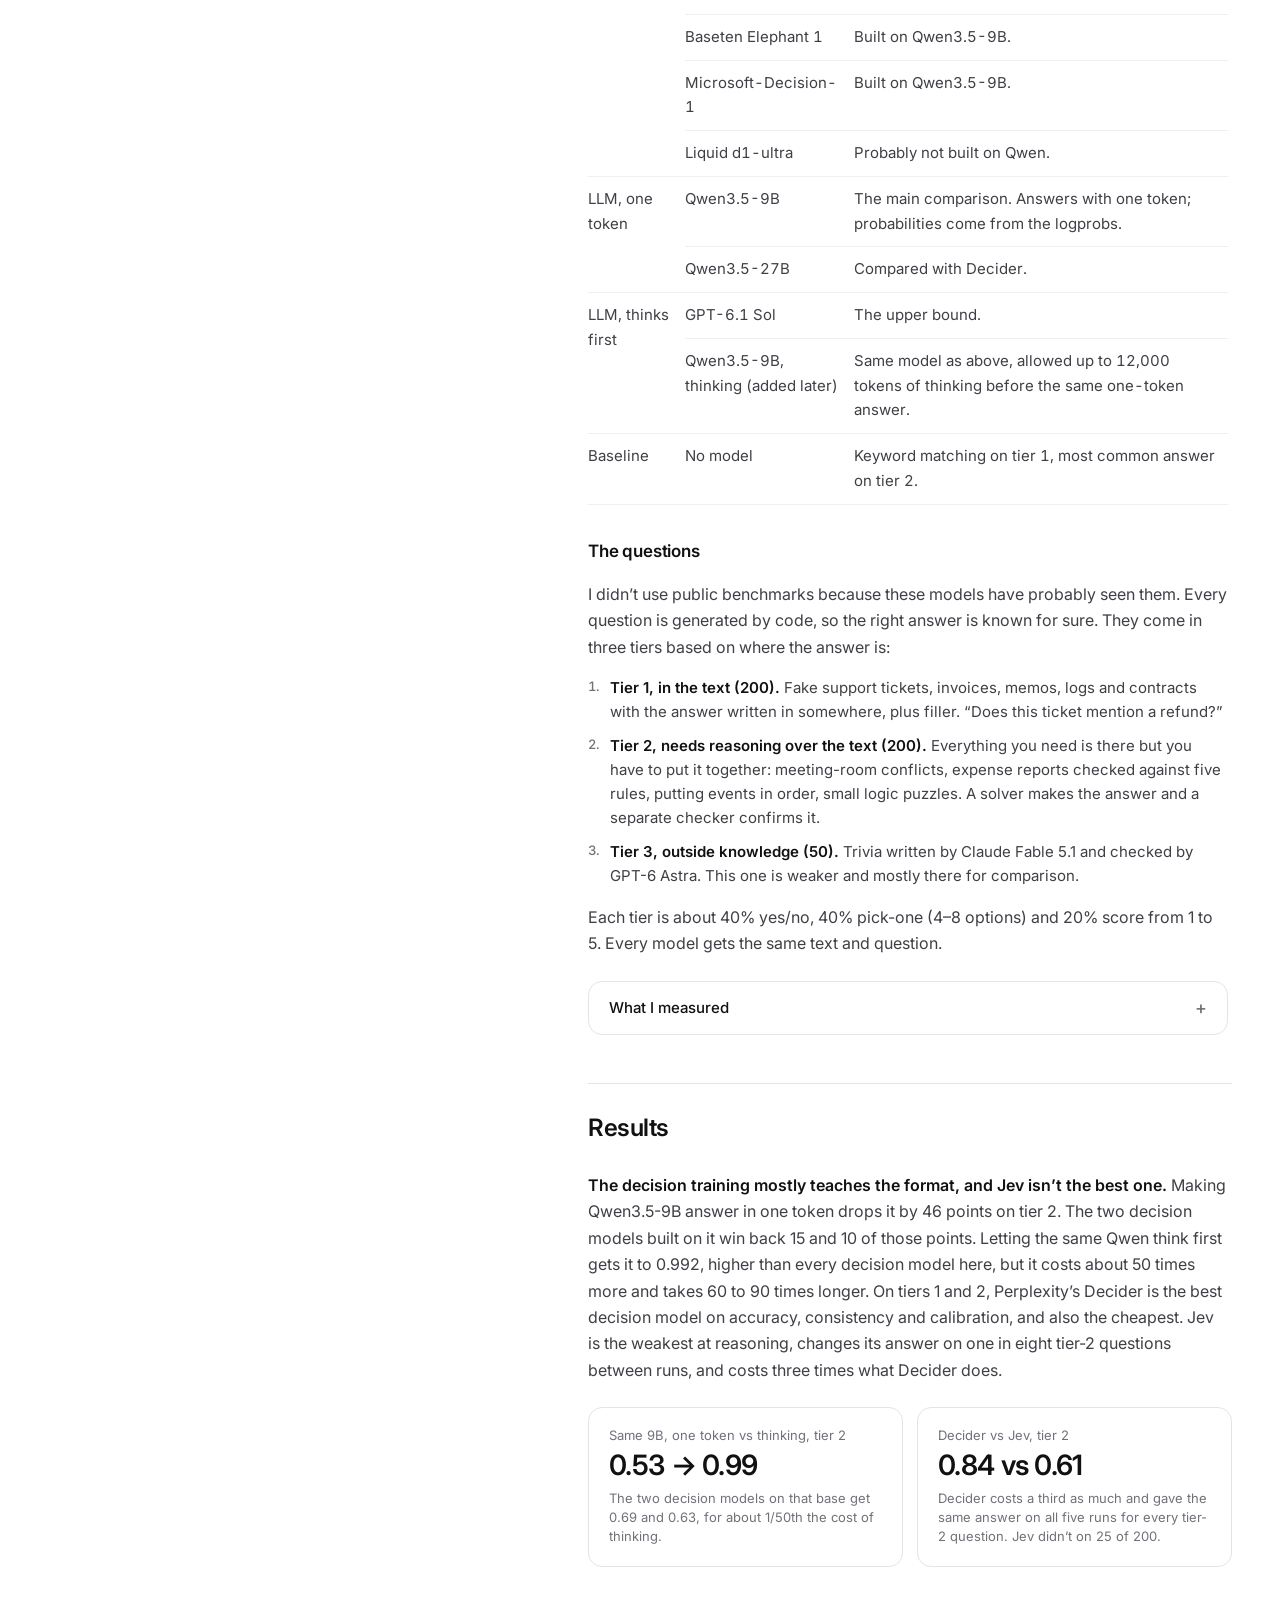
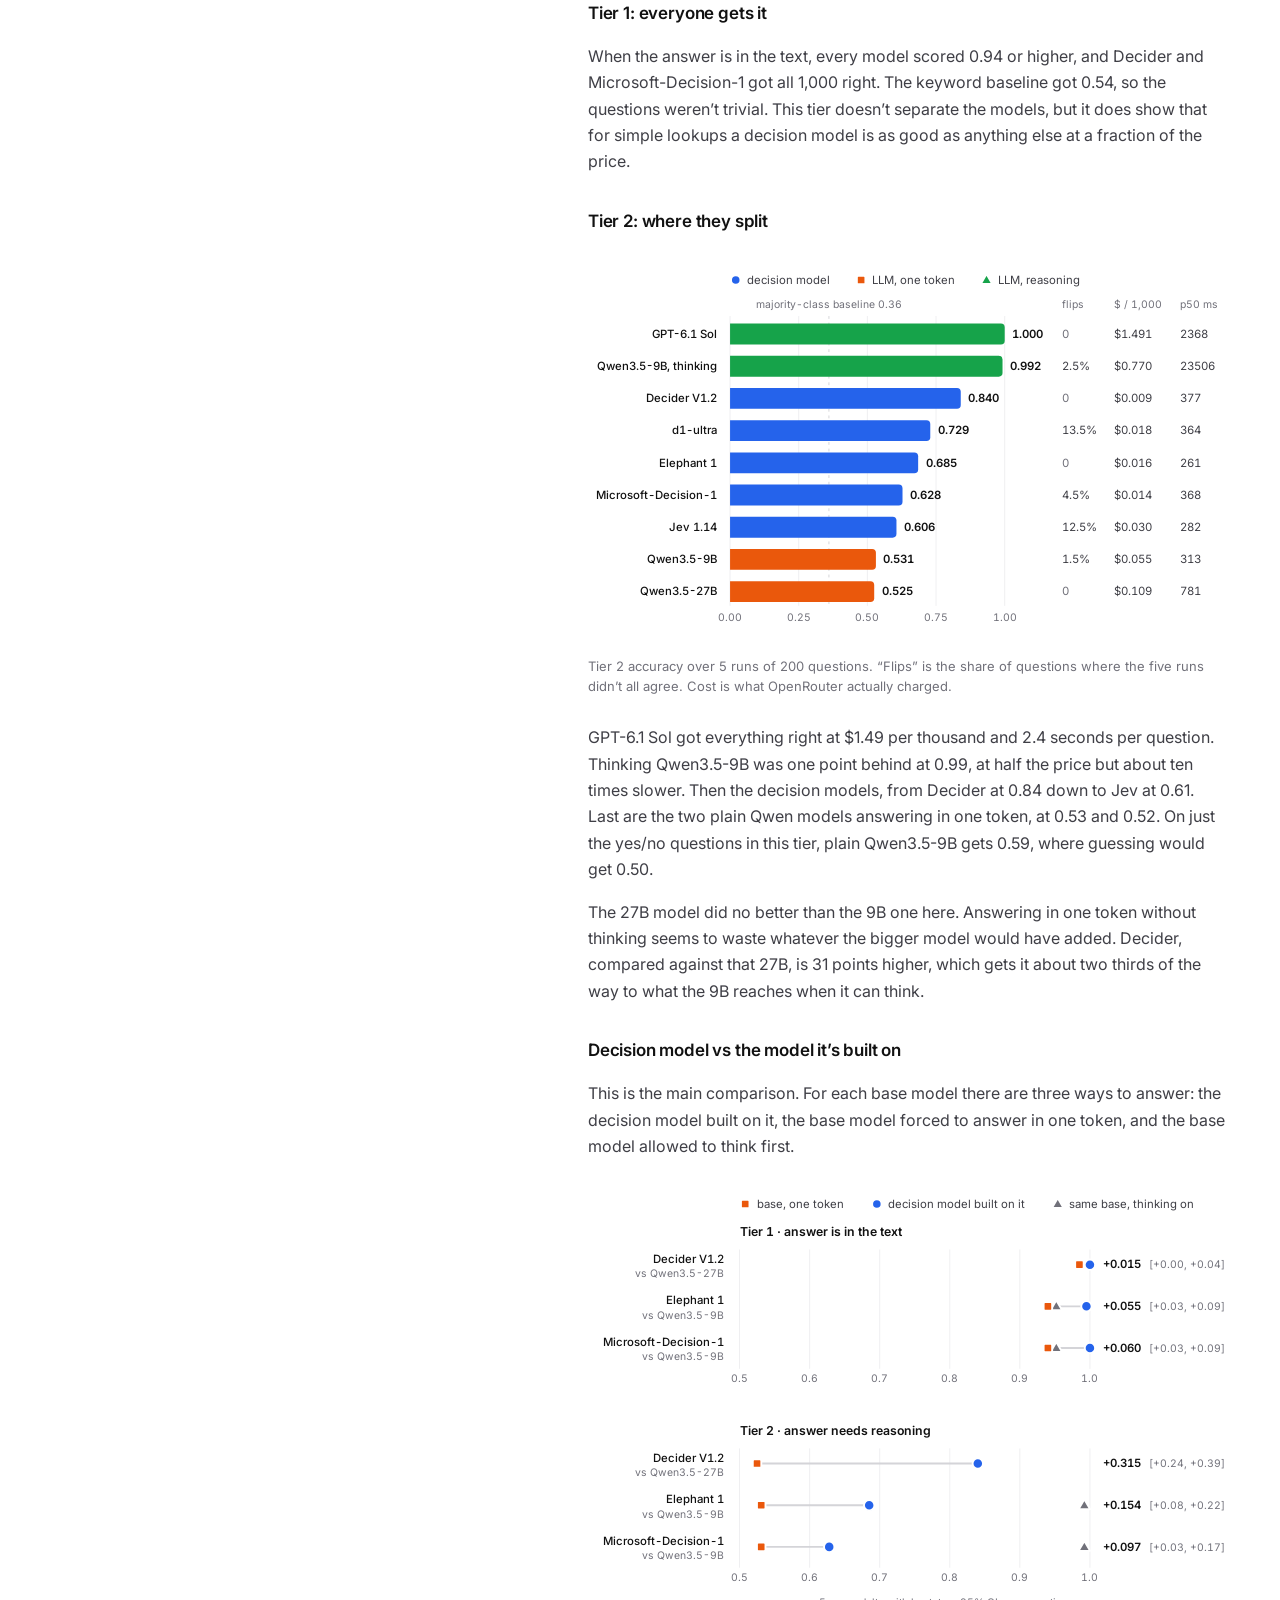
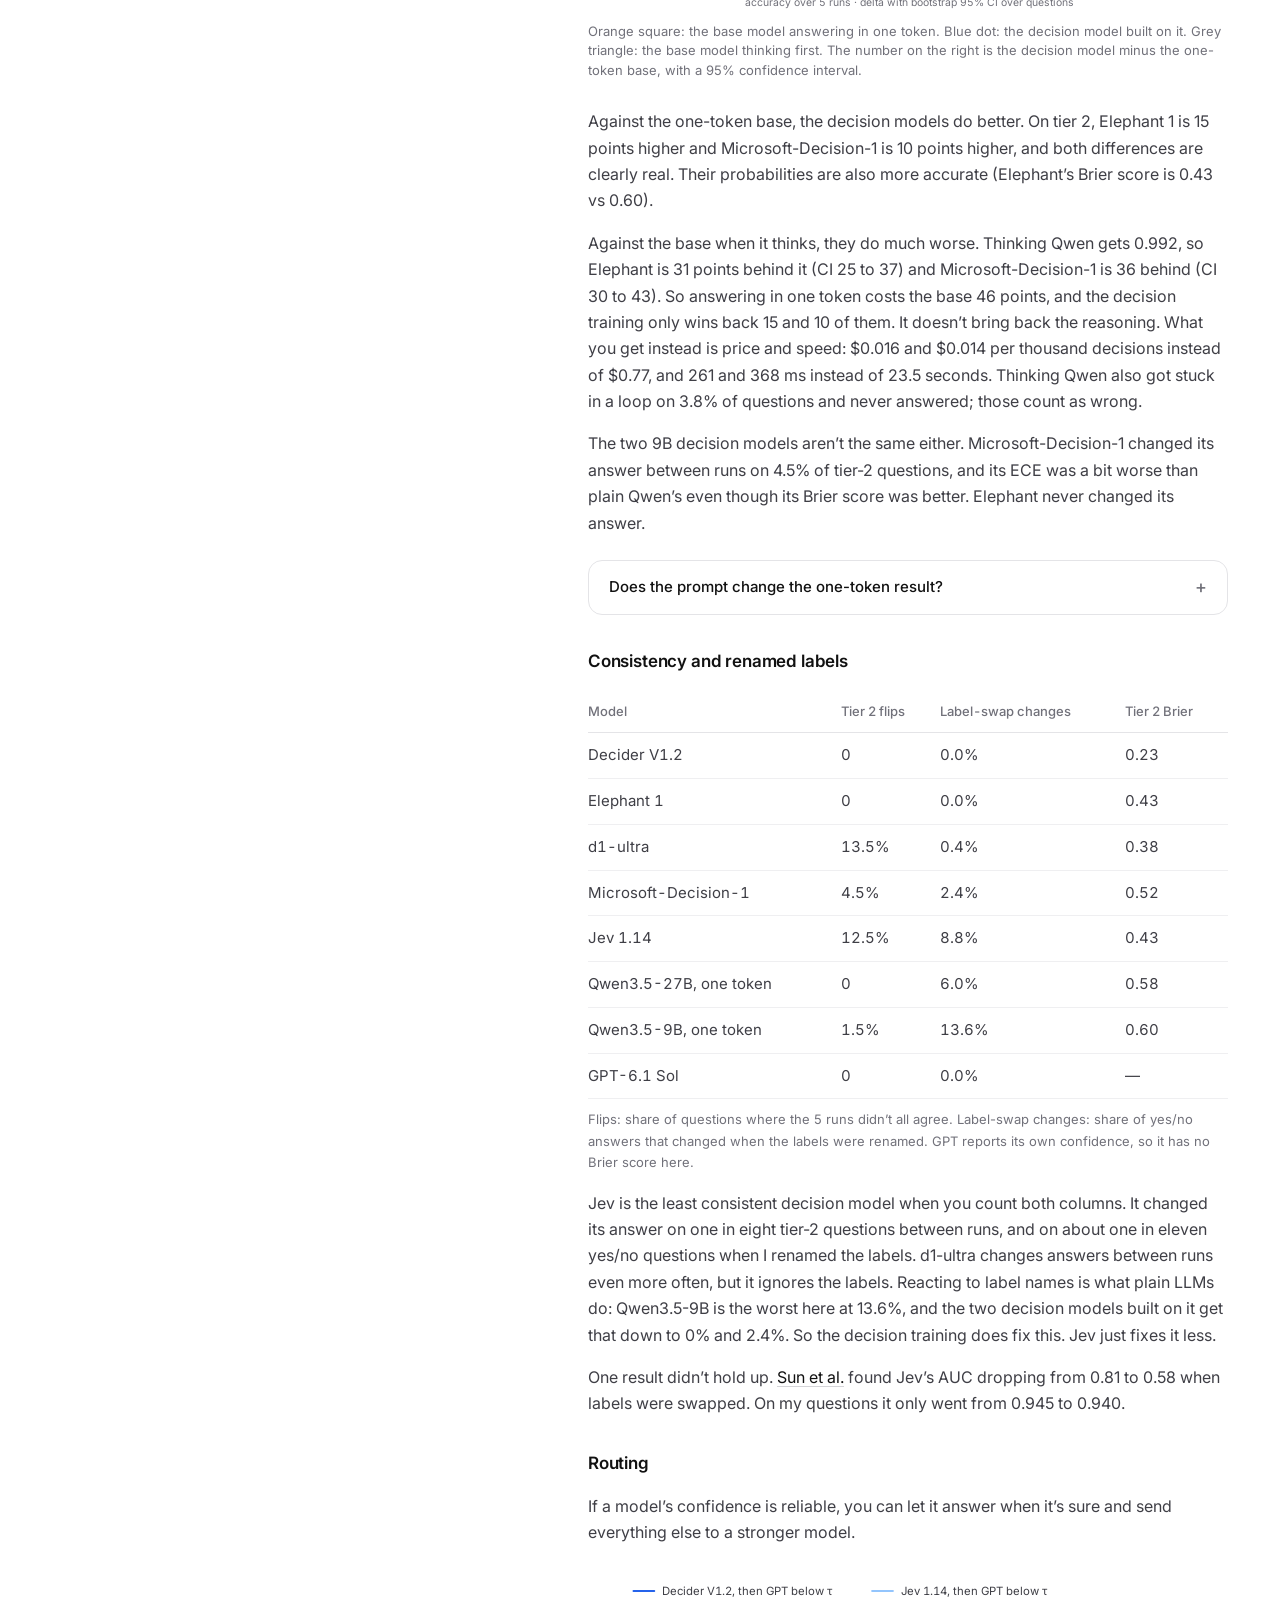
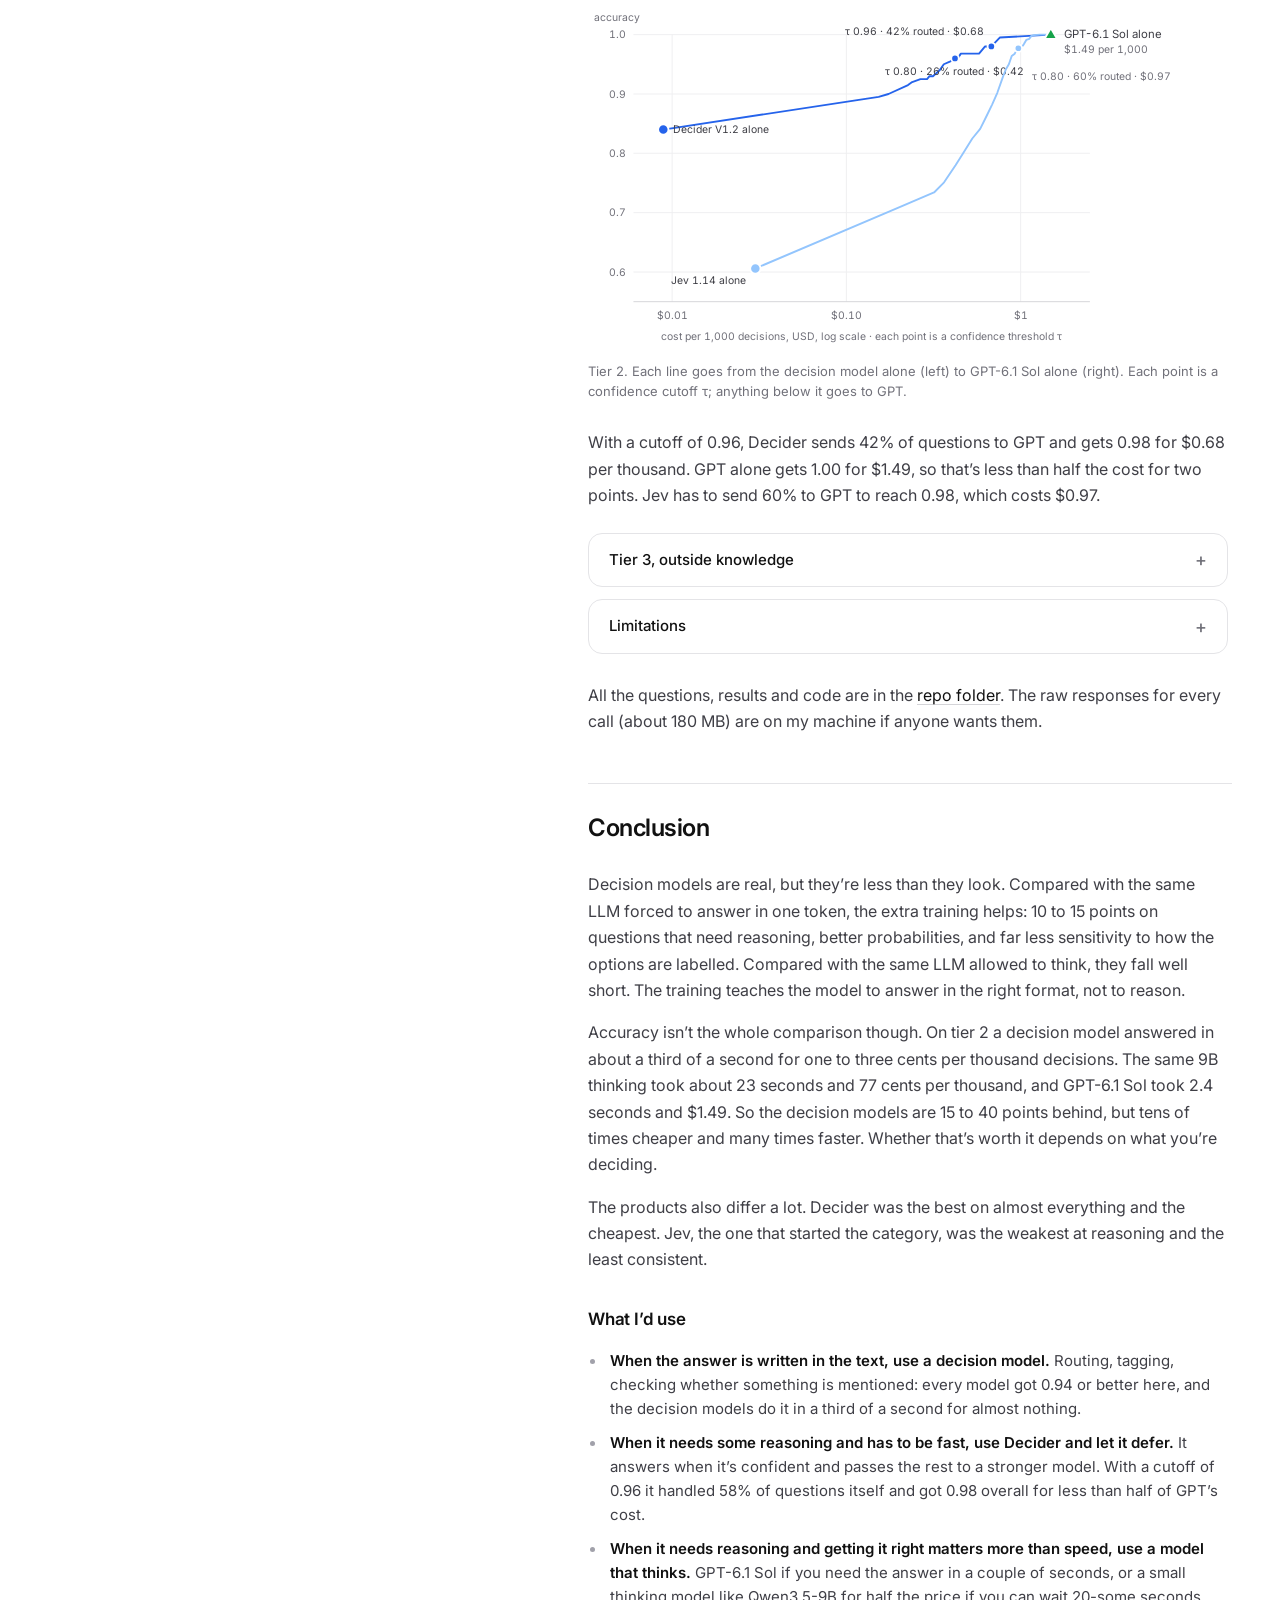
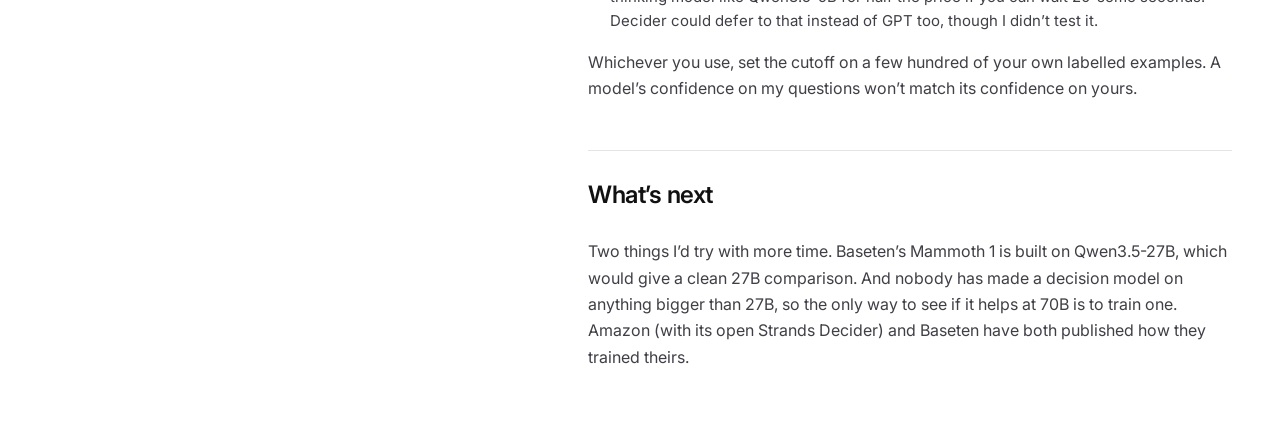
==== commit 54cbb5c1: "Add Umami analytics via stats worker Worker in worker/ serves Umami's tracker and forwards events fr" ====
--- a/website/decision-models-vs-llms/index.html
+++ b/website/decision-models-vs-llms/index.html
@@ -10,6 +10,7 @@
     <link rel="preconnect" href="https://fonts.gstatic.com" crossorigin>
     <link rel="stylesheet" href="https://fonts.googleapis.com/css2?family=Inter:wght@400;500;600&display=swap">
     <link rel="stylesheet" href="../styles.css">
+    <script defer src="https://orange-dew-4c3a.musmank006.workers.dev/p.js" data-website-id="b28fa752-87ce-42f6-a7c6-0e58e1adf2bc" data-host-url="https://orange-dew-4c3a.musmank006.workers.dev" data-domains="usmankhan.io"></script>
 </head>
 <body>
     <div class="shell">
